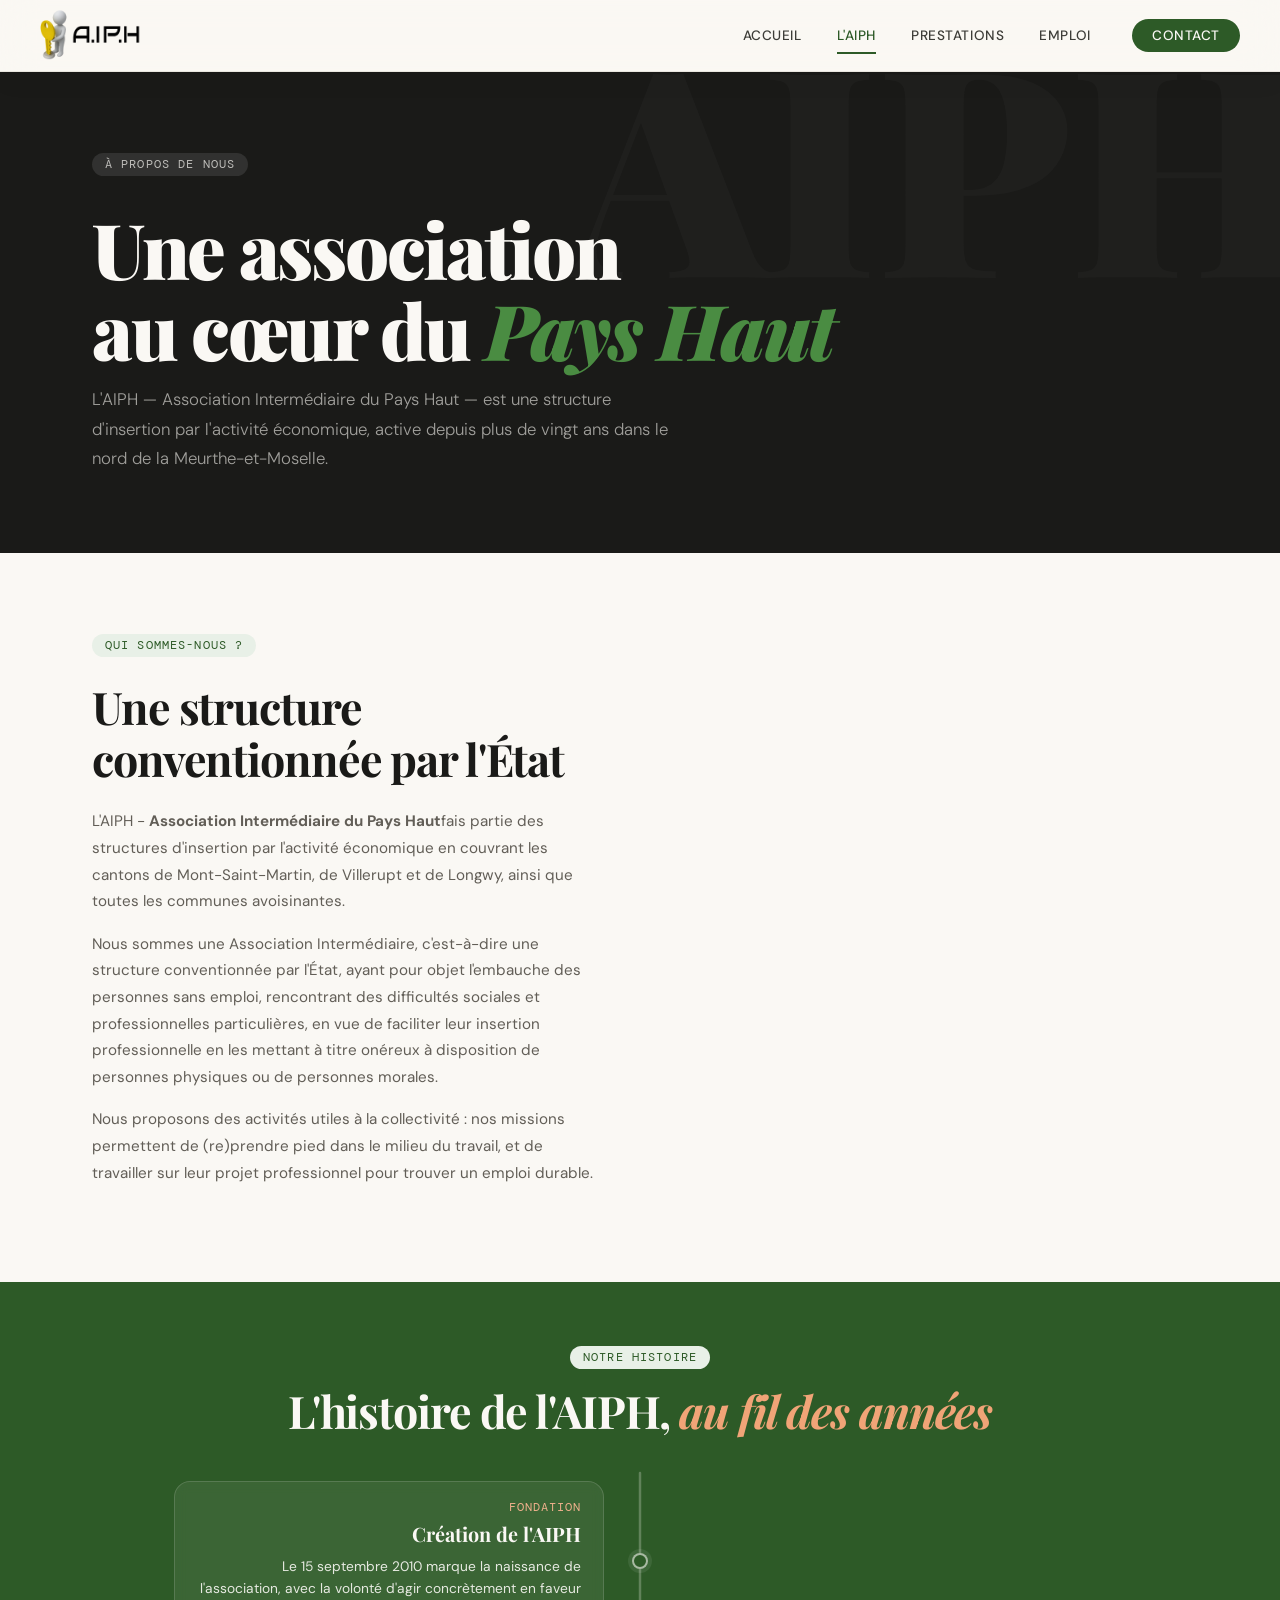
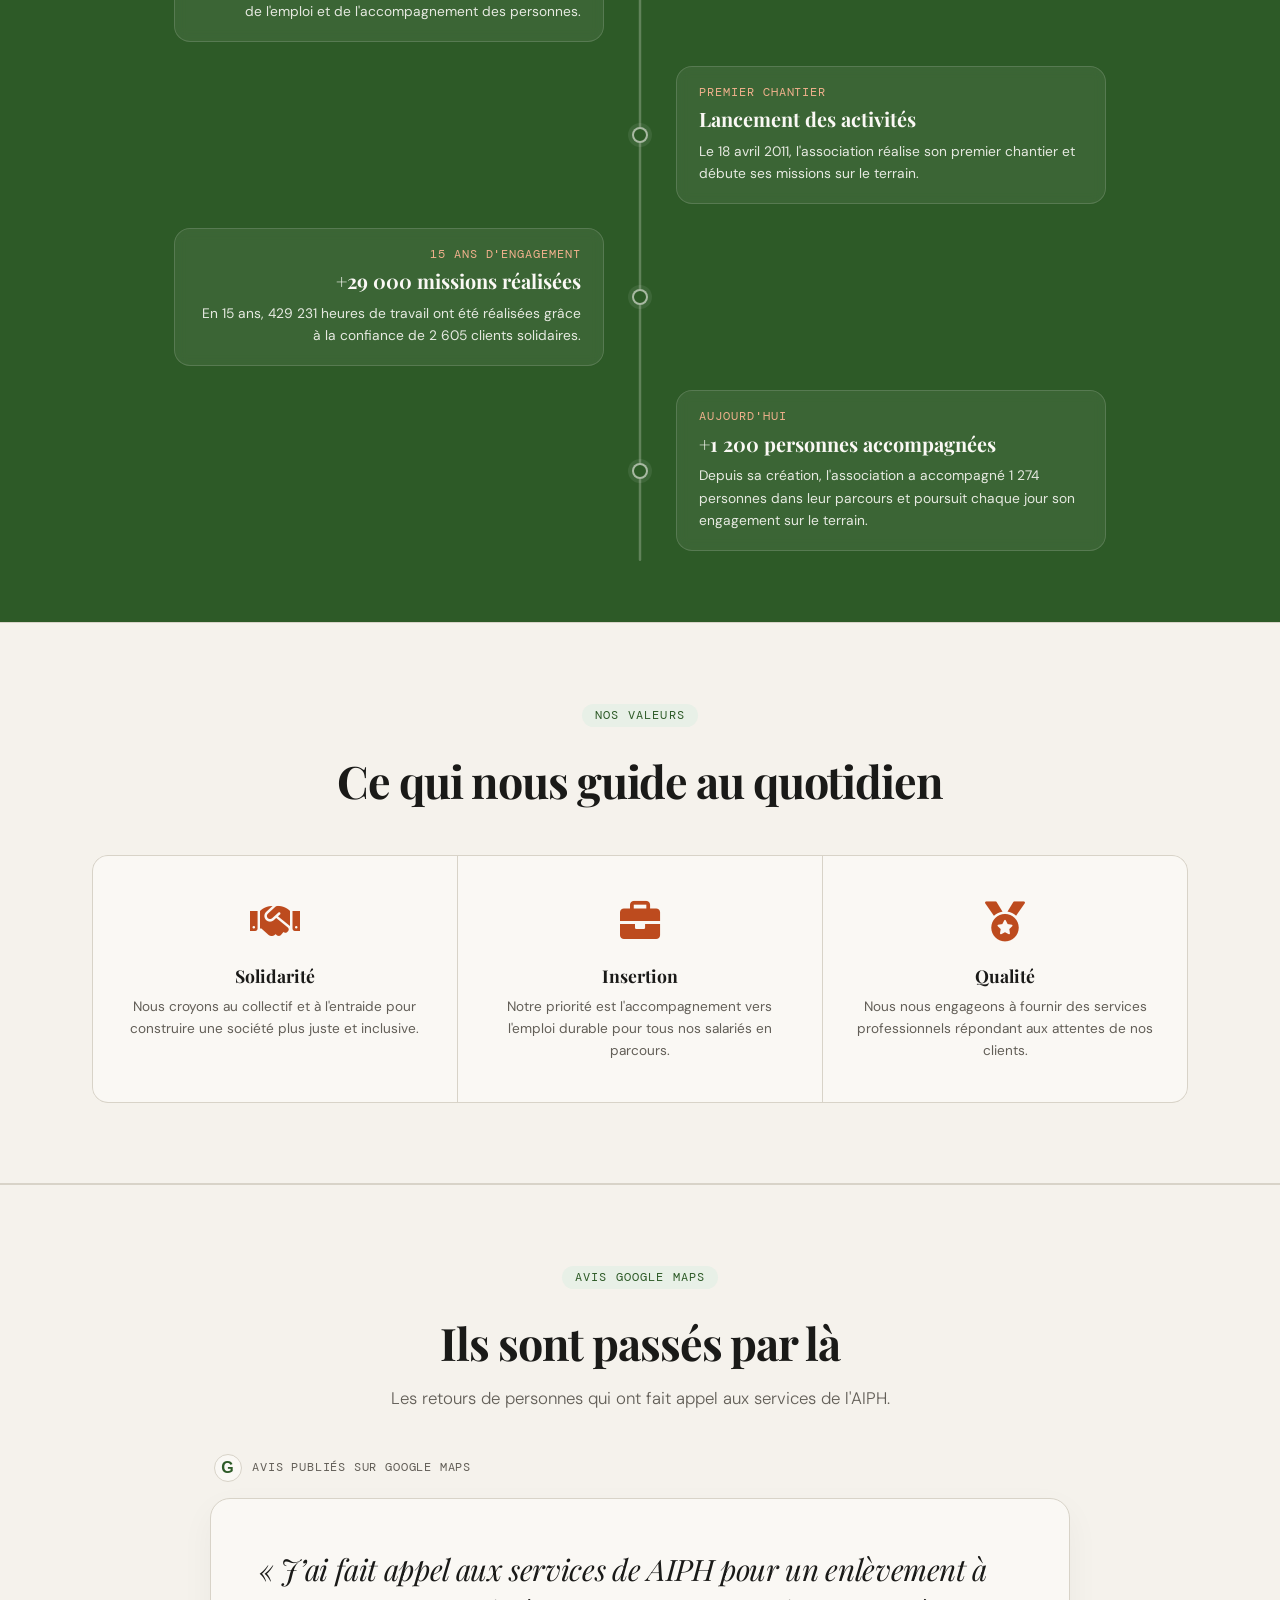
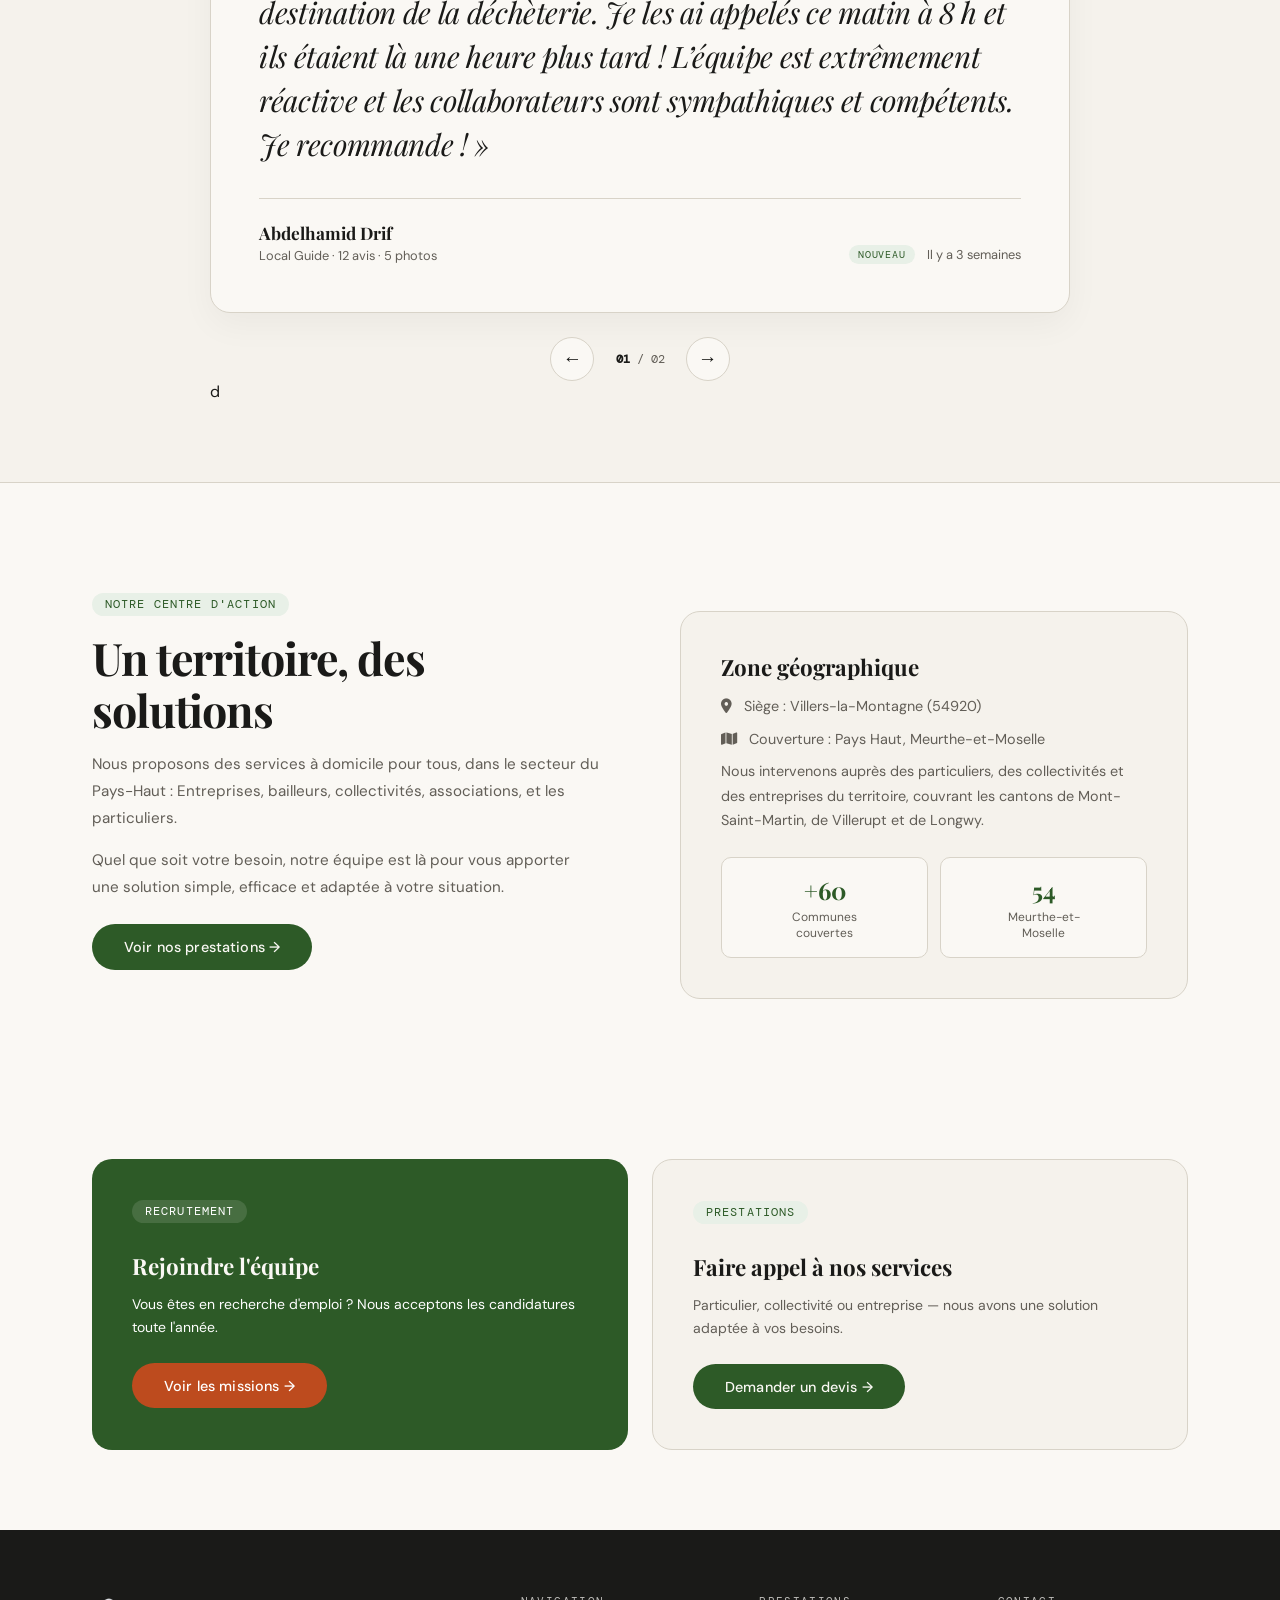
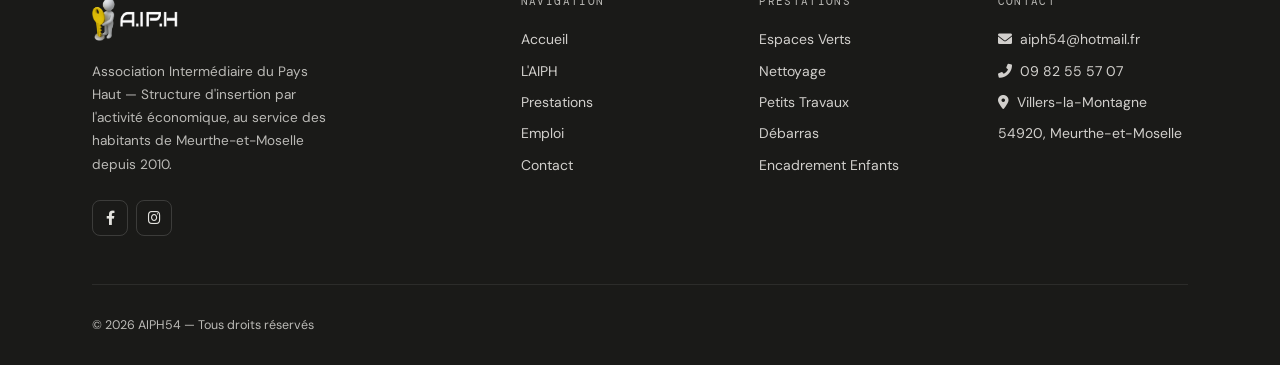
==== aiph.html @ efaa5d1e "Update text content and fix minor HTML issues" ====
<!DOCTYPE html>
<html lang="fr">
<head>
<meta charset="UTF-8">
<meta name="viewport" content="width=device-width, initial-scale=1.0">
<title>AIPH54 — L'Association</title>
<meta name="description" content="Découvrez l'AIPH54, Association Intermédiaire du Pays Haut : son rôle, ses valeurs et son accompagnement vers l'emploi durable dans le nord de la Meurthe-et-Moselle.">
<link rel="icon" type="image/jpeg" href="images/images.jpeg">
<link rel="preconnect" href="https://fonts.googleapis.com">
<link rel="preconnect" href="https://fonts.gstatic.com" crossorigin>
<link rel="preconnect" href="https://cdnjs.cloudflare.com" crossorigin>
<link rel="preload" href="https://cdnjs.cloudflare.com/ajax/libs/font-awesome/6.0.0-beta3/webfonts/fa-solid-900.woff2" as="font" type="font/woff2" crossorigin>
<link rel="preload" as="style" href="https://fonts.googleapis.com/css2?family=Playfair+Display:wght@400;700;900&amp;family=DM+Sans:wght@300;400;500;600&amp;family=DM+Mono:wght@400&amp;display=swap" onload="this.onload=null;this.rel='stylesheet'">
<noscript><link rel="stylesheet" href="https://fonts.googleapis.com/css2?family=Playfair+Display:wght@400;700;900&amp;family=DM+Sans:wght@300;400;500;600&amp;family=DM+Mono:wght@400&amp;display=swap"></noscript>
<link rel="stylesheet" href="style.css">
</head>
<body class="aiph-page">
<a class="skip-link" href="#contenu">Aller au contenu principal</a>

<!-- Progress bar -->
<div class="progress-bar" id="progress"></div>

<!-- NAV -->
<nav id="nav" aria-label="Navigation principale">
  <a class="nav-logo" href="index.html">
    <img src="images/logo_aiph.webp" alt="Logo AIPH54" width="1080" height="1080" class="logo-img" decoding="async">
  </a>
  <ul class="nav-links">
    <li><a href="index.html">Accueil</a></li>
    <li><a href="aiph.html" class="active">L'AIPH</a></li>
    <li><a href="prestations.html">Prestations</a></li>
    <li><a href="emploi.html">Emploi</a></li>
    <li><a href="contact.html" class="nav-cta">Contact</a></li>
  </ul>
  <button class="burger" id="burger" type="button" aria-label="Ouvrir le menu" aria-controls="mobileMenu" aria-expanded="false">
    <span></span><span></span><span></span>
  </button>
</nav>

<!-- Mobile menu -->
<div class="mobile-menu" id="mobileMenu" role="navigation" aria-label="Navigation mobile">
  <a href="index.html" onclick="closeMobile()">Accueil</a>
  <a href="aiph.html" onclick="closeMobile()">L'AIPH</a>
  <a href="prestations.html" onclick="closeMobile()">Prestations</a>
  <a href="emploi.html" onclick="closeMobile()">Emploi</a>
  <a href="contact.html" onclick="closeMobile()" style="color:var(--forest);font-weight:600">Contact</a>
</div>

<!-- ═══════════ PAGE WRAP ═══════════ -->
<main class="page-wrap" id="contenu">

  <!-- Hero -->
  <div class="aiph-hero">
    <div class="container" style="position:relative;z-index:1">
      <div class="tag" style="background:rgba(255,255,255,0.1);color:rgba(250,248,244,0.7)">À propos de nous</div>
      <h1 class="display-title" style="color:var(--cream);margin:1rem 0">
        Une association<br>
        au cœur du <em>Pays Haut</em>
      </h1>
      <p class="lead" style="color:rgba(250,248,244,0.6)">
        L'AIPH — Association Intermédiaire du Pays Haut — est une structure d'insertion par l'activité économique, active depuis plus de vingt ans dans le nord de la Meurthe-et-Moselle.
      </p>
    </div>
  </div>

  <!-- Who -->
  <section class="section">
    <div class="container">
      <div class="about-split">
        <div class="about-content fade-up">
          <div class="tag">Qui sommes-nous ?</div>
          <h2 class="section-title">Une structure conventionnée par l'État</h2>
          <p>L'AIPH - <strong>Association Intermédiaire du Pays Haut</strong>fais partie des structures d'insertion par l'activité économique en couvrant les cantons de Mont-Saint-Martin, de Villerupt et de Longwy, ainsi que toutes les communes avoisinantes.</p>
          <p>Nous sommes une Association Intermédiaire, c'est-à-dire une structure conventionnée par l'État, ayant pour objet l'embauche des personnes sans emploi, rencontrant des difficultés sociales et professionnelles particulières, en vue de faciliter leur insertion professionnelle en les mettant à titre onéreux à disposition de personnes physiques ou de personnes morales.</p>
          <p>Nous proposons des activités utiles à la collectivité : nos missions permettent de (re)prendre pied dans le milieu du travail, et de travailler sur leur projet professionnel pour trouver un emploi durable.</p>
        </div>
      </div>
    </div>
  </section>

  <!-- Histoire : section indépendante avec frise centrale -->
  <section class="history-section" id="histoire">
    <div class="container">
      <div class="history-heading fade-up">
        <div class="tag">Notre histoire</div>
        <h2 class="section-title">L'histoire de l'AIPH, <em>au fil des années</em></h2>
      </div>

      <div class="history-timeline" id="historyTimeline">
        <svg class="history-rail" id="historyRail" aria-hidden="true" focusable="false">
          <path class="history-rail-base" id="historyRailBase" d=""></path>
          <path class="history-rail-progress" id="historyRailProgress" d=""></path>
        </svg>

        <div class="history-item history-left">
          <article class="history-card">
            <div class="timeline-date">Fondation</div>
            <h3>Création de l'AIPH</h3>
            <p>Le 15 septembre 2010 marque la naissance de l'association, avec la volonté d'agir concrètement en faveur de l'emploi et de l'accompagnement des personnes.</p>
          </article>
          <span class="history-marker" aria-hidden="true"></span>
        </div>

        <div class="history-item history-right">
          <article class="history-card">
            <div class="timeline-date">Premier chantier</div>
            <h3>Lancement des activités</h3>
            <p>Le 18 avril 2011, l'association réalise son premier chantier et débute ses missions sur le terrain.</p>
          </article>
          <span class="history-marker" aria-hidden="true"></span>
        </div>

        <div class="history-item history-left">
          <article class="history-card">
            <div class="timeline-date">15 ans d'engagement</div>
            <h3>+29 000 missions réalisées</h3>
            <p>En 15 ans, 429 231 heures de travail ont été réalisées grâce à la confiance de 2 605 clients solidaires.</p>
          </article>
          <span class="history-marker" aria-hidden="true"></span>
        </div>

        <div class="history-item history-right">
          <article class="history-card">
            <div class="timeline-date">Aujourd'hui</div>
            <h3>+1 200 personnes accompagnées</h3>
            <p>Depuis sa création, l'association a accompagné 1 274 personnes dans leur parcours et poursuit chaque jour son engagement sur le terrain.</p>
          </article>
          <span class="history-marker" aria-hidden="true"></span>
        </div>
      </div>
    </div>
  </section>

  <!-- Values -->
  <section class="section" style="background:var(--stone);border-top:1px solid var(--border);border-bottom:1px solid var(--border)">
    <div class="container">
      <div class="text-center">
        <div class="tag">Nos valeurs</div>
        <h2 class="section-title" style="margin-top:0.75rem">Ce qui nous guide au quotidien</h2>
      </div>
      <div class="team-values-grid">
        <div class="team-value fade-up">
          <span class="team-value-icon"><i class="fas fa-handshake icon-aiph"></i></span>
          <h3>Solidarité</h3>
          <p>Nous croyons au collectif et à l'entraide pour construire une société plus juste et inclusive.</p>
        </div>
        <div class="team-value fade-up" style="transition-delay:0.1s">
          <span class="team-value-icon"><i class="fas fa-briefcase icon-aiph"></i></span>
          <h3>Insertion</h3>
          <p>Notre priorité est l'accompagnement vers l'emploi durable pour tous nos salariés en parcours.</p>
        </div>
        <div class="team-value fade-up" style="transition-delay:0.2s">
          <span class="team-value-icon"><i class="fas fa-medal icon-aiph"></i></span>
          <h3>Qualité</h3>
          <p>Nous nous engageons à fournir des services professionnels répondant aux attentes de nos clients.</p>
        </div>
      </div>
    </div>
  </section>

  <!-- Avis Google Maps -->
  <section class="section google-reviews-section" id="avis">
    <div class="container">
      <div class="text-center">
        <div class="tag">Avis Google Maps</div>
        <h2 class="section-title" style="margin-top:0.75rem">Ils sont passés par là</h2>
        <p class="lead google-reviews-intro">Les retours de personnes qui ont fait appel aux services de l'AIPH.</p>
      </div>
      <div class="google-review-stage fade-up">
        <div class="google-review-source">
          <span class="google-review-mark" aria-hidden="true">G</span>
          <span>Avis publiés sur Google Maps</span>
        </div>
        <article class="google-review-card" id="googleReviewCard" aria-live="polite" aria-atomic="true">
          <blockquote class="google-review-quote">« J’ai fait appel aux services de AIPH pour un enlèvement à destination de la déchèterie. Je les ai appelés ce matin à 8 h et ils étaient là une heure plus tard ! L’équipe est extrêmement réactive et les collaborateurs sont sympathiques et compétents. Je recommande ! »</blockquote>
          <div class="google-review-footer">
            <div class="google-review-person"><strong>Abdelhamid Drif</strong><span>Local Guide · 12 avis · 5 photos</span></div>
            <div class="google-review-meta"><span class="google-review-new">Nouveau</span><time>Il y a 3 semaines</time></div>
          </div>
        </article>
        <div class="google-review-nav">
          <button class="google-review-btn" id="googleReviewPrev" type="button" aria-label="Avis précédent">←</button>
          <span class="google-review-count"><strong id="googleReviewIndex">01</strong> / <span id="googleReviewTotal">02</span></span>
          <button class="google-review-btn" id="googleReviewNext" type="button" aria-label="Avis suivant">→</button>
        </div>d
      </div>
    </div>
  </section>

  <!-- Zone d'action -->
  <section class="section">
    <div class="container">
      <div class="about-split">
        <div class="fade-up">
          <div class="tag">Notre centre d'action</div>
          <h2 class="section-title">Un territoire, des solutions</h2>
          <p style="color:var(--warm-gray);line-height:1.75;font-size:0.95rem;margin:1rem 0">
            Nous proposons des services à domicile pour tous, dans le secteur du Pays-Haut : Entreprises, bailleurs, collectivités, associations, et les particuliers.
          </p>
          <p style="color:var(--warm-gray);line-height:1.75;font-size:0.95rem;margin-bottom:1.5rem">
            Quel que soit votre besoin, notre équipe est là pour vous apporter une solution simple, efficace et adaptée à votre situation.
          </p>
          <a class="btn btn-primary" href="prestations.html">Voir nos prestations →</a>
        </div>
        <div class="action-zone fade-up">
          <h3>Zone géographique</h3>
          <p><i class="fas fa-map-marker-alt" style="margin-right: 8px;"></i> Siège : Villers-la-Montagne (54920)</p>
          <p><i class="fas fa-map" style="margin-right: 8px;"></i> Couverture : Pays Haut, Meurthe-et-Moselle</p>
          <p style="margin-bottom:1.5rem">Nous intervenons auprès des particuliers, des collectivités et des entreprises du territoire, couvrant les cantons de Mont-Saint-Martin, de Villerupt et de Longwy.</p>
          <div style="display:grid;grid-template-columns:1fr 1fr;gap:0.75rem">
            <div style="background:var(--cream);border-radius:10px;padding:1rem;text-align:center;border:1px solid var(--border)">
              <div style="font-family:'Playfair Display',serif;font-size:1.5rem;font-weight:700;color:var(--forest)">+60</div>
              <div style="font-size:0.75rem;color:var(--warm-gray);margin-top:0.2rem">Communes<br>couvertes</div>
            </div>
            <div style="background:var(--cream);border-radius:10px;padding:1rem;text-align:center;border:1px solid var(--border)">
              <div style="font-family:'Playfair Display',serif;font-size:1.5rem;font-weight:700;color:var(--forest)">54</div>
              <div style="font-size:0.75rem;color:var(--warm-gray);margin-top:0.2rem">Meurthe-et-<br>Moselle</div>
            </div>
          </div>
        </div>
      </div>
    </div>
  </section>

  <!-- CTA -->
  <section class="section">
    <div class="container">
      <div style="display:grid;grid-template-columns:1fr 1fr;gap:1.5rem">
        <div style="background:var(--forest);border-radius:20px;padding:2.5rem;color:var(--cream)">
          <div class="tag" style="background:rgba(255,255,255,0.12);color:#ffffff">Recrutement</div>
          <h3 style="font-family:'Playfair Display',serif;font-size:1.4rem;margin:0.75rem 0">Rejoindre l'équipe</h3>
          <p style="font-size:0.875rem;color:#ffffff;line-height:1.65;margin-bottom:1.5rem">Vous êtes en recherche d'emploi ? Nous acceptons les candidatures toute l'année.</p>
          <a class="btn btn-accent" href="emploi.html">Voir les missions →</a>
        </div>
        <div style="background:var(--stone);border:1px solid var(--border);border-radius:20px;padding:2.5rem">
          <div class="tag">Prestations</div>
          <h3 style="font-family:'Playfair Display',serif;font-size:1.4rem;margin:0.75rem 0">Faire appel à nos services</h3>
          <p style="font-size:0.875rem;color:var(--warm-gray);line-height:1.65;margin-bottom:1.5rem">Particulier, collectivité ou entreprise — nous avons une solution adaptée à vos besoins.</p>
          <a class="btn btn-primary" href="contact.html">Demander un devis →</a>
        </div>
      </div>
    </div>
  </section>

</main>
<!-- END PAGE WRAP -->

<!-- FOOTER -->
<footer>
  <div class="container">
    <div class="footer-top">
      <div class="footer-brand">
          <a class="nav-logo" href="index.html">
            <img src="images/logo_aiph_blanc.webp" alt="Logo AIPH54" width="1043" height="570" class="logo-img-footer" loading="lazy" decoding="async">
          </a>
        <p>Association Intermédiaire du Pays Haut — Structure d'insertion par l'activité économique, au service des habitants de Meurthe-et-Moselle depuis 2010.</p>
        <div class="footer-socials">
          <a class="social-btn" href="https://www.facebook.com/Associationaiph/" target="_blank" rel="noopener" title="Facebook"><i class="fab fa-facebook-f"></i></a>
          <a class="social-btn" href="https://www.instagram.com/aiph.54/" target="_blank" rel="noopener" title="Instagram"><i class="fab fa-instagram"></i></a>
        </div>
      </div>
      <div class="footer-col">
        <p class="footer-heading">Navigation</p>
        <ul>
          <li><a href="index.html">Accueil</a></li>
          <li><a href="aiph.html">L'AIPH</a></li>
          <li><a href="prestations.html">Prestations</a></li>
          <li><a href="emploi.html">Emploi</a></li>
          <li><a href="contact.html">Contact</a></li>
        </ul>
      </div>
      <div class="footer-col">
        <p class="footer-heading">Prestations</p>
        <ul>
          <li><a href="prestations.html">Espaces Verts</a></li>
          <li><a href="prestations.html">Nettoyage</a></li>
          <li><a href="prestations.html">Petits Travaux</a></li>
          <li><a href="prestations.html">Débarras</a></li>
          <li><a href="prestations.html">Encadrement Enfants</a></li>
        </ul>
      </div>
      <div class="footer-col">
        <p class="footer-heading">Contact</p>
        <ul>
          <li><a><i class="fas fa-envelope" style="margin-right: 8px;"></i>aiph54@hotmail.fr</a></li>
          <li><a><i class="fas fa-phone-alt" style="margin-right: 8px;"></i>09 82 55 57 07</a></li>
          <li><a><i class="fas fa-map-marker-alt" style="margin-right: 8px;"></i>Villers-la-Montagne</a></li>
          <li><a>54920, Meurthe-et-Moselle</a></li>
        </ul>
      </div>
    </div>
    <div class="footer-bottom">
      <p>© 2026 AIPH54 — Tous droits réservés</p>
    </div>
  </div>
</footer>

<script src="main.js" defer></script>
</body>
</html>
---- style.css ----
*, *::before, *::after { box-sizing: border-box; margin: 0; padding: 0; }

:root {
  --ink: #1a1a18;
  --ink-light: #3d3d38;
  --forest: #2d5a27;
  --forest-mid: #4a8c42;
  --forest-pale: #e8f0e7;
  --stone: #f5f2ec;
  --cream: #faf8f4;
  --warm-gray: #625e57;
  --border: #d8d3c8;
  --accent: #bd4b1e;
  --white: #ffffff;
  --nav-h: 72px;
}

html { scroll-behavior: smooth; }

body {
  font-family: 'DM Sans', sans-serif;
  background: var(--cream);
  color: var(--ink);
  min-height: 100vh;
  max-width: 100%;
  overflow-x: hidden;
}

/* ── ACCESSIBILITÉ ── */
.skip-link {
  position: absolute;
  top: 0.5rem;
  left: 0.5rem;
  z-index: 200;
  padding: 0.75rem 1rem;
  background: var(--cream);
  color: var(--ink);
  border: 2px solid var(--forest);
  border-radius: 8px;
  text-decoration: none;
  transform: translateY(-160%);
}
.skip-link:focus { transform: translateY(0); }

/* ── NAV ── */
nav {
  position: fixed; top: 0; left: 0; right: 0; z-index: 100;
  height: var(--nav-h);
  background: rgba(250,248,244,0.95);
  backdrop-filter: blur(12px);
  border-bottom: 1px solid var(--border);
  display: flex; align-items: center;
  padding: 0 2.5rem;
  transition: background 0.3s;
}
.logo-img {
  height: 110px;
  width: auto;
  display: block;
}
.logo-img-footer {
  height: 50px;
  width: auto;
  display: block;
}
.nav-links {
  margin-left: auto;
  display: flex; gap: 0;
  list-style: none;
}
.nav-links li a {
  display: block;
  padding: 0.5rem 1.1rem;
  font-size: 0.85rem;
  font-weight: 500;
  letter-spacing: 0.04em;
  text-transform: uppercase;
  color: var(--ink-light);
  text-decoration: none;
  position: relative;
  transition: color 0.2s;
}
.nav-links li a::after {
  content: '';
  position: absolute; bottom: -2px; left: 1.1rem; right: 1.1rem;
  height: 2px; background: var(--forest);
  transform: scaleX(0); transform-origin: left;
  transition: transform 0.25s ease;
}
.nav-links li a:hover { color: var(--forest); }
.nav-links li a:hover::after,
.nav-links li a.active::after { transform: scaleX(1); }
.nav-links li a.active { color: var(--forest); }
.nav-cta {
  margin-left: 1.5rem;
  background: var(--forest) !important;
  color: var(--cream) !important;
  padding: 0.5rem 1.25rem !important;
  border-radius: 2rem;
  transition: background 0.2s !important;
}
.nav-cta:hover { background: var(--forest-mid) !important; color: var(--cream) !important; }
.nav-cta::after { display: none !important; }

.burger {
  display: none;
  flex-direction: column; gap: 5px;
  cursor: pointer; margin-left: auto;
  background: none; border: none; padding: 4px;
}
.burger span { display: block; width: 24px; height: 2px; background: var(--ink); transition: 0.3s; }

@media (max-width: 768px) {
  .logo-img { height: 90px; }
}

.mobile-menu {
  display: none;
  position: fixed; top: var(--nav-h); left: 0; right: 0;
  background: var(--cream);
  border-bottom: 1px solid var(--border);
  z-index: 99;
  padding: 1rem;
  flex-direction: column; gap: 0.25rem;
  box-shadow: 0 8px 24px rgba(0,0,0,0.08);
}
.mobile-menu.open { display: flex; }
.mobile-menu a {
  padding: 0.75rem 1rem;
  font-size: 0.9rem;
  font-weight: 500;
  color: var(--ink);
  text-decoration: none;
  border-radius: 10px;
  cursor: pointer;
  display: block;
  letter-spacing: 0.02em;
}
.mobile-menu a:hover { background: var(--stone); }

.progress-bar {
  position: fixed; top: var(--nav-h); left: 0; height: 2px;
  background: var(--forest);
  z-index: 101;
  transition: width 0.1s linear;
  width: 0;
}

/* ── LAYOUT ── */
.page-wrap { padding-top: var(--nav-h); min-height: 100vh; }
.container { max-width: 1160px; margin: 0 auto; padding: 0 2rem; }
.section { padding: 5rem 0; }
.section-sm { padding: 3rem 0; }

/* ── TAGS ── */
.tag {
  display: inline-block;
  font-family: 'DM Mono', monospace;
  font-size: 0.72rem;
  letter-spacing: 0.1em;
  text-transform: uppercase;
  color: var(--forest);
  background: var(--forest-pale);
  padding: 0.25rem 0.8rem;
  border-radius: 2rem;
  margin-bottom: 1rem;
  align-self: flex-start;
}

/* ── TYPOGRAPHY ── */
h1, h2, h3, h4 { font-family: 'Playfair Display', serif; }

.display-title {
  font-size: clamp(2.8rem, 6vw, 5.5rem);
  font-weight: 900;
  line-height: 1.05;
  letter-spacing: -0.03em;
  color: var(--ink);
}
.display-title em { font-style: italic; color: var(--forest); }

.section-title {
  font-size: clamp(1.8rem, 3.5vw, 2.8rem);
  font-weight: 700;
  letter-spacing: -0.025em;
  color: var(--ink);
  line-height: 1.15;
}

.lead {
  font-size: 1.05rem;
  font-weight: 300;
  color: var(--warm-gray);
  line-height: 1.75;
  max-width: 600px;
}

/* ── BUTTONS ── */
.btn {
  display: inline-flex; align-items: center; gap: 0.5rem;
  padding: 0.85rem 2rem;
  border-radius: 2rem;
  font-family: 'DM Sans', sans-serif;
  font-size: 0.9rem;
  font-weight: 500;
  text-decoration: none;
  cursor: pointer;
  border: none;
  transition: all 0.25s;
  letter-spacing: 0.01em;
}
.btn-primary { background: var(--forest); color: var(--cream); }
.btn-primary:hover {
  background: var(--forest-mid);
  transform: translateY(-2px);
  box-shadow: 0 8px 24px rgba(45,90,39,0.3);
}
.btn-outline {
  background: transparent; color: var(--ink);
  border: 1.5px solid var(--border);
}
.btn-outline:hover {
  border-color: var(--forest); color: var(--forest);
  transform: translateY(-2px);
}
.btn-accent { background: var(--accent); color: var(--white); }
.btn-accent:hover {
  background: #a33b16;
  transform: translateY(-2px);
  box-shadow: 0 8px 24px rgba(232,112,58,0.3);
}

/* ── HERO SIMPLIFIÉ ── */
.hero-simple {
  position: relative;
  min-height: calc(100vh - var(--nav-h));
  display: flex;
  align-items: center;
  overflow: hidden;
  background: var(--stone);
}

/* Décoration : grand "AIPH" fantôme + gradient subtil */
.hero-simple::before {
  content: 'AIPH';
  position: absolute;
  right: -0.05em;
  top: 50%;
  transform: translateY(-50%);
  font-family: 'Playfair Display', serif;
  font-size: 30vw;
  font-weight: 900;
  color: rgba(45,90,39,0.045);
  line-height: 1;
  user-select: none;
  pointer-events: none;
  letter-spacing: -0.04em;
}

.hero-simple::after {
  content: '';
  position: absolute;
  inset: 0;
  background:
    radial-gradient(ellipse 55% 70% at 5% 60%, rgba(45,90,39,0.06) 0%, transparent 60%),
    radial-gradient(ellipse 40% 50% at 100% 0%, rgba(232,112,58,0.05) 0%, transparent 55%);
  pointer-events: none;
}

.hero-simple .container {
  position: relative;
  z-index: 1;
  width: 100%;
}

.hero-simple-inner {
  max-width: 680px;
  padding: 6rem 0 5rem;
}

.hero-simple-badge {
  display: inline-flex;
  align-items: center;
  gap: 0.6rem;
  background: var(--forest-pale);
  border: 1px solid rgba(45,90,39,0.2);
  border-radius: 2rem;
  padding: 0.45rem 1rem;
  font-size: 0.82rem;
  font-family: 'DM Sans', sans-serif;
  color: var(--forest);
  margin-bottom: 2.5rem;
  letter-spacing: 0.01em;
}

.hero-simple-badge i { font-size: 0.85rem; }

.hero-simple .display-title { margin-bottom: 1.75rem; }

.hero-simple-desc {
  color: var(--warm-gray);
  max-width: 500px;
  margin-bottom: 3rem;
}

.hero-simple-actions {
  display: flex;
  gap: 1rem;
  flex-wrap: wrap;
}

/* ── SERVICES GRID ── */
.services-grid {
  display: grid;
  grid-template-columns: repeat(auto-fill, minmax(260px, 1fr));
  gap: 1.5px;
  background: var(--border);
  border: 1.5px solid var(--border);
  border-radius: 16px;
  overflow: hidden;
  margin-top: 3rem;
}
.service-card {
  background: var(--cream);
  padding: 2rem; cursor: pointer;
  transition: background 0.25s;
  position: relative; overflow: hidden;
}
.service-card:hover { background: var(--stone); }
.service-card::before {
  content: '';
  position: absolute; top: 0; left: 0; right: 0; height: 3px;
  background: var(--forest);
  transform: scaleX(0); transform-origin: left;
  transition: transform 0.3s;
}
.service-card:hover::before { transform: scaleX(1); }
.service-num {
  font-family: 'DM Mono', monospace;
  font-size: 0.75rem; color: var(--warm-gray);
  letter-spacing: 0.08em; margin-bottom: 1rem;
}
.service-icon { 
  font-size: 2rem;
  margin-bottom: 1rem;
  color: var(--accent);
  display: block; 
}
.service-title {
  font-family: 'Playfair Display', serif;
  font-size: 1.15rem; font-weight: 700;
  margin-bottom: 0.6rem; color: var(--ink);
}
.service-desc { font-size: 0.875rem; color: var(--warm-gray); line-height: 1.65; }
.service-arrow {
  display: inline-block; margin-top: 1rem;
  font-size: 1.25rem; color: var(--forest);
  transition: transform 0.2s;
}
.service-card:hover .service-arrow { transform: translateX(4px); }
.icon { color: var(--forest-mid) }
.icon-aiph { color: var(--accent) }

/* ── MANIFESTO BAND ── */
.manifesto {
  background: var(--forest);
  padding: 4rem 0;
  overflow: hidden;
}
.manifesto-inner {
  display: flex; align-items: center;
  gap: 4rem;
  animation: marquee 20s linear infinite;
  white-space: nowrap;
  width: max-content;
}
.manifesto-word {
  font-family: 'Playfair Display', serif;
  font-size: 2.5rem; font-weight: 900;
  color: rgba(250,248,244,0.72);
  letter-spacing: -0.02em; text-transform: uppercase; user-select: none;
}
.manifesto-word.hi { color: rgba(250,248,244,0.9); }
@keyframes marquee {
  from { transform: translateX(0); }
  to { transform: translateX(-50%); }
}

/* ── ABOUT SPLIT ── */
.about-split {
  display: grid;
  grid-template-columns: 1fr 1fr;
  gap: 5rem;
  align-items: center;
}
.about-visual { position: relative; }
.about-img-frame {
  background: linear-gradient(135deg, var(--forest-pale) 0%, var(--stone) 100%);
  border-radius: 16px;
  aspect-ratio: 5/4;
  overflow: hidden; position: relative;
}
.about-img-frame img {
  width: 100%; height: 100%;
  object-fit: cover; display: block;
}
.about-badge {
  position: absolute; bottom: -1rem; right: -1rem;
  background: var(--accent); color: var(--white);
  border-radius: 50%; width: 120px; height: 120px;
  display: flex; flex-direction: column;
  align-items: center; justify-content: center;
  font-family: 'Playfair Display', serif; text-align: center;
  box-shadow: 0 4px 20px rgba(232,112,58,0.4);
}
.about-badge-num { font-size: 1.8rem; font-weight: 700; line-height: 1; }
.about-badge-text {
  font-size: 0.65rem; font-weight: 500;
  letter-spacing: 0.05em; text-transform: uppercase;
  opacity: 1; margin-top: 0.15rem;
  font-family: 'DM Sans', sans-serif;
}
.about-content .tag { margin-bottom: 1.5rem; }
.about-content .section-title { margin-bottom: 1.5rem; }
.about-content p {
  color: var(--warm-gray); line-height: 1.75;
  font-size: 0.95rem; margin-bottom: 1rem;
}

/* ── RÉSEAUX SOCIAUX ── */
.social-section {
  background: var(--cream);
  border-top: 1px solid var(--border);
}

.social-duo {
  display: grid;
  grid-template-columns: 1fr 1fr;
  gap: 1.25rem;
  margin-top: 3rem;
}

.social-duo-card {
  display: flex;
  align-items: center;
  gap: 1.75rem;
  padding: 2.25rem 2.5rem;
  border-radius: 20px;
  text-decoration: none;
  transition: transform 0.3s ease, box-shadow 0.3s ease;
  cursor: pointer;
  position: relative;
  overflow: hidden;
}

/* Cercle décoratif en arrière-plan */
.social-duo-card::after {
  content: '';
  position: absolute;
  top: -40%;
  right: -8%;
  width: 220px;
  height: 220px;
  border-radius: 50%;
  background: rgba(255,255,255,0.07);
  transition: transform 0.5s ease;
  pointer-events: none;
}

.social-duo-card:hover {
  transform: translateY(-5px);
  box-shadow: 0 20px 50px rgba(0,0,0,0.16);
}

.social-duo-card:hover::after {
  transform: scale(1.4);
}

/* Facebook */
.sc-fb {
  background: #1877F2;
  background-image: radial-gradient(ellipse at 90% 15%, rgba(255,255,255,0.14) 0%, transparent 55%);
}

/* Instagram */
.sc-ig {
  background: linear-gradient(135deg, #f09433 0%, #e6683c 25%, #dc2743 50%, #cc2366 75%, #bc1888 100%);
}

.social-duo-icon {
  width: 68px;
  height: 68px;
  background: rgba(255,255,255,0.18);
  border-radius: 18px;
  display: flex;
  align-items: center;
  justify-content: center;
  font-size: 2rem;
  color: white;
  flex-shrink: 0;
  transition: background 0.25s, transform 0.25s;
}

.social-duo-card:hover .social-duo-icon {
  background: rgba(255,255,255,0.3);
  transform: scale(1.05);
}

.social-duo-body { flex: 1; }

.social-duo-body h3 {
  font-family: 'Playfair Display', serif;
  font-size: 1.45rem;
  font-weight: 700;
  color: white;
  margin-bottom: 0.35rem;
  line-height: 1.2;
}

.social-duo-body p {
  font-size: 0.875rem;
  color: rgba(255,255,255,0.72);
  line-height: 1.5;
}

.social-duo-cta {
  flex-shrink: 0;
  font-size: 0.82rem;
  font-weight: 600;
  color: white;
  background: rgba(255,255,255,0.15);
  border: 1px solid rgba(255,255,255,0.28);
  border-radius: 2rem;
  padding: 0.6rem 1.2rem;
  transition: background 0.2s;
  white-space: nowrap;
  position: relative;
  z-index: 1;
}

.social-duo-card:hover .social-duo-cta {
  background: rgba(255,255,255,0.28);
}

/* ── AIPH PAGE ── */
.aiph-hero {
  background: var(--ink); color: var(--cream);
  padding: 5rem 0; position: relative; overflow: hidden;
}
.aiph-hero::before {
  content: 'AIPH';
  position: absolute; top: -0.2em; right: -0.1em;
  font-family: 'Playfair Display', serif;
  font-size: 18rem; font-weight: 900;
  color: rgba(255,255,255,0.025);
  line-height: 1; user-select: none; pointer-events: none;
}
.aiph-hero .display-title { color: var(--cream); }
.aiph-hero .display-title em { color: var(--forest-mid); }
.aiph-hero .lead { color: rgba(250,248,244,0.9); }

/* ── TIMELINE ── */
.timeline { position: relative; padding-left: 2.5rem; margin-top: 2rem; }
.timeline::before {
  content: ''; position: absolute; left: 0; top: 0; bottom: 0;
  width: 2px;
  background: linear-gradient(to bottom, var(--forest), var(--border));
}
.timeline-item { position: relative; padding-bottom: 2.5rem; }
.timeline-item::before {
  content: '';
  position: absolute; left: -2.85rem; top: 0.25rem;
  width: 12px; height: 12px; border-radius: 50%;
  background: var(--forest); border: 2px solid var(--cream);
  box-shadow: 0 0 0 3px var(--forest-pale);
}
.timeline-date {
  font-family: 'DM Mono', monospace;
  font-size: 0.72rem; letter-spacing: 0.08em;
  color: var(--forest); margin-bottom: 0.4rem; text-transform: uppercase;
}
.timeline-item h3 {
  font-family: 'DM Sans', sans-serif;
  font-size: 0.95rem; font-weight: 600;
  margin-bottom: 0.35rem; color: var(--ink);
}
.timeline-item p { font-size: 0.85rem; color: var(--warm-gray); line-height: 1.6; }

/* ── VALUES GRID ── */
.team-values-grid {
  display: grid; grid-template-columns: repeat(3, 1fr);
  gap: 1.5px; background: var(--border);
  border-radius: 16px; overflow: hidden;
  border: 1.5px solid var(--border); margin-top: 3rem;
}
.team-value {
  background: var(--cream);
  padding: 2.5rem 2rem; text-align: center;
}
.team-value-icon { font-size: 2.5rem; margin-bottom: 1rem; display: block; }
.team-value h3 {
  font-family: 'Playfair Display', serif;
  font-size: 1.1rem; font-weight: 700; margin-bottom: 0.6rem;
}
.team-value p { font-size: 0.85rem; color: var(--warm-gray); line-height: 1.6; }

.action-zone {
  background: var(--stone); border: 1px solid var(--border);
  border-radius: 20px; padding: 2.5rem; margin-top: 3rem;
}
.action-zone h3 { font-family: 'Playfair Display', serif; font-size: 1.4rem; margin-bottom: 0.75rem; }
.action-zone p { color: var(--warm-gray); font-size: 0.9rem; line-height: 1.7; margin-bottom: 0.5rem; }

/* ── PRESTATIONS PAGE ── */
.presta-hero { padding: 4rem 0 2rem; border-bottom: 1px solid var(--border); }
.presta-hero .display-title { max-width: 700px; }
.presta-tabs {
  display: inline-flex; gap: 0.3rem;
  background: var(--stone); border: 1px solid var(--border);
  padding: 0.35rem; border-radius: 2.5rem;
  margin-bottom: 3rem; max-width: 100%; overflow-x: auto;
}
.presta-tab {
  padding: 0.7rem 1.6rem; font-size: 0.85rem; font-weight: 500;
  color: var(--warm-gray); cursor: pointer; border: none; background: none;
  border-radius: 2rem; white-space: nowrap;
  transition: all 0.25s ease; letter-spacing: 0.02em;
}
.presta-tab:hover { color: var(--ink); }
.presta-tab.active {
  color: var(--cream); background: var(--forest);
  box-shadow: 0 4px 14px rgba(45,90,39,0.25);
}
.presta-panel { display: none; }
.presta-panel.active { display: grid; grid-template-columns: 1fr 1fr; gap: 4rem; align-items: start; }
.presta-info .section-title { margin-bottom: 1rem; }
.presta-info p { color: var(--warm-gray); line-height: 1.75; font-size: 0.95rem; margin-bottom: 0.75rem; }
.presta-info .btn { margin-top: 1.5rem; }
.presta-items { list-style: none; }
.presta-item {
  display: flex; align-items: flex-start; gap: 1rem;
  padding: 1.25rem 0; border-bottom: 1px solid var(--border);
}
.presta-item:last-child { border-bottom: none; }
.presta-item-icon {
  width: 40px; height: 40px;
  background: var(--forest-pale); border-radius: 10px;
  display: flex; align-items: center; justify-content: center;
  font-size: 1.1rem; flex-shrink: 0; margin-top: 2px;
}
.presta-item-icon .service-icon { font-size: 1.25rem; line-height: 1; display: block; margin: 0 !important; }
.presta-item h3 {
  font-family: 'DM Sans', sans-serif;
  font-size: 0.9rem; font-weight: 600; margin-bottom: 0.25rem; color: var(--ink);
}
.presta-item p { font-size: 0.82rem; color: var(--warm-gray); line-height: 1.5; margin: 0; }
.presta-highlight {
  background: var(--forest); color: var(--cream);
  padding: 2rem; border-radius: 16px; margin-top: 2rem;
}
.presta-highlight h3 { font-family: 'Playfair Display', serif; font-size: 1.2rem; margin-bottom: 0.75rem; color: var(--cream); }
.presta-highlight p { font-size: 0.875rem; color: #ffffff; opacity: 1; line-height: 1.65; margin-bottom: 1rem; }
.presta-highlight .btn {
  background: rgba(250,248,244,0.15); color: var(--cream);
  border: 1px solid rgba(250,248,244,0.3);
  font-size: 0.82rem; padding: 0.65rem 1.4rem;
}
.presta-highlight .btn:hover { background: rgba(250,248,244,0.25); transform: none; box-shadow: none; }

/* ── EMPLOI PAGE ── */
.emploi-hero { padding: 4rem 0 3rem; background: var(--stone); border-bottom: 1px solid var(--border); }
.emploi-conditions { background: var(--cream); border: 1px solid var(--border); border-radius: 16px; padding: 2rem; margin-top: 3rem; }
.emploi-conditions h3 { font-family: 'Playfair Display', serif; font-size: 1.1rem; margin-bottom: 1.25rem; }
.cond-list { list-style: none; display: flex; flex-direction: column; gap: 0.65rem; }
.cond-list li { display: flex; align-items: flex-start; gap: 0.75rem; font-size: 0.875rem; color: var(--ink-light); line-height: 1.55; }
.cond-check {
  width: 20px; height: 20px; background: var(--forest); border-radius: 50%;
  display: flex; align-items: center; justify-content: center;
  color: var(--cream); font-size: 0.65rem; flex-shrink: 0; margin-top: 1px;
}
.jobs-grid { display: grid; grid-template-columns: repeat(auto-fill, minmax(300px, 1fr)); gap: 1rem; margin-top: 2.5rem; }
.job-card {
  background: var(--cream); border: 1px solid var(--border);
  border-radius: 16px; padding: 1.5rem;
  position: relative; overflow: hidden;
  transition: border-color 0.25s, box-shadow 0.25s; cursor: pointer;
}
.job-card:hover { border-color: var(--forest); box-shadow: 0 4px 20px rgba(45,90,39,0.08); }
.job-type {
  font-family: 'DM Mono', monospace; font-size: 0.7rem; letter-spacing: 0.08em; text-transform: uppercase;
  color: var(--forest); background: var(--forest-pale); padding: 0.2rem 0.65rem; border-radius: 2rem;
  display: inline-block; margin-bottom: 0.75rem;
}
.job-card h3 { font-family: 'Playfair Display', serif; font-size: 1.05rem; font-weight: 700; margin-bottom: 0.5rem; color: var(--ink); }
.job-card p { font-size: 0.82rem; color: var(--warm-gray); line-height: 1.55; }
.job-footer { display: flex; align-items: center; justify-content: space-between; margin-top: 1.25rem; padding-top: 1rem; border-top: 1px solid var(--border); }
.job-footer span { font-size: 0.78rem; color: var(--warm-gray); }
.job-apply {
  font-size: 0.8rem; font-weight: 600; color: var(--forest);
  cursor: pointer; display: flex; align-items: center; gap: 0.3rem;
  background: none; border: none; transition: gap 0.2s; text-decoration: none;
}
.job-card:hover .job-apply { gap: 0.6rem; }

/* ── CONTACT PAGE ── */
.contact-hero { padding: 4rem 0 3rem; }
.contact-layout { display: grid; grid-template-columns: 1fr 1.4fr; gap: 4rem; margin-top: 3rem; }
.contact-info h3, .contact-info-title { font-family: 'Playfair Display', serif; font-size: 1.2rem; margin-bottom: 1.5rem; }
.contact-items { display: flex; flex-direction: column; gap: 1.25rem; }
.contact-item { display: flex; align-items: flex-start; gap: 1rem; color: var(--accent); }
.contact-item-icon { width: 44px; height: 44px; background: var(--forest-pale); border-radius: 12px; display: flex; align-items: center; justify-content: center; font-size: 1.2rem; flex-shrink: 0; }
.contact-item-label { font-family: 'DM Mono', monospace; font-size: 0.68rem; letter-spacing: 0.1em; text-transform: uppercase; color: var(--warm-gray); margin-bottom: 0.2rem; }
.contact-item-val { font-size: 0.95rem; font-weight: 500; color: var(--ink); }
.contact-item-sub { font-size: 0.8rem; color: var(--warm-gray); margin-top: 0.15rem; }
.contact-map-placeholder {
  background: var(--stone); border: 1px solid var(--border); border-radius: 16px;
  margin-top: 2rem; padding: 1.5rem; aspect-ratio: 4/3;
  display: flex; flex-direction: column; align-items: center; justify-content: center; gap: 0.75rem;
}
.contact-map-launch {
  width: 100%;
  min-height: 180px;
  display: flex;
  flex-direction: column;
  align-items: center;
  justify-content: center;
  gap: 0.75rem;
  padding: 0.5rem;
  border: 0;
  background: transparent;
  color: inherit;
  font: inherit;
  cursor: pointer;
}
.contact-map-launch:focus-visible,
.map-open-link:focus-visible { outline: 3px solid var(--forest); outline-offset: 4px; border-radius: 8px; }
.map-open-link { color: var(--forest); font-size: 0.82rem; font-weight: 600; text-decoration: underline; text-underline-offset: 3px; }
.contact-map-placeholder iframe { display: block; width: 100%; height: 100%; min-height: 260px; border: 0; border-radius: 12px; }
.map-pin { font-size: 2.5rem; }
.map-text { font-size: 0.85rem; color: var(--warm-gray); text-align: center; }
.map-addr { font-size: 0.9rem; font-weight: 500; text-align: center; color: var(--ink); }
.contact-form { background: var(--cream); border: 1px solid var(--border); border-radius: 20px; padding: 2.5rem; }
.contact-form h3 { font-family: 'Playfair Display', serif; font-size: 1.3rem; margin-bottom: 0.5rem; }
.contact-form .form-sub { font-size: 0.85rem; color: var(--warm-gray); margin-bottom: 2rem; }
.form-row { display: grid; grid-template-columns: 1fr 1fr; gap: 1rem; }
.form-group { display: flex; flex-direction: column; gap: 0.4rem; margin-bottom: 1rem; }
.form-group label { font-size: 0.78rem; font-weight: 500; letter-spacing: 0.04em; text-transform: uppercase; color: var(--ink-light); }
.form-group input,
.form-group select,
.form-group textarea {
  padding: 0.75rem 1rem; border: 1.5px solid var(--border); border-radius: 10px;
  font-family: 'DM Sans', sans-serif; font-size: 0.9rem; background: var(--white); color: var(--ink);
  outline: none; transition: border-color 0.2s; resize: none;
}
.form-group input:focus,
.form-group select:focus,
.form-group textarea:focus { border-color: var(--forest); }
.form-group textarea { min-height: 120px; }
.form-success { display: none; text-align: center; padding: 2rem; }
.form-success-icon { font-size: 3rem; margin-bottom: 1rem; }
.form-success h4 { font-family: 'Playfair Display', serif; font-size: 1.3rem; margin-bottom: 0.5rem; }
.form-success p { font-size: 0.9rem; color: var(--warm-gray); }

/* ── FOOTER ── */
footer { background: var(--ink); color: var(--cream); padding: 4rem 0 2rem; }
.footer-top { display: grid; grid-template-columns: 2fr 1fr 1fr 1fr; gap: 3rem; padding-bottom: 3rem; border-bottom: 1px solid rgba(255,255,255,0.08); margin-bottom: 2rem; }
.footer-brand .nav-logo { font-size: 1.75rem; }
.footer-brand p { margin-top: 1rem; font-size: 0.85rem; color: rgba(250,248,244,0.72); line-height: 1.7; max-width: 240px; }
.footer-socials { display: flex; gap: 0.5rem; margin-top: 1.5rem; }
.social-btn {
  width: 36px; height: 36px;
  border: 1px solid rgba(255,255,255,0.15); border-radius: 8px;
  display: flex; align-items: center; justify-content: center;
  font-size: 0.9rem; color: rgba(250,248,244,0.9);
  cursor: pointer; transition: all 0.2s; background: none;
  text-decoration: none;
}
.social-btn:hover { background: rgba(255,255,255,0.1); color: var(--cream); border-color: rgba(255,255,255,0.3); }
.footer-col h4, .footer-col .footer-heading { font-family: 'DM Mono', monospace; font-size: 0.7rem; letter-spacing: 0.12em; text-transform: uppercase; color: rgba(250,248,244,0.72); margin-bottom: 1.25rem; }
.footer-col ul { list-style: none; display: flex; flex-direction: column; gap: 0.65rem; }
.footer-col ul li a { font-size: 0.875rem; color: rgba(250,248,244,0.82); text-decoration: none; transition: color 0.2s; cursor: pointer; }
.footer-col ul li a:hover { color: var(--cream); }
.footer-bottom { display: flex; align-items: center; justify-content: space-between; flex-wrap: wrap; gap: 0.5rem; }
.footer-bottom p { font-size: 0.78rem; color: rgba(250,248,244,0.72); }

/* ── ANIMATIONS ── */
.fade-up { opacity: 0; transform: translateY(24px); transition: opacity 0.6s ease, transform 0.6s ease; }
.fade-up.visible { opacity: 1; transform: translateY(0); }

/* ── UTILITIES ── */
.mt-1 { margin-top: 0.5rem; } .mt-2 { margin-top: 1rem; } .mt-3 { margin-top: 1.5rem; } .mt-4 { margin-top: 2rem; }
.text-center { text-align: center; } .mb-sm { margin-bottom: 1rem; }


/* Bloc vidéo de la page emploi */
.emploi-video-card {
  background: var(--ink);
  border-radius: 20px;
  padding: 2.5rem;
  color: var(--cream);
  position: relative;
  overflow: hidden;
  height: 100%;
  display: flex;
  flex-direction: column;
  justify-content: space-between;
  gap: 2rem;
}

.emploi-video-frame {
  position: relative;
  width: 100%;
  aspect-ratio: 16 / 9;
  overflow: hidden;
  border-radius: 8px;
  box-shadow: 0 2px 8px rgba(63,69,81,0.16);
}

.emploi-video-frame iframe {
  position: absolute;
  inset: 0;
  width: 100%;
  height: 100%;
  border: none;
  display: block;
}
.emploi-video-launch {
  width: 100%;
  height: 100%;
  min-height: 180px;
  display: flex;
  flex-direction: column;
  align-items: center;
  justify-content: center;
  gap: 0.75rem;
  padding: 1.5rem;
  border: 0;
  border-radius: 8px;
  background: linear-gradient(135deg, #252522, #3d3d38);
  color: var(--cream);
  font-family: 'DM Sans', sans-serif;
  text-align: center;
  cursor: pointer;
}
.emploi-video-play {
  width: 58px;
  height: 58px;
  display: grid;
  place-items: center;
  border-radius: 50%;
  background: var(--accent);
  transition: transform 0.2s ease;
}
.emploi-video-play::before {
  content: '';
  width: 0;
  height: 0;
  margin-left: 4px;
  border-top: 9px solid transparent;
  border-bottom: 9px solid transparent;
  border-left: 14px solid var(--white);
}
.emploi-video-launch:hover .emploi-video-play { transform: scale(1.06); }
.emploi-video-launch:focus-visible { outline: 3px solid var(--cream); outline-offset: -6px; }
.emploi-video-launch-label { font-size: 0.95rem; font-weight: 600; }
.emploi-video-launch-note { font-size: 0.75rem; color: rgba(250,248,244,0.78); }

.emploi-video-topics {
  margin-top: 1.75rem;
  padding-top: 1.5rem;
  border-top: 1px solid rgba(255,255,255,0.1);
}

.emploi-video-topics h4 {
  font-family: 'DM Sans', sans-serif;
  font-size: 0.75rem;
  font-weight: 600;
  letter-spacing: 0.06em;
  text-transform: uppercase;
  color: rgba(250,248,244,0.45);
  margin-bottom: 1rem;
}

@media (max-width: 680px) {
  .emploi-video-card {
    padding: 1.5rem;
  }
}

/* ════════════════════════ TABLETTE ════════════════════════ */
@media (max-width: 900px) {
  nav { padding: 0 1.25rem; }
  .nav-links { display: none; }
  .burger { display: flex; }
  .hero-simple-inner { padding: 4rem 0 3.5rem; }
  .about-split { grid-template-columns: 1fr; }
  .about-visual { order: -1; }
  .about-img-frame { aspect-ratio: 16/9; }
  .team-values-grid { grid-template-columns: 1fr; }
  .presta-panel.active { grid-template-columns: 1fr; }
  .contact-layout { grid-template-columns: 1fr; }
  .form-row { grid-template-columns: 1fr; }
  .footer-top { grid-template-columns: 1fr 1fr; }
  .section .container > div[style*="grid-template-columns:1fr auto"],
  .section .container > div[style*="grid-template-columns: 1fr auto"] { grid-template-columns: 1fr !important; padding: 2.5rem 1.5rem !important; }
  .section .container > div[style*="grid-template-columns:1fr 1fr"],
  .section .container > div[style*="grid-template-columns: 1fr 1fr"] { grid-template-columns: 1fr !important; }
  .services-grid { grid-template-columns: 1fr 1fr; }
  .action-zone { margin-top: 1.5rem; }
  .contact-map-iframe { width: 100% !important; max-width: 100%; }
  .contact-map-placeholder { width: 100%; }
  .timeline { margin-top: 2rem; }
}

/* ════════════════════════ MOBILE ════════════════════════ */
@media (max-width: 680px) {
  .container { padding-left: 1rem; padding-right: 1rem; }
  .footer-top { grid-template-columns: 1fr; }
  .jobs-grid { grid-template-columns: 1fr; }
  .services-grid { grid-template-columns: 1fr; }
  .display-title { font-size: clamp(1.8rem, 7vw, 2.8rem); }
  .section { padding-top: 3rem; padding-bottom: 3rem; }
  .section-sm { padding-top: 2rem; padding-bottom: 2rem; }
  .manifesto { overflow: hidden; }
  .contact-hero .display-title { font-size: clamp(1.8rem, 7vw, 2.8rem); }
  .contact-form { padding: 1.5rem 1rem; }
  #formContent input, #formContent select, #formContent textarea { font-size: 16px; width: 100%; max-width: 100%; }
  .about-badge { bottom: -0.75rem; right: -0.75rem; }
  .contact-map-iframe { height: 220px !important; }
  .footer-bottom { text-align: center; font-size: 0.8rem; }
  .btn { width: 100%; justify-content: center; text-align: center; }
  .aiph-hero { padding: 5rem 0 3rem; }
  .aiph-hero .display-title { font-size: clamp(1.8rem, 7vw, 2.8rem); }
  .section .container > div[style*="grid-template-columns:1fr auto"],
  .section .container > div[style*="grid-template-columns: 1fr auto"],
  .section .container > div[style*="grid-template-columns:1fr 1fr"],
  .section .container > div[style*="grid-template-columns: 1fr 1fr"] { grid-template-columns: 1fr !important; padding: 2rem 1.25rem !important; }

  /* Hero mobile */
  .hero-simple-inner { padding: 2.5rem 0 2rem; }
  .hero-simple-badge { font-size: 0.72rem; }
  .hero-simple-actions { flex-direction: column; }
  .hero-simple::before { font-size: 50vw; }

  /* Social duo mobile */
  .social-duo { grid-template-columns: 1fr; }
  .social-duo-card { padding: 1.75rem; gap: 1.25rem; }
  .social-duo-cta { display: none; }
  .social-duo-body h3 { font-size: 1.2rem; }
}

/* ════════════════════════ TRÈS PETIT MOBILE ════════════════════════ */
@media (max-width: 380px) {
  .display-title { font-size: 1.6rem; }
  .section-title { font-size: 1.3rem; }
  .container { padding-left: 0.875rem; padding-right: 0.875rem; }
  .service-card { padding: 1.25rem; }
  .contact-item { gap: 0.75rem; }
}

/* Affiche les icônes avec une police de remplacement sans bloquer le texte. */
@font-face {
  font-family: "Font Awesome 6 Free";
  font-style: normal;
  font-weight: 900;
  font-display: swap;
  src: url("https://cdnjs.cloudflare.com/ajax/libs/font-awesome/6.0.0-beta3/webfonts/fa-solid-900.woff2") format("woff2");
}
@font-face {
  font-family: "Font Awesome 6 Brands";
  font-style: normal;
  font-weight: 400;
  font-display: swap;
  src: url("https://cdnjs.cloudflare.com/ajax/libs/font-awesome/6.0.0-beta3/webfonts/fa-brands-400.woff2") format("woff2");
}


/* ── ICÔNES UTILISÉES PAR LE SITE (sous-ensemble Font Awesome) ── */
.fas, .fa-solid {
  font-family: "Font Awesome 6 Free";
  font-style: normal;
  font-weight: 900;
  font-variant: normal;
}
.fab, .fa-brands {
  font-family: "Font Awesome 6 Brands";
  font-style: normal;
  font-weight: 400;
  font-variant: normal;
}
.fas::before, .fab::before, .fa-solid::before, .fa-brands::before {
  display: inline-block;
  text-rendering: auto;
  -webkit-font-smoothing: antialiased;
}
.fa-hands-helping::before { content: "\f4c4"; }
.fa-paper-plane::before { content: "\f1d8"; }
.fa-briefcase::before { content: "\f0b1"; }
.fa-leaf::before { content: "\f06c"; }
.fa-broom::before { content: "\f51a"; }
.fa-hammer::before { content: "\f6e3"; }
.fa-boxes::before { content: "\f468"; }
.fa-child::before { content: "\f1ae"; }
.fa-city::before { content: "\f64f"; }
.fa-facebook-f::before { content: "\f39e"; }
.fa-instagram::before { content: "\f16d"; }
.fa-envelope::before { content: "\f0e0"; }
.fa-phone-alt::before { content: "\f879"; }
.fa-map-marker-alt::before { content: "\f3c5"; }
.fa-handshake::before { content: "\f2b5"; }
.fa-medal::before { content: "\f5a2"; }
.fa-map::before { content: "\f279"; }
.fa-clock::before { content: "\f017"; }
.fa-check::before { content: "\f00c"; }


/* ── AIPH : navigation effet verre dépoli (liquid glass) ── */
.aiph-page nav {
  background: rgba(250,248,244,0.76);
  -webkit-backdrop-filter: blur(18px) saturate(165%);
  backdrop-filter: blur(18px) saturate(165%);
  border-bottom: 1px solid rgba(216,211,200,0.48);
  box-shadow: 0 8px 28px rgba(26,26,24,0.045);
  transition: background 0.3s ease, border-color 0.3s ease, box-shadow 0.3s ease;
}
.aiph-page nav.is-scrolled {
  background: rgba(250,248,244,0.91);
  border-bottom-color: rgba(216,211,200,0.78);
  box-shadow: 0 8px 26px rgba(26,26,24,0.085);
}

/* ── Histoire de l'AIPH : rail animé au défilement ── */
.history-timeline {
  position: relative; isolation: isolate; overflow: hidden;
  margin-top: 2rem; padding: 1.75rem 1.5rem 1.25rem 3.65rem;
  border: 1px solid rgba(255,255,255,0.08); border-radius: 20px;
  background: var(--forest); color: var(--cream);
}
.history-timeline::before { display: none; }
.history-timeline .tag { position: relative; z-index: 1; color: var(--forest); background: var(--forest-pale); }
.history-rail { position: absolute; inset: 0; width: 100%; height: 100%; overflow: visible; pointer-events: none; z-index: 0; }
.history-rail path { fill: none; stroke-width: 2.5; stroke-linecap: round; stroke-linejoin: round; }
.history-rail-base { stroke: rgba(250,248,244,0.24); }
.history-rail-progress { stroke: #f0a477; }
.history-timeline .timeline-item { position: relative; z-index: 1; padding-bottom: 2rem; }
.history-timeline .timeline-item:last-child { padding-bottom: 0; }
.history-timeline .timeline-item::before { display: none; }
.history-marker {
  position: absolute; left: -3.1rem; top: 0.24rem; width: 14px; height: 14px;
  border-radius: 50%; background: var(--forest); border: 2px solid rgba(250,248,244,0.48);
  box-shadow: 0 0 0 3px rgba(250,248,244,0.08);
  transition: background 0.35s ease, border-color 0.35s ease, box-shadow 0.35s ease, transform 0.35s ease;
}
.history-marker.is-active {
  background: #f0a477; border-color: #f0a477;
  box-shadow: 0 0 0 5px rgba(240,164,119,0.2); transform: scale(1.08);
}
.history-timeline .timeline-date { color: #f0b18d; }
.history-timeline .timeline-item h3 { color: var(--cream); }
.history-timeline .timeline-item p { color: rgba(250,248,244,0.86); }

/* ── Avis Google Maps : témoignages navigables ── */
.google-reviews-section { background: var(--stone); border-top: 1px solid var(--border); border-bottom: 1px solid var(--border); }
.google-reviews-intro { margin: 1rem auto 0; text-align: center; }
.google-review-stage { max-width: 860px; margin: 2.5rem auto 0; }
.google-review-source {
  display: flex; align-items: center; gap: 0.65rem; margin: 0 0 1rem 0.25rem;
  color: var(--warm-gray); font-family: 'DM Mono', monospace; font-size: 0.72rem;
  letter-spacing: 0.07em; text-transform: uppercase;
}
.google-review-mark {
  display: inline-grid; place-items: center; width: 28px; height: 28px; border-radius: 50%;
  background: var(--cream); border: 1px solid var(--border); color: var(--forest);
  font-family: Arial, sans-serif; font-size: 1rem; font-weight: 700;
}
.google-review-card {
  min-height: 280px; display: flex; flex-direction: column; justify-content: space-between;
  padding: clamp(1.5rem,4vw,3rem); background: var(--cream);
  border: 1px solid var(--border); border-radius: 20px;
  box-shadow: 0 12px 34px rgba(26,26,24,0.045);
  transition: opacity 0.25s ease, transform 0.25s ease;
}
.google-review-card.is-changing { opacity: 0.35; transform: translateY(8px); }
.google-review-quote {
  color: var(--ink); font-family: 'Playfair Display', serif;
  font-size: clamp(1.25rem,2.5vw,1.85rem); font-style: italic;
  line-height: 1.48; letter-spacing: -0.012em;
}
.google-review-footer {
  display: flex; align-items: flex-end; justify-content: space-between; gap: 1rem;
  flex-wrap: wrap; margin-top: 2rem; padding-top: 1.4rem; border-top: 1px solid var(--border);
}
.google-review-person { display: flex; flex-direction: column; gap: 0.2rem; }
.google-review-person strong { color: var(--ink); font-family: 'Playfair Display', serif; font-size: 1.08rem; }
.google-review-person span, .google-review-meta time { color: var(--warm-gray); font-size: 0.8rem; }
.google-review-meta { display: flex; align-items: center; gap: 0.75rem; flex-wrap: wrap; }
.google-review-new {
  padding: 0.2rem 0.6rem; border-radius: 2rem; background: var(--forest-pale); color: var(--forest);
  font-family: 'DM Mono', monospace; font-size: 0.65rem; letter-spacing: 0.07em; text-transform: uppercase;
}
.google-review-nav { display: flex; align-items: center; justify-content: center; gap: 1.1rem; margin-top: 1.5rem; }
.google-review-btn {
  display: inline-grid; place-items: center; width: 44px; height: 44px;
  border: 1px solid var(--border); border-radius: 50%; background: var(--cream); color: var(--ink);
  font-size: 1.2rem; transition: background 0.2s ease, color 0.2s ease, border-color 0.2s ease, transform 0.2s ease;
}
.google-review-btn:hover { background: var(--forest); color: var(--cream); border-color: var(--forest); transform: translateY(-1px); }
.google-review-btn:focus-visible { outline: 3px solid var(--accent); outline-offset: 3px; }
.google-review-count { min-width: 3.5rem; color: var(--warm-gray); font-family: 'DM Mono', monospace; font-size: 0.78rem; text-align: center; }
.google-review-count strong { color: var(--ink); }

@media (max-width: 900px) { .history-timeline { padding: 1.5rem 1.25rem 1.25rem 3.5rem; } }
@media (max-width: 520px) {
  .history-timeline { padding: 1.35rem 1rem 1.1rem 3.25rem; }
  .history-marker { left: -2.78rem; }
  .google-review-card { min-height: 0; }
  .google-review-footer { align-items: flex-start; flex-direction: column; }
}
@media (prefers-reduced-motion: reduce) { .history-marker, .google-review-card { transition: none; } }


/* ── Histoire AIPH : section autonome pleine hauteur, axe central ── */
.about-split.about-intro {
  grid-template-columns: minmax(0, 1fr);
}
.about-intro .about-content {
  max-width: 900px;
}
.history-section {
  min-height: 100vh;
  min-height: 100svh;
  display: flex;
  align-items: center;
  position: relative;
  overflow: hidden;
  padding: clamp(3.5rem, 7vh, 6rem) 0;
  background: var(--forest);
  color: var(--cream);
}
.history-section .container { width: 100%; }
.history-heading {
  max-width: 760px;
  margin: 0 auto;
  text-align: center;
}
.history-heading .tag {
  display: inline-flex;
  margin: 0 auto 1rem;
  color: var(--forest);
  background: var(--forest-pale);
}
.history-heading .section-title {
  color: var(--cream);
  margin: 0 auto;
}
.history-heading .section-title em { color: #f0a477; }

.history-section .history-timeline {
  position: relative;
  display: flex;
  flex-direction: column;
  gap: clamp(1.25rem, 2.6vh, 2rem);
  max-width: 1120px;
  margin: clamp(2rem, 4vh, 3rem) auto 0;
  padding: 0.5rem 0;
}
.history-section .history-rail {
  position: absolute;
  inset: 0;
  width: 100%;
  height: 100%;
  overflow: visible;
  pointer-events: none;
  z-index: 0;
}
.history-section .history-rail path {
  fill: none;
  stroke-width: 2.5;
  stroke-linecap: round;
}
.history-section .history-rail-base { stroke: rgba(250,248,244,0.25); }
.history-section .history-rail-progress { stroke: #f0a477; }

.history-section .history-item {
  position: relative;
  z-index: 1;
  display: grid;
  grid-template-columns: minmax(0, 1fr) 72px minmax(0, 1fr);
  align-items: center;
  min-height: 112px;
}
.history-section .history-card {
  width: min(100%, 430px);
  padding: 1.15rem 1.4rem;
  border: 1px solid rgba(250,248,244,0.15);
  border-radius: 16px;
  background: rgba(250,248,244,0.065);
  -webkit-backdrop-filter: blur(6px);
  backdrop-filter: blur(6px);
}
.history-section .history-left .history-card {
  grid-column: 1;
  justify-self: end;
  text-align: right;
}
.history-section .history-right .history-card {
  grid-column: 3;
  justify-self: start;
  text-align: left;
}
.history-section .history-marker {
  grid-column: 2;
  grid-row: 1;
  justify-self: center;
  align-self: center;
  width: 16px;
  height: 16px;
  border-radius: 50%;
  background: var(--forest);
  border: 2px solid rgba(250,248,244,0.6);
  box-shadow: 0 0 0 4px rgba(250,248,244,0.08);
  transition: background 0.35s ease, border-color 0.35s ease, box-shadow 0.35s ease, transform 0.35s ease;
}
.history-section .history-marker.is-active {
  background: #f0a477;
  border-color: #f0a477;
  box-shadow: 0 0 0 6px rgba(240,164,119,0.2);
  transform: scale(1.08);
}
.history-section .history-card .timeline-date {
  color: #f0b18d;
  margin-bottom: 0.4rem;
  font-family: 'DM Mono', monospace;
  font-size: 0.72rem;
  letter-spacing: 0.08em;
  text-transform: uppercase;
}
.history-section .history-card h3 {
  color: var(--cream);
  font-family: 'Playfair Display', serif;
  font-size: clamp(1.05rem, 1.55vw, 1.3rem);
  font-weight: 700;
  margin-bottom: 0.45rem;
}
.history-section .history-card p {
  color: rgba(250,248,244,0.9);
  font-size: 0.86rem;
  line-height: 1.65;
}

@media (max-width: 700px) {
  .history-section {
    min-height: 100svh;
    padding: 4rem 0;
  }
  .history-section .history-timeline {
    gap: 1.2rem;
    margin-top: 2rem;
  }
  .history-section .history-item {
    grid-template-columns: minmax(0, 1fr) 42px minmax(0, 1fr);
    min-height: 0;
  }
  .history-section .history-card {
    width: 100%;
    padding: 0.9rem 0.65rem;
    border-radius: 12px;
  }
  .history-section .history-left .history-card { padding-right: 0.5rem; }
  .history-section .history-right .history-card { padding-left: 0.5rem; }
  .history-section .history-card h3 { font-size: 0.98rem; }
  .history-section .history-card p { font-size: 0.76rem; line-height: 1.5; }
  .history-section .history-card .timeline-date { font-size: 0.62rem; letter-spacing: 0.035em; }
  .history-section .history-marker { width: 13px; height: 13px; }
}
@media (max-width: 390px) {
  .history-section .history-item { grid-template-columns: minmax(0, 1fr) 32px minmax(0, 1fr); }
  .history-section .history-card { padding-left: 0.42rem; padding-right: 0.42rem; }
  .history-section .history-card h3 { font-size: 0.9rem; }
  .history-section .history-card p { font-size: 0.7rem; }
}
@media (prefers-reduced-motion: reduce) {
  .history-section .history-marker { transition: none; }
}


/* ── Correctif frise : supprimer le cadre global et centrer les jalons ── */
.history-section .history-timeline {
  border: 0;
  border-radius: 0;
  background: transparent;
  box-shadow: none;
  outline: 0;
  overflow: visible;
}
.history-section .history-marker {
  position: relative;
  left: auto;
  top: auto;
  margin: 0;
  display: block;
  grid-column: 2;
  grid-row: 1;
  justify-self: center;
  align-self: center;
  z-index: 2;
}
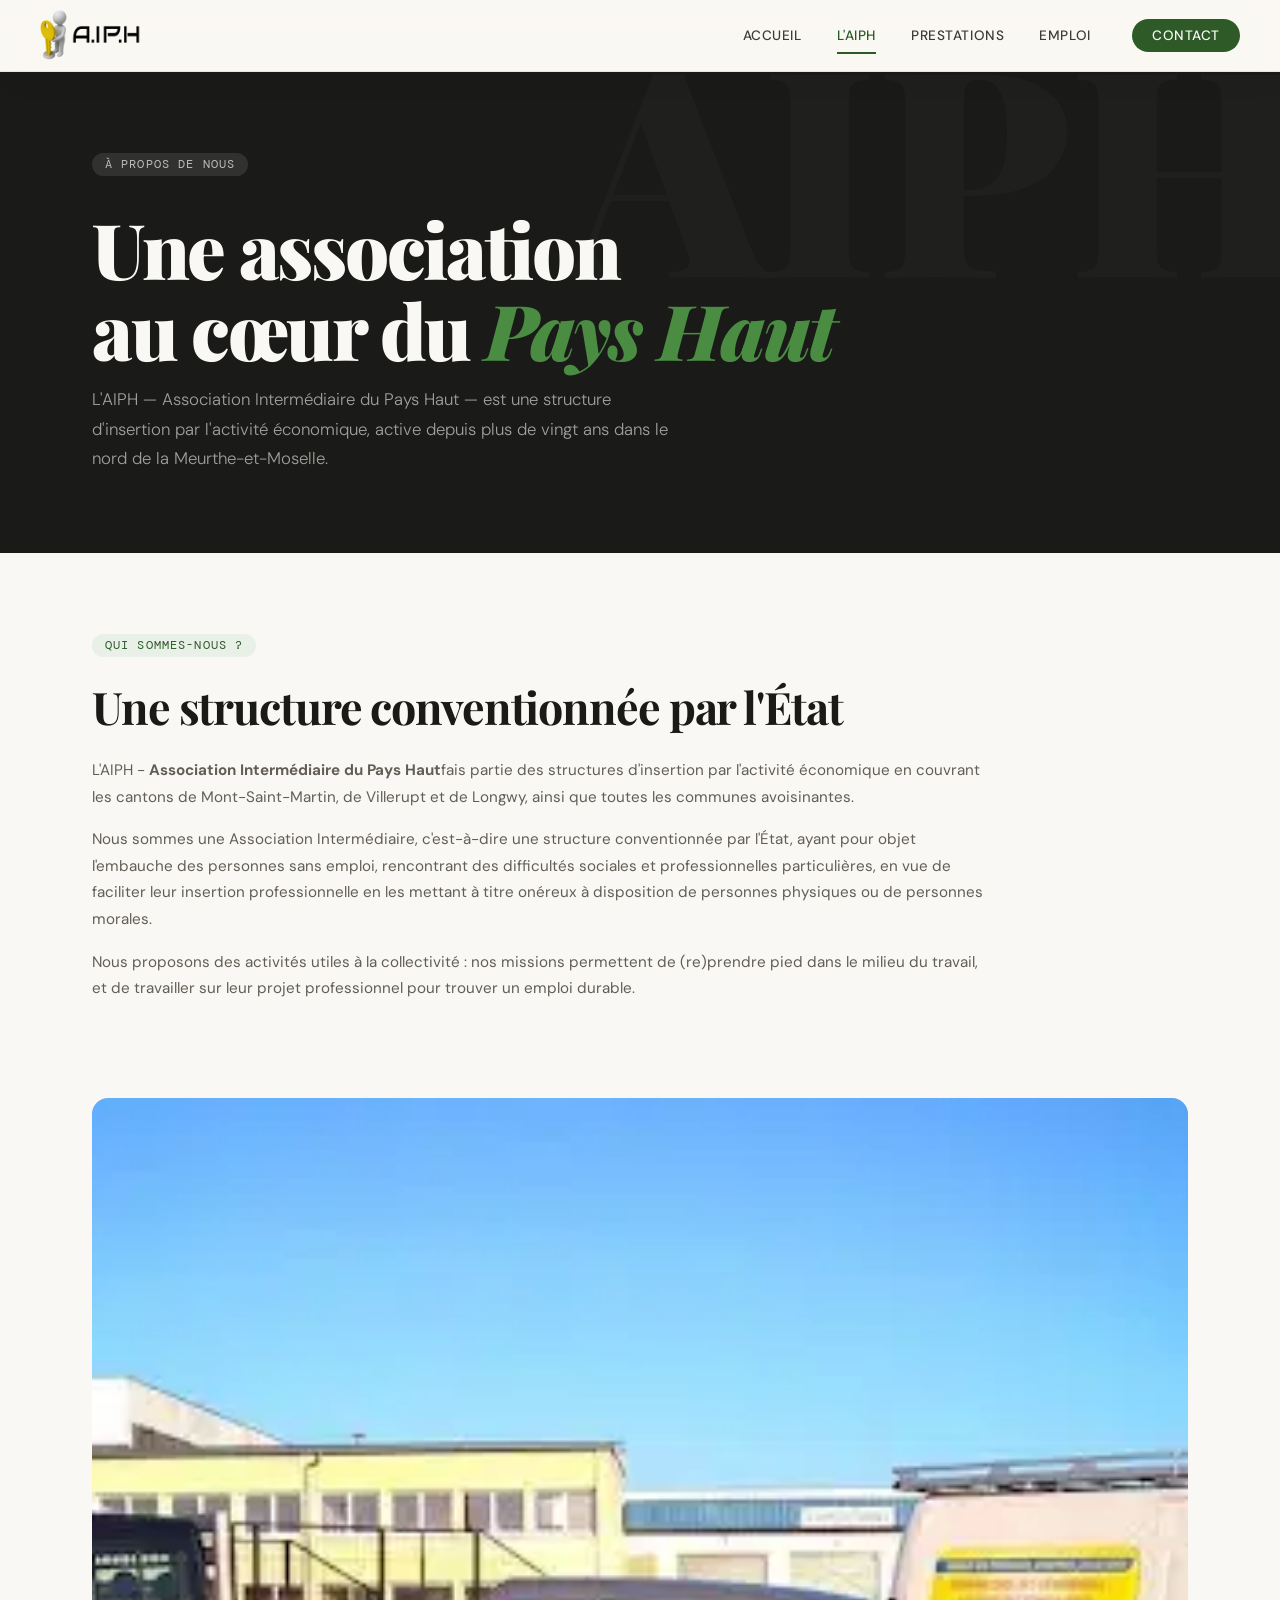
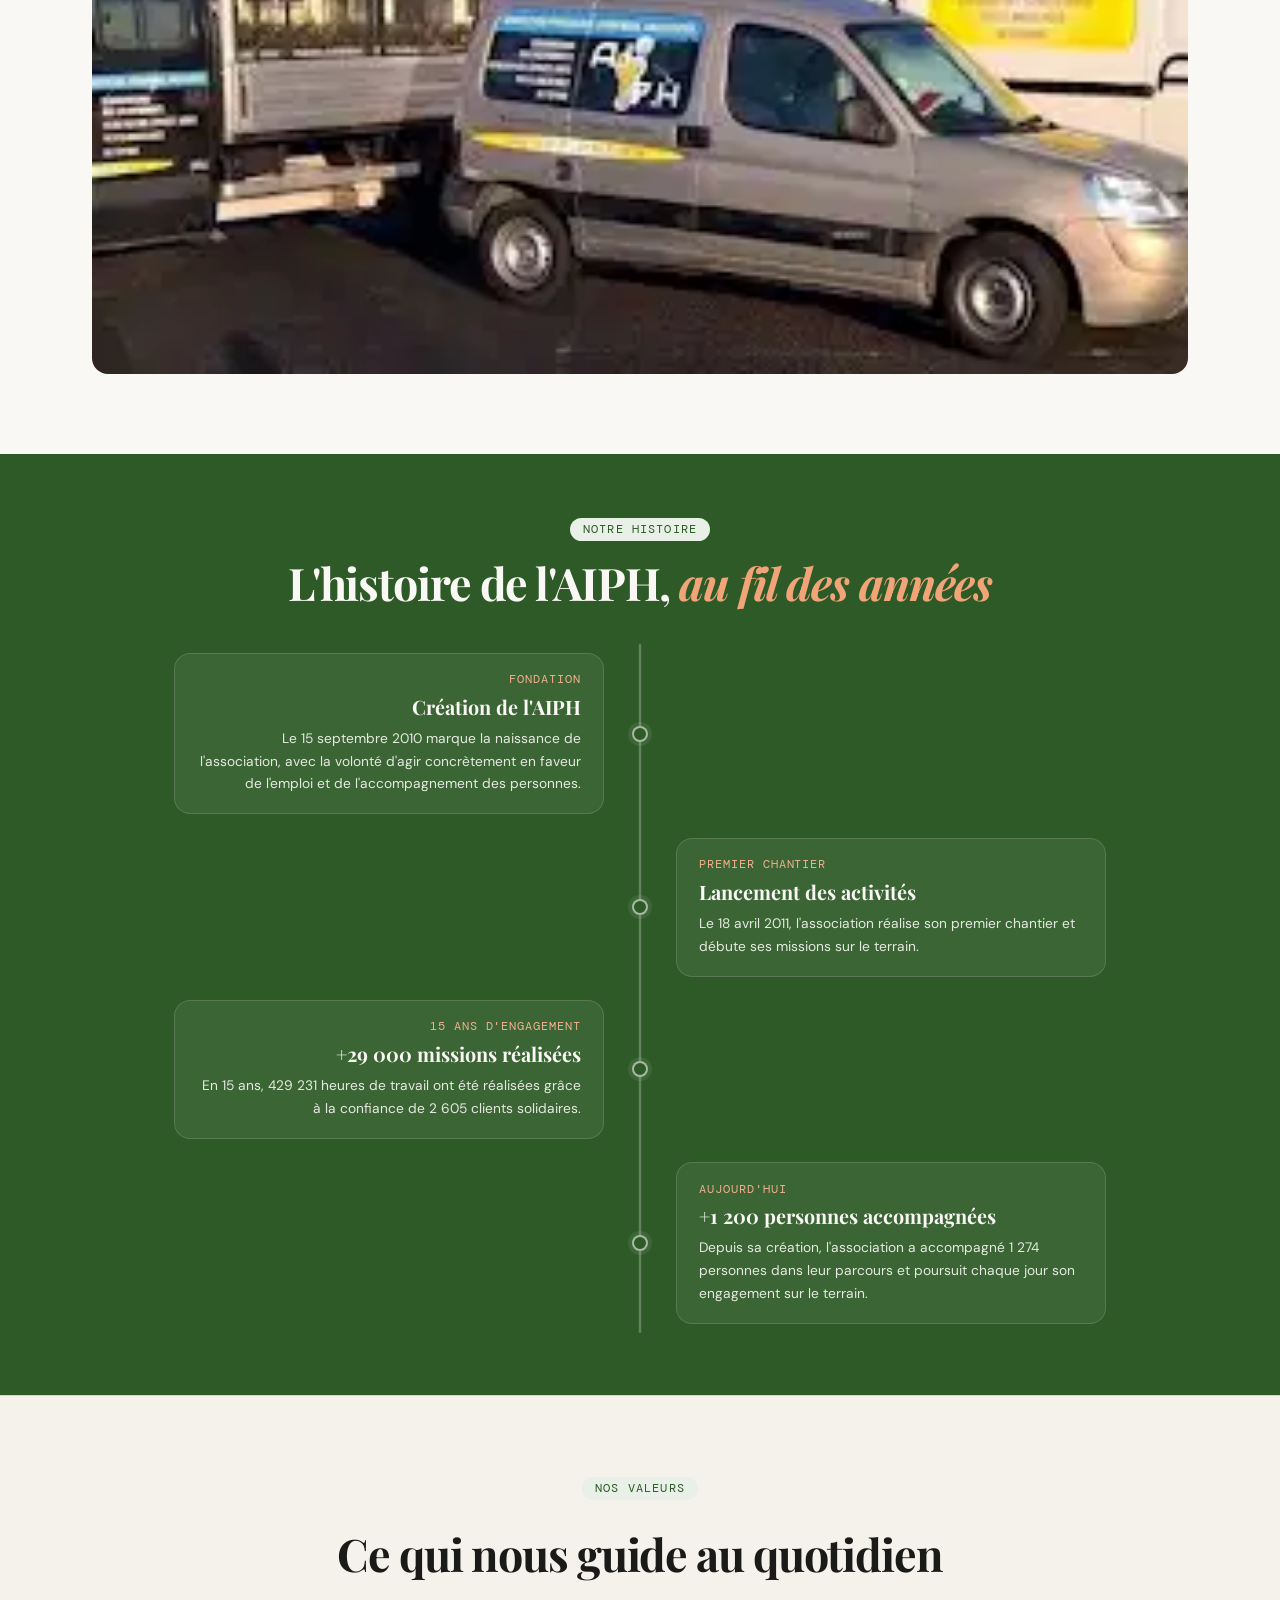
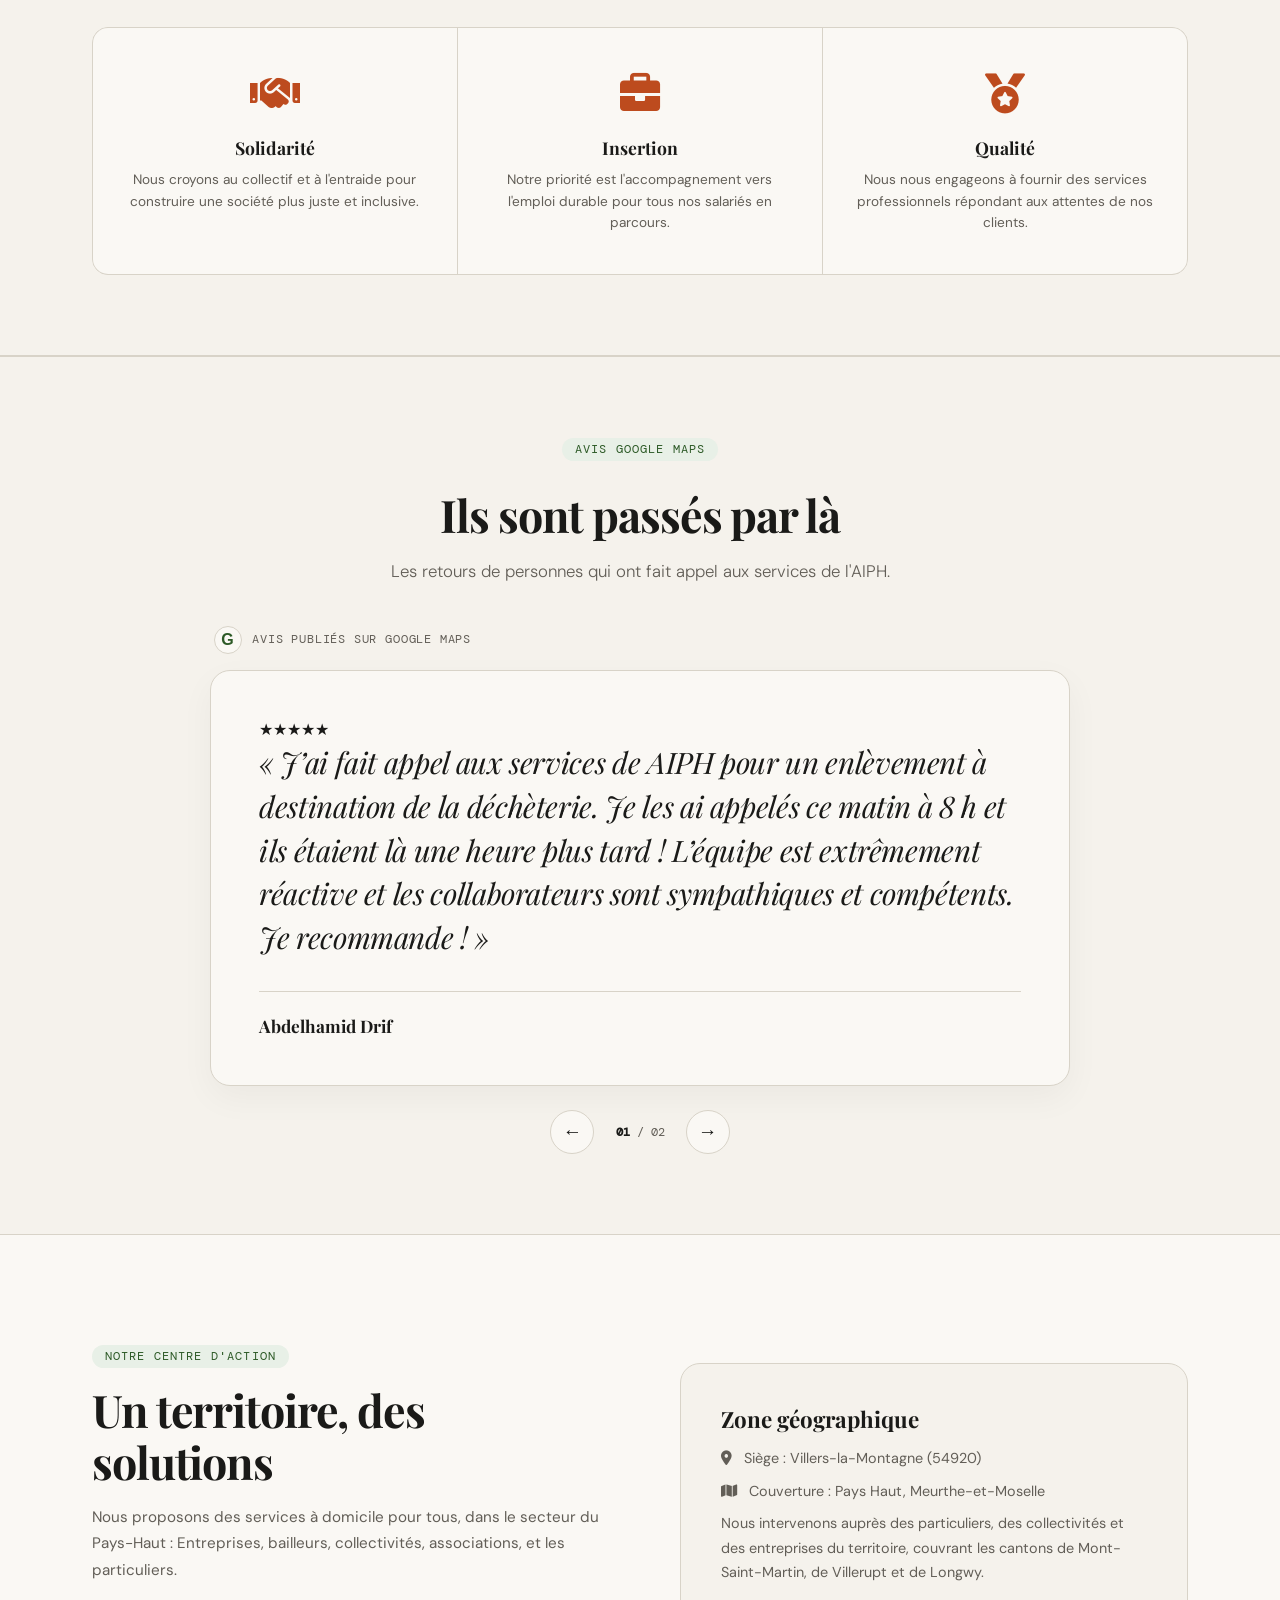
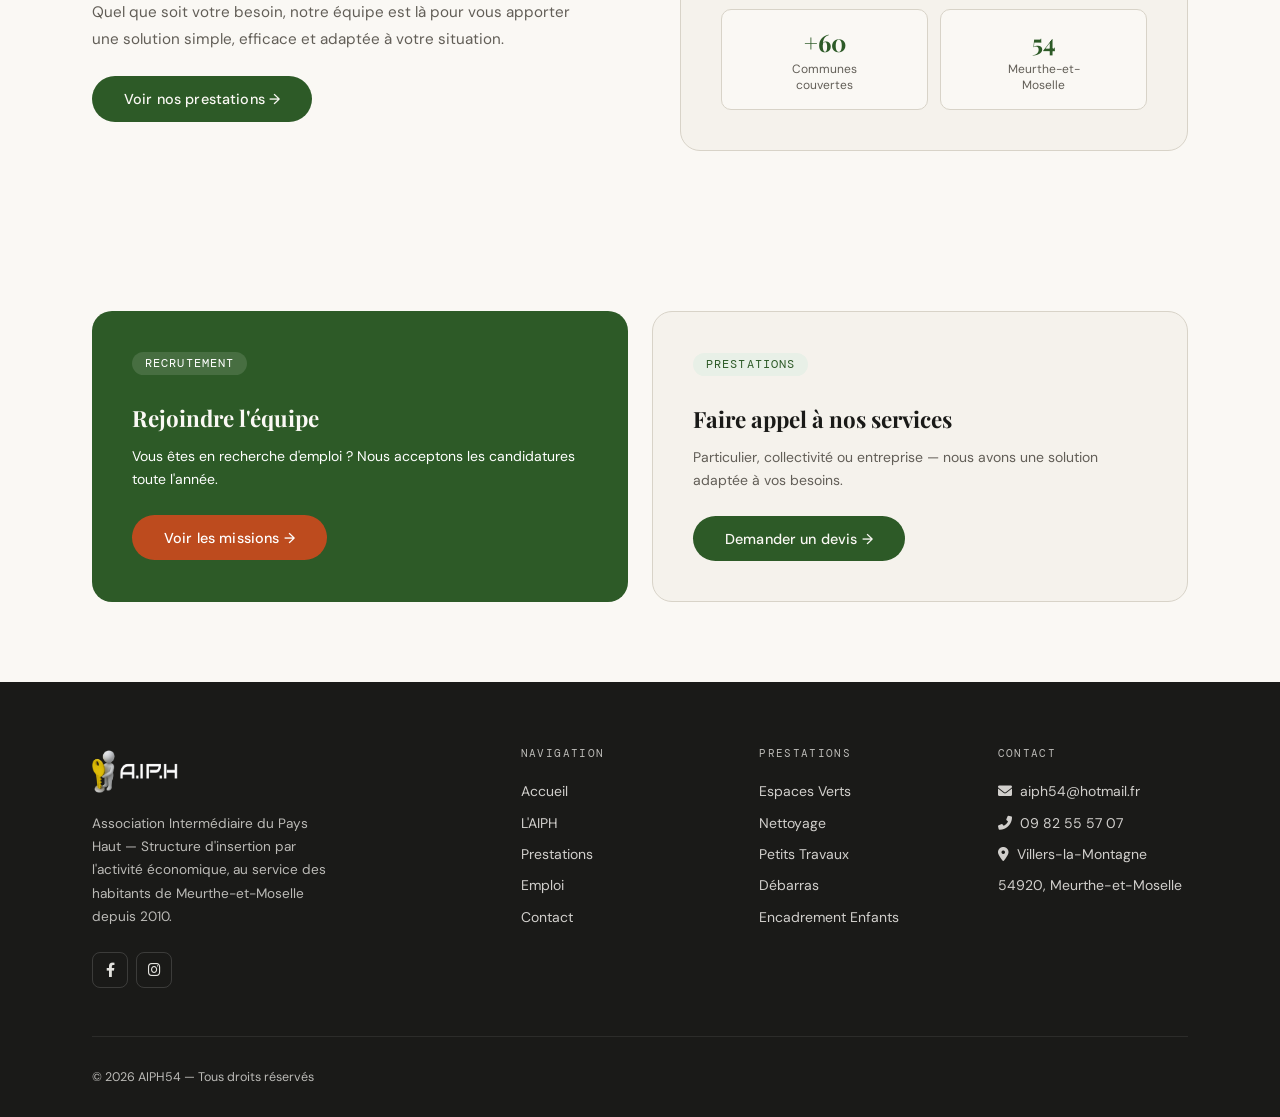
==== commit 913791b5: "Ajoute les étoiles aux avis et l'image de présentation AIPH" ====
--- a/aiph.html
+++ b/aiph.html
@@ -66,13 +66,18 @@
   <!-- Who -->
   <section class="section">
     <div class="container">
-      <div class="about-split">
+      <div class="about-split about-intro">
         <div class="about-content fade-up">
           <div class="tag">Qui sommes-nous ?</div>
           <h2 class="section-title">Une structure conventionnée par l'État</h2>
           <p>L'AIPH - <strong>Association Intermédiaire du Pays Haut</strong>fais partie des structures d'insertion par l'activité économique en couvrant les cantons de Mont-Saint-Martin, de Villerupt et de Longwy, ainsi que toutes les communes avoisinantes.</p>
           <p>Nous sommes une Association Intermédiaire, c'est-à-dire une structure conventionnée par l'État, ayant pour objet l'embauche des personnes sans emploi, rencontrant des difficultés sociales et professionnelles particulières, en vue de faciliter leur insertion professionnelle en les mettant à titre onéreux à disposition de personnes physiques ou de personnes morales.</p>
           <p>Nous proposons des activités utiles à la collectivité : nos missions permettent de (re)prendre pied dans le milieu du travail, et de travailler sur leur projet professionnel pour trouver un emploi durable.</p>
+        </div>
+        <div class="about-visual fade-up" style="transition-delay:0.12s">
+          <div class="about-img-frame">
+            <img src="images/unnamed.webp" alt="Une activité de l'AIPH auprès des personnes accompagnées" loading="lazy" decoding="async">
+          </div>
         </div>
       </div>
     </div>
@@ -172,17 +177,17 @@
           <span>Avis publiés sur Google Maps</span>
         </div>
         <article class="google-review-card" id="googleReviewCard" aria-live="polite" aria-atomic="true">
+          <div class="google-review-stars" role="img" aria-label="5 étoiles sur 5">★★★★★</div>
           <blockquote class="google-review-quote">« J’ai fait appel aux services de AIPH pour un enlèvement à destination de la déchèterie. Je les ai appelés ce matin à 8 h et ils étaient là une heure plus tard ! L’équipe est extrêmement réactive et les collaborateurs sont sympathiques et compétents. Je recommande ! »</blockquote>
           <div class="google-review-footer">
-            <div class="google-review-person"><strong>Abdelhamid Drif</strong><span>Local Guide · 12 avis · 5 photos</span></div>
-            <div class="google-review-meta"><span class="google-review-new">Nouveau</span><time>Il y a 3 semaines</time></div>
+            <div class="google-review-person"><strong>Abdelhamid Drif</strong></div>
           </div>
         </article>
         <div class="google-review-nav">
           <button class="google-review-btn" id="googleReviewPrev" type="button" aria-label="Avis précédent">←</button>
           <span class="google-review-count"><strong id="googleReviewIndex">01</strong> / <span id="googleReviewTotal">02</span></span>
           <button class="google-review-btn" id="googleReviewNext" type="button" aria-label="Avis suivant">→</button>
-        </div>d
+        </div>
       </div>
     </div>
   </section>
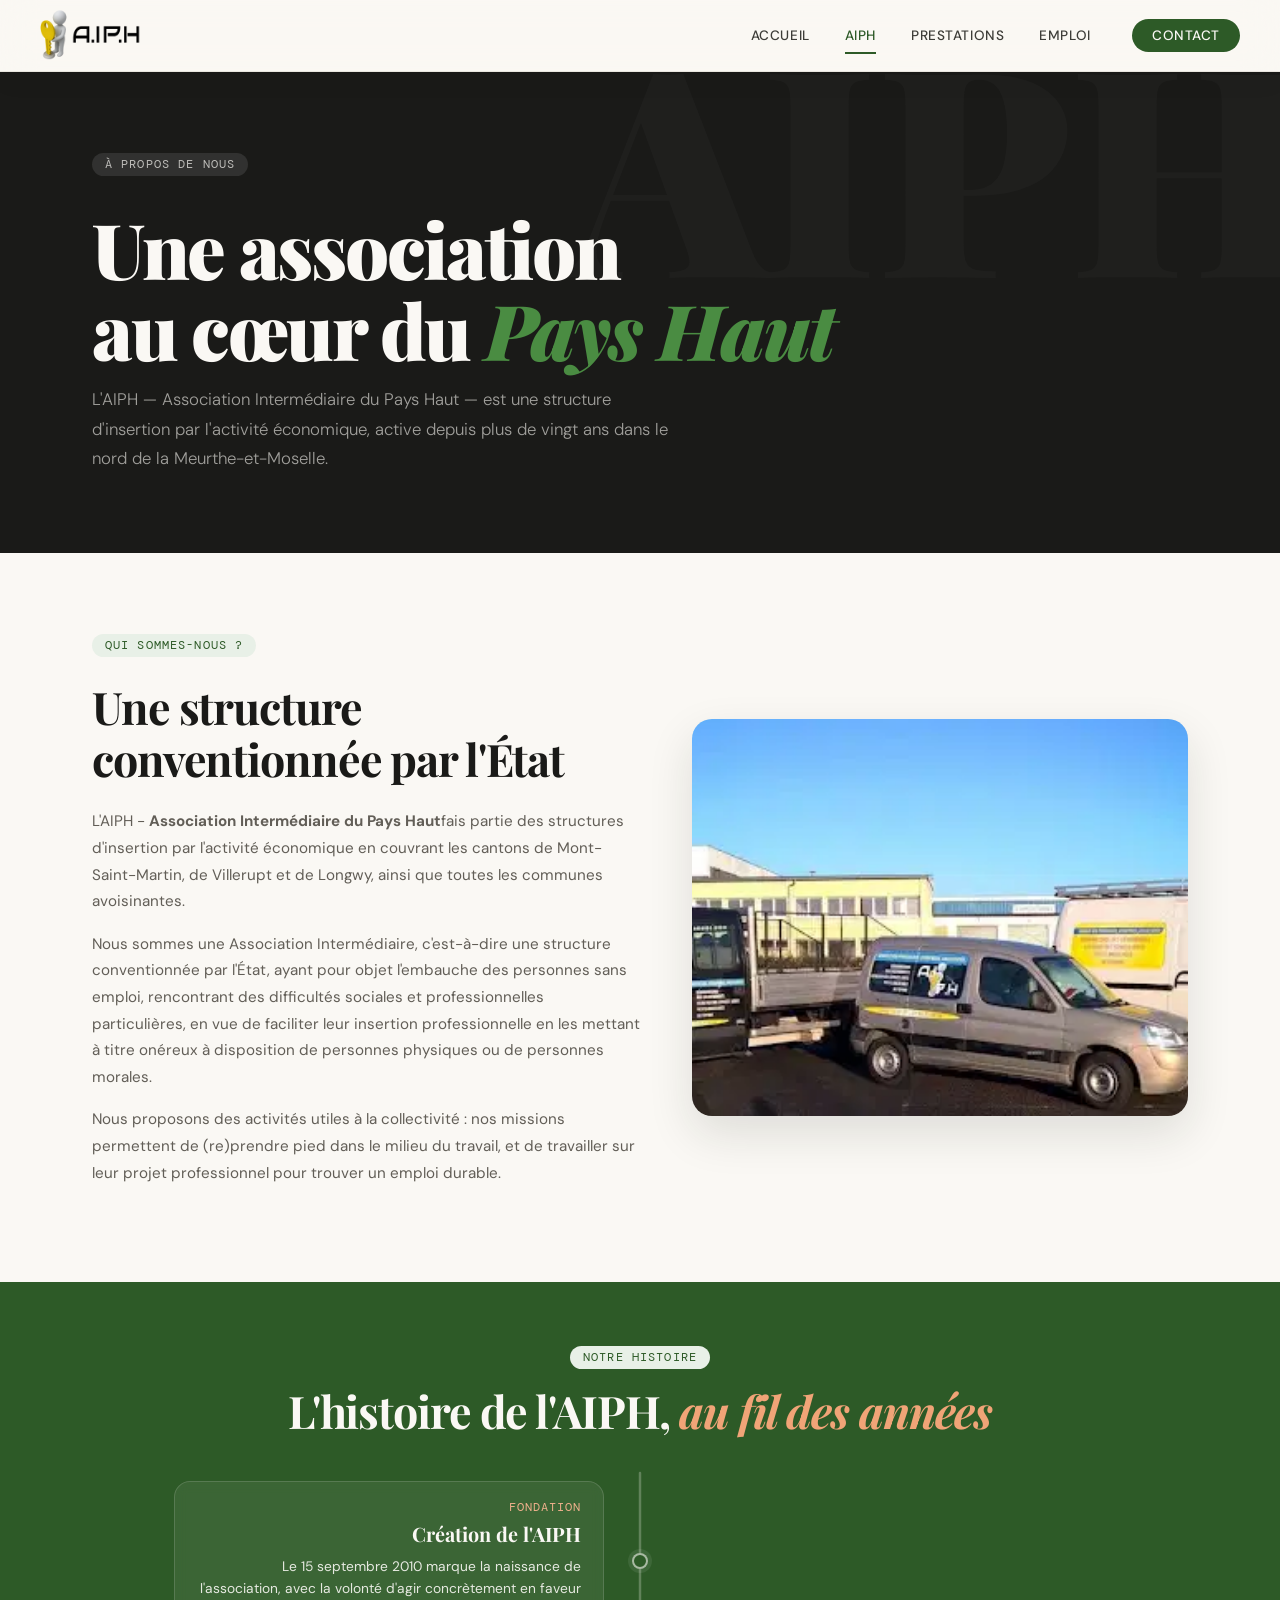
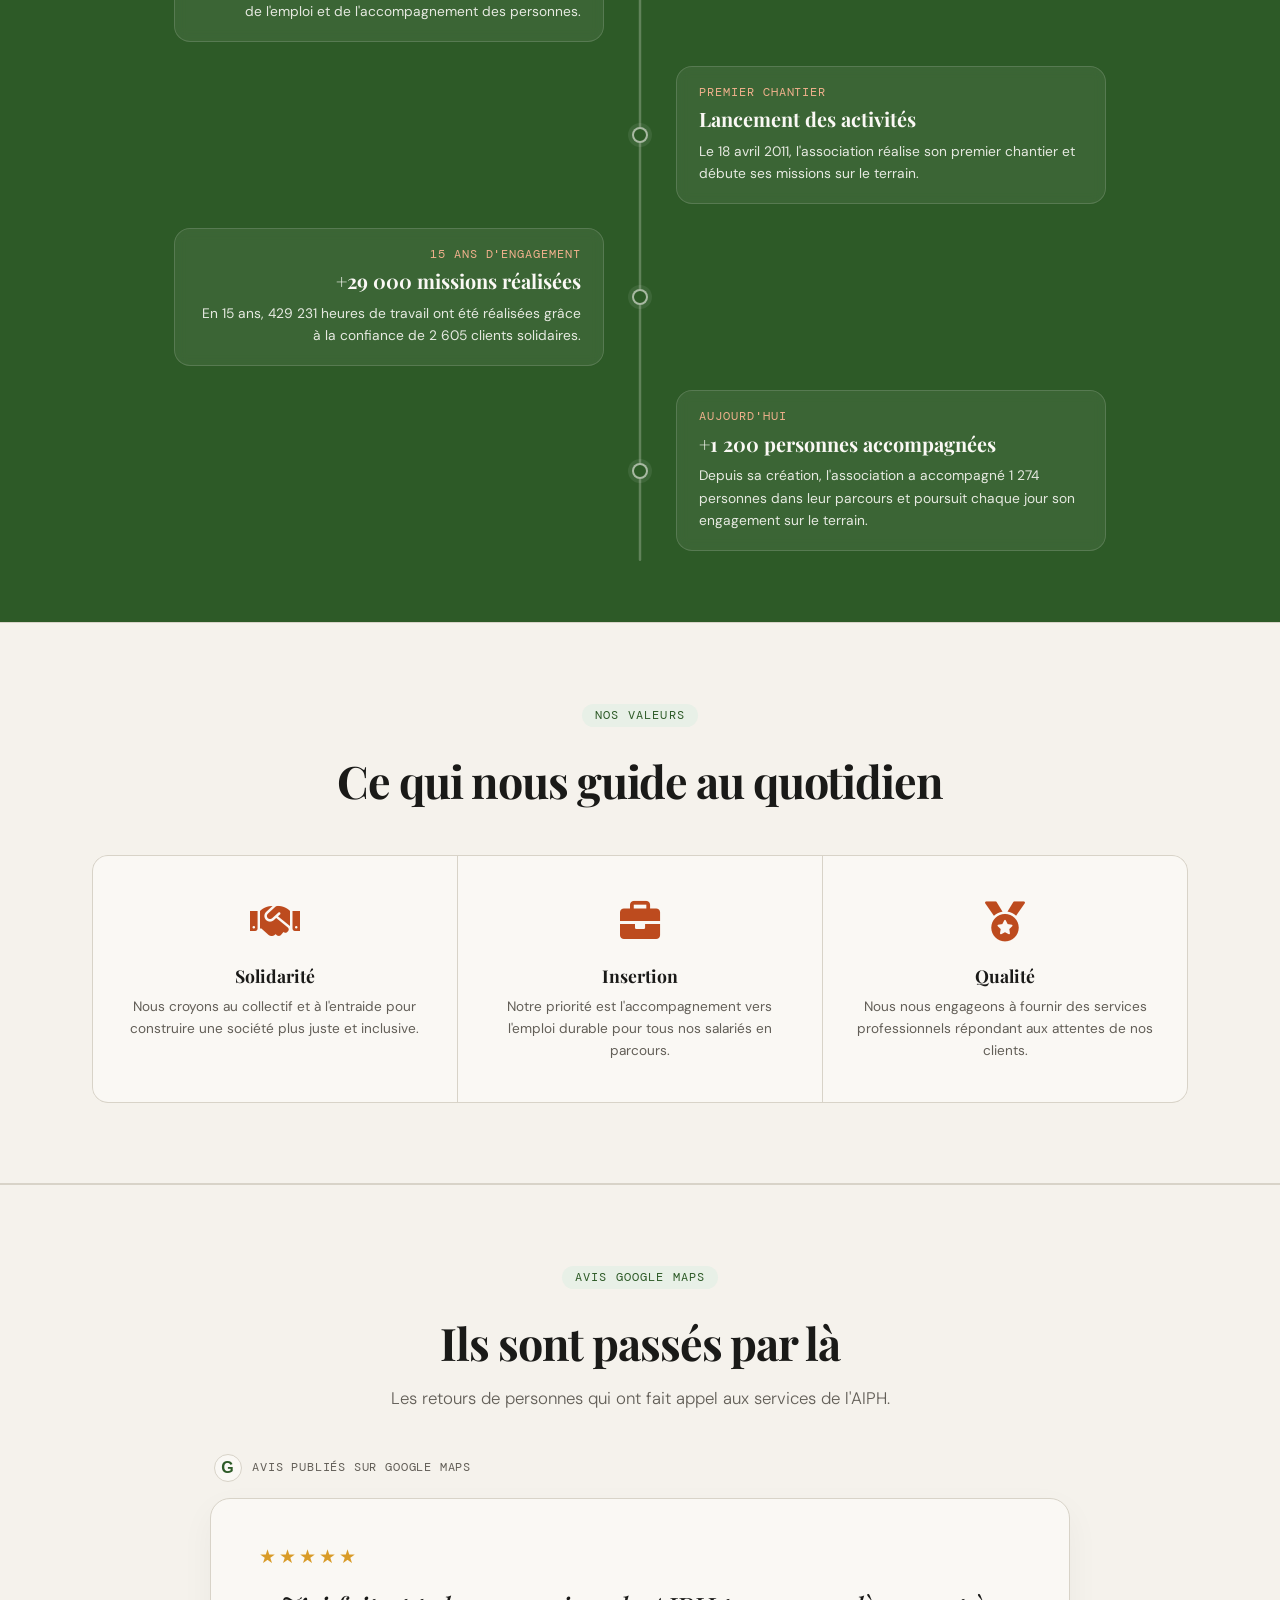
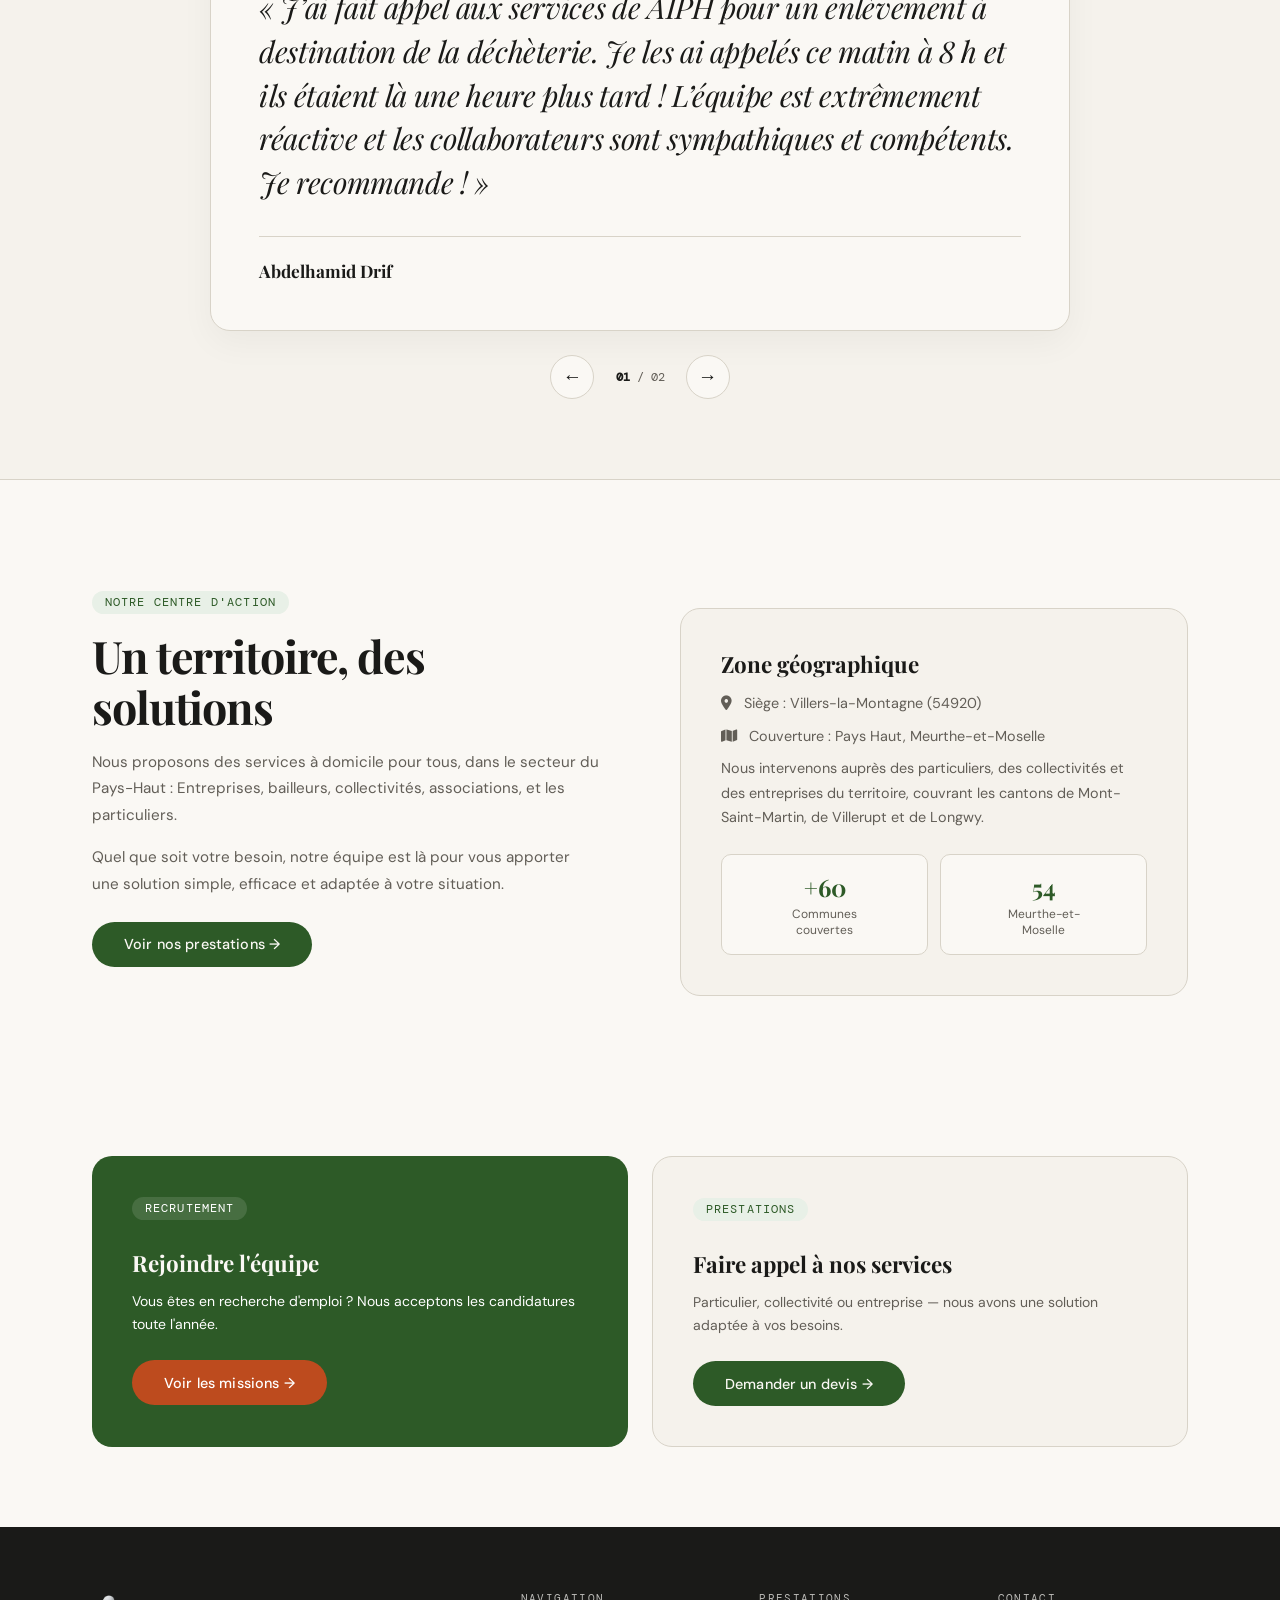
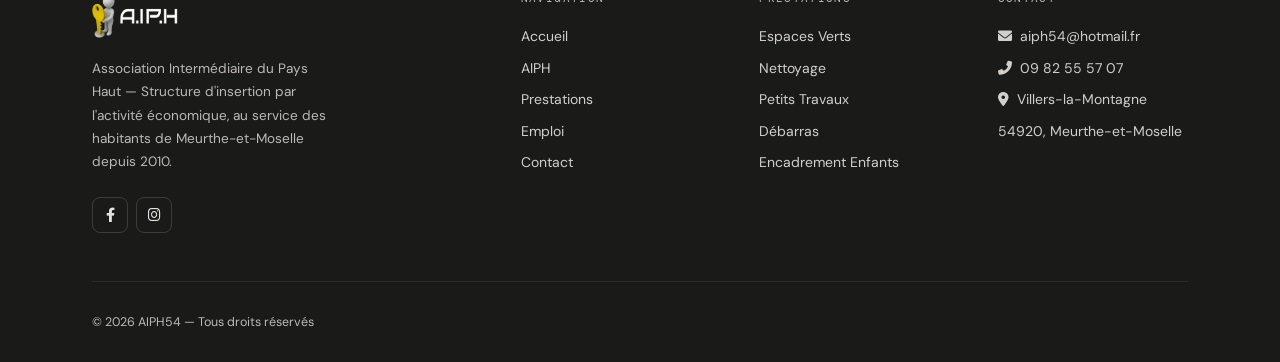
==== commit e1984912: "Change link text from 'L'AIPH' to 'AIPH'" ====
--- a/aiph.html
+++ b/aiph.html
@@ -27,7 +27,7 @@
   </a>
   <ul class="nav-links">
     <li><a href="index.html">Accueil</a></li>
-    <li><a href="aiph.html" class="active">L'AIPH</a></li>
+    <li><a href="aiph.html" class="active">AIPH</a></li>
     <li><a href="prestations.html">Prestations</a></li>
     <li><a href="emploi.html">Emploi</a></li>
     <li><a href="contact.html" class="nav-cta">Contact</a></li>
@@ -40,7 +40,7 @@
 <!-- Mobile menu -->
 <div class="mobile-menu" id="mobileMenu" role="navigation" aria-label="Navigation mobile">
   <a href="index.html" onclick="closeMobile()">Accueil</a>
-  <a href="aiph.html" onclick="closeMobile()">L'AIPH</a>
+  <a href="aiph.html" onclick="closeMobile()">AIPH</a>
   <a href="prestations.html" onclick="closeMobile()">Prestations</a>
   <a href="emploi.html" onclick="closeMobile()">Emploi</a>
   <a href="contact.html" onclick="closeMobile()" style="color:var(--forest);font-weight:600">Contact</a>
@@ -268,7 +268,7 @@
         <p class="footer-heading">Navigation</p>
         <ul>
           <li><a href="index.html">Accueil</a></li>
-          <li><a href="aiph.html">L'AIPH</a></li>
+          <li><a href="aiph.html">AIPH</a></li>
           <li><a href="prestations.html">Prestations</a></li>
           <li><a href="emploi.html">Emploi</a></li>
           <li><a href="contact.html">Contact</a></li>
--- a/style.css
+++ b/style.css
@@ -1121,10 +1121,26 @@
 
 /* ── Histoire AIPH : section autonome pleine hauteur, axe central ── */
 .about-split.about-intro {
-  grid-template-columns: minmax(0, 1fr);
+  grid-template-columns: minmax(0, 1.05fr) minmax(0, 0.95fr);
+  align-items: center;
+  gap: clamp(2rem, 4vw, 4.5rem);
 }
 .about-intro .about-content {
-  max-width: 900px;
+  max-width: 680px;
+}
+.about-intro .about-visual {
+  width: 100%;
+  min-width: 0;
+}
+.about-intro .about-img-frame {
+  aspect-ratio: 5 / 4;
+  border-radius: 20px;
+  box-shadow: 0 18px 46px rgba(24, 35, 27, 0.12);
+}
+.about-intro .about-img-frame img {
+  width: 100%;
+  height: 100%;
+  object-fit: cover;
 }
 .history-section {
   min-height: 100vh;
@@ -1305,3 +1321,24 @@
   align-self: center;
   z-index: 2;
 }
+
+
+/* ── Notes des avis Google ── */
+.google-review-stars {
+  color: #D99B28;
+  font-size: 1.2rem;
+  letter-spacing: 0.16em;
+  line-height: 1;
+  margin-bottom: 1.2rem;
+  white-space: nowrap;
+}
+.google-review-footer {
+  justify-content: flex-start;
+}
+.google-review-person {
+  gap: 0;
+}
+@media (max-width: 900px) {
+  .about-split.about-intro { grid-template-columns: 1fr; }
+  .about-intro .about-visual { order: -1; }
+}
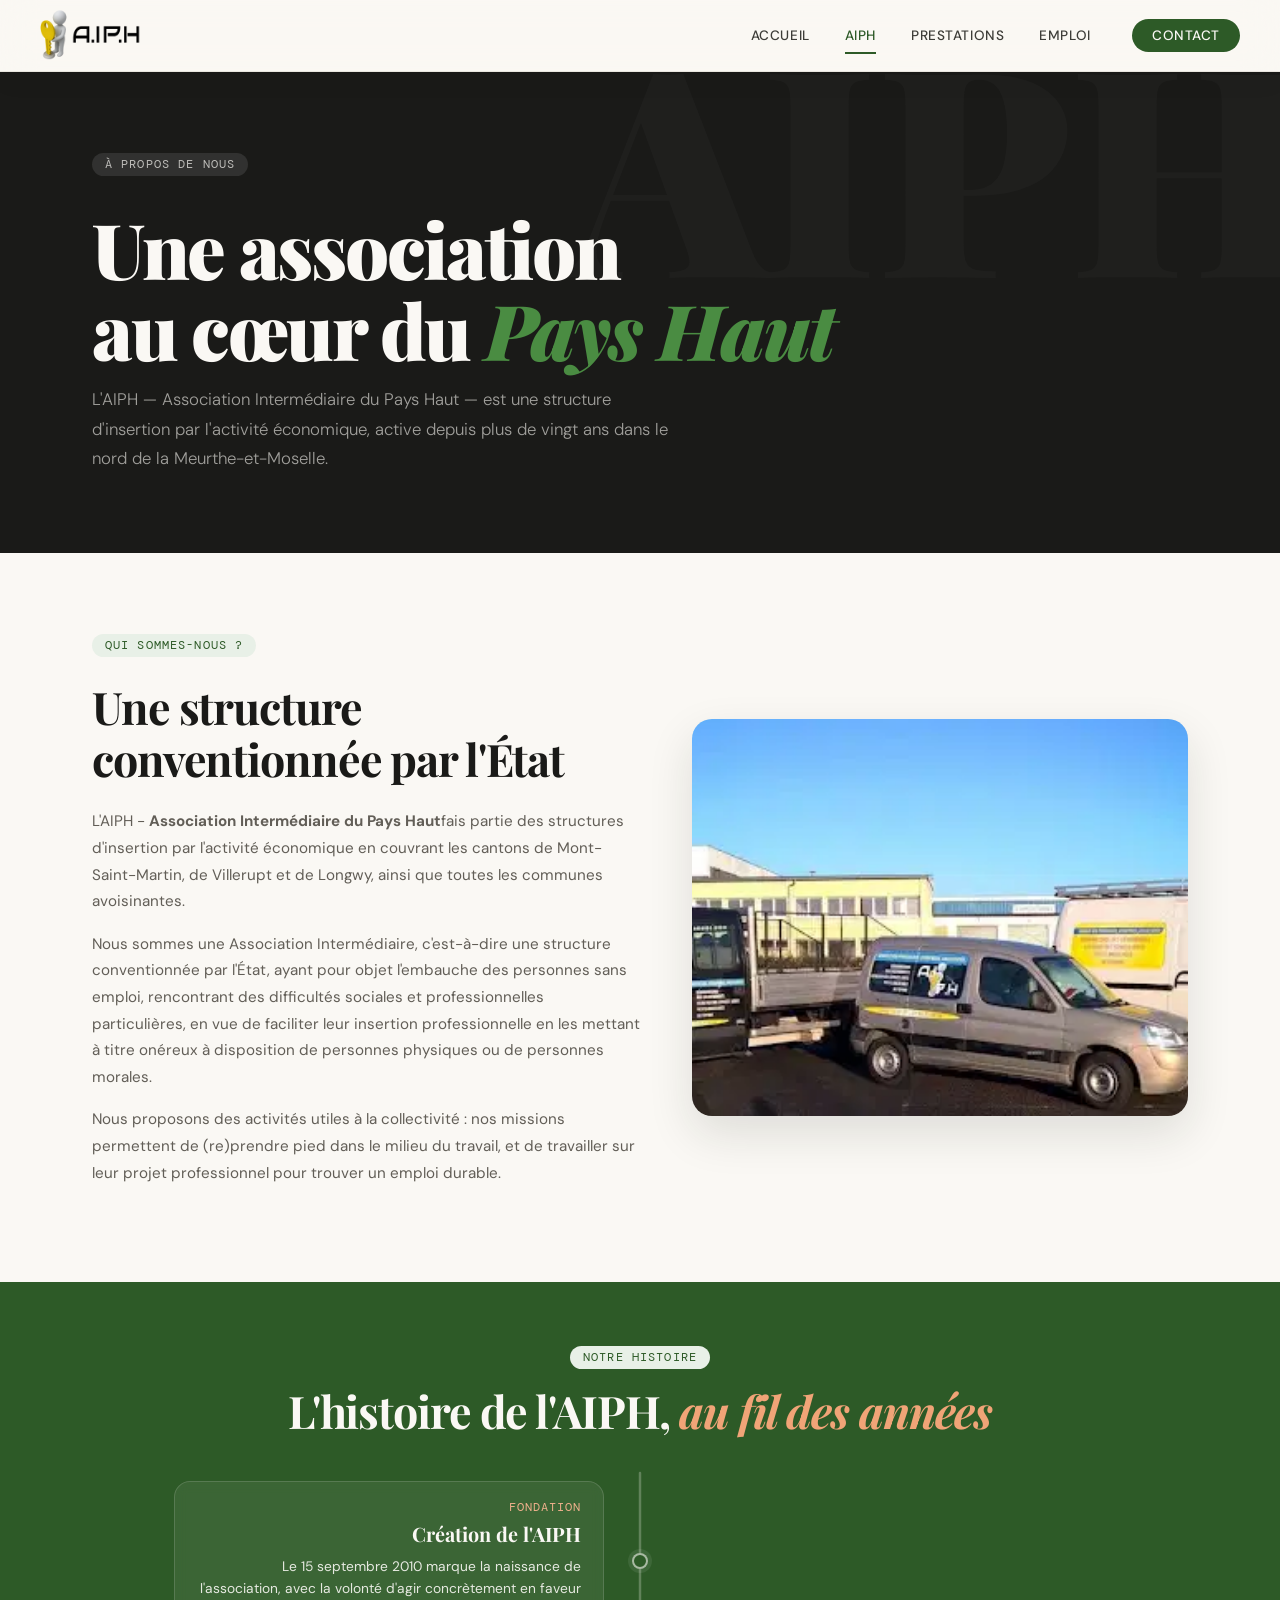
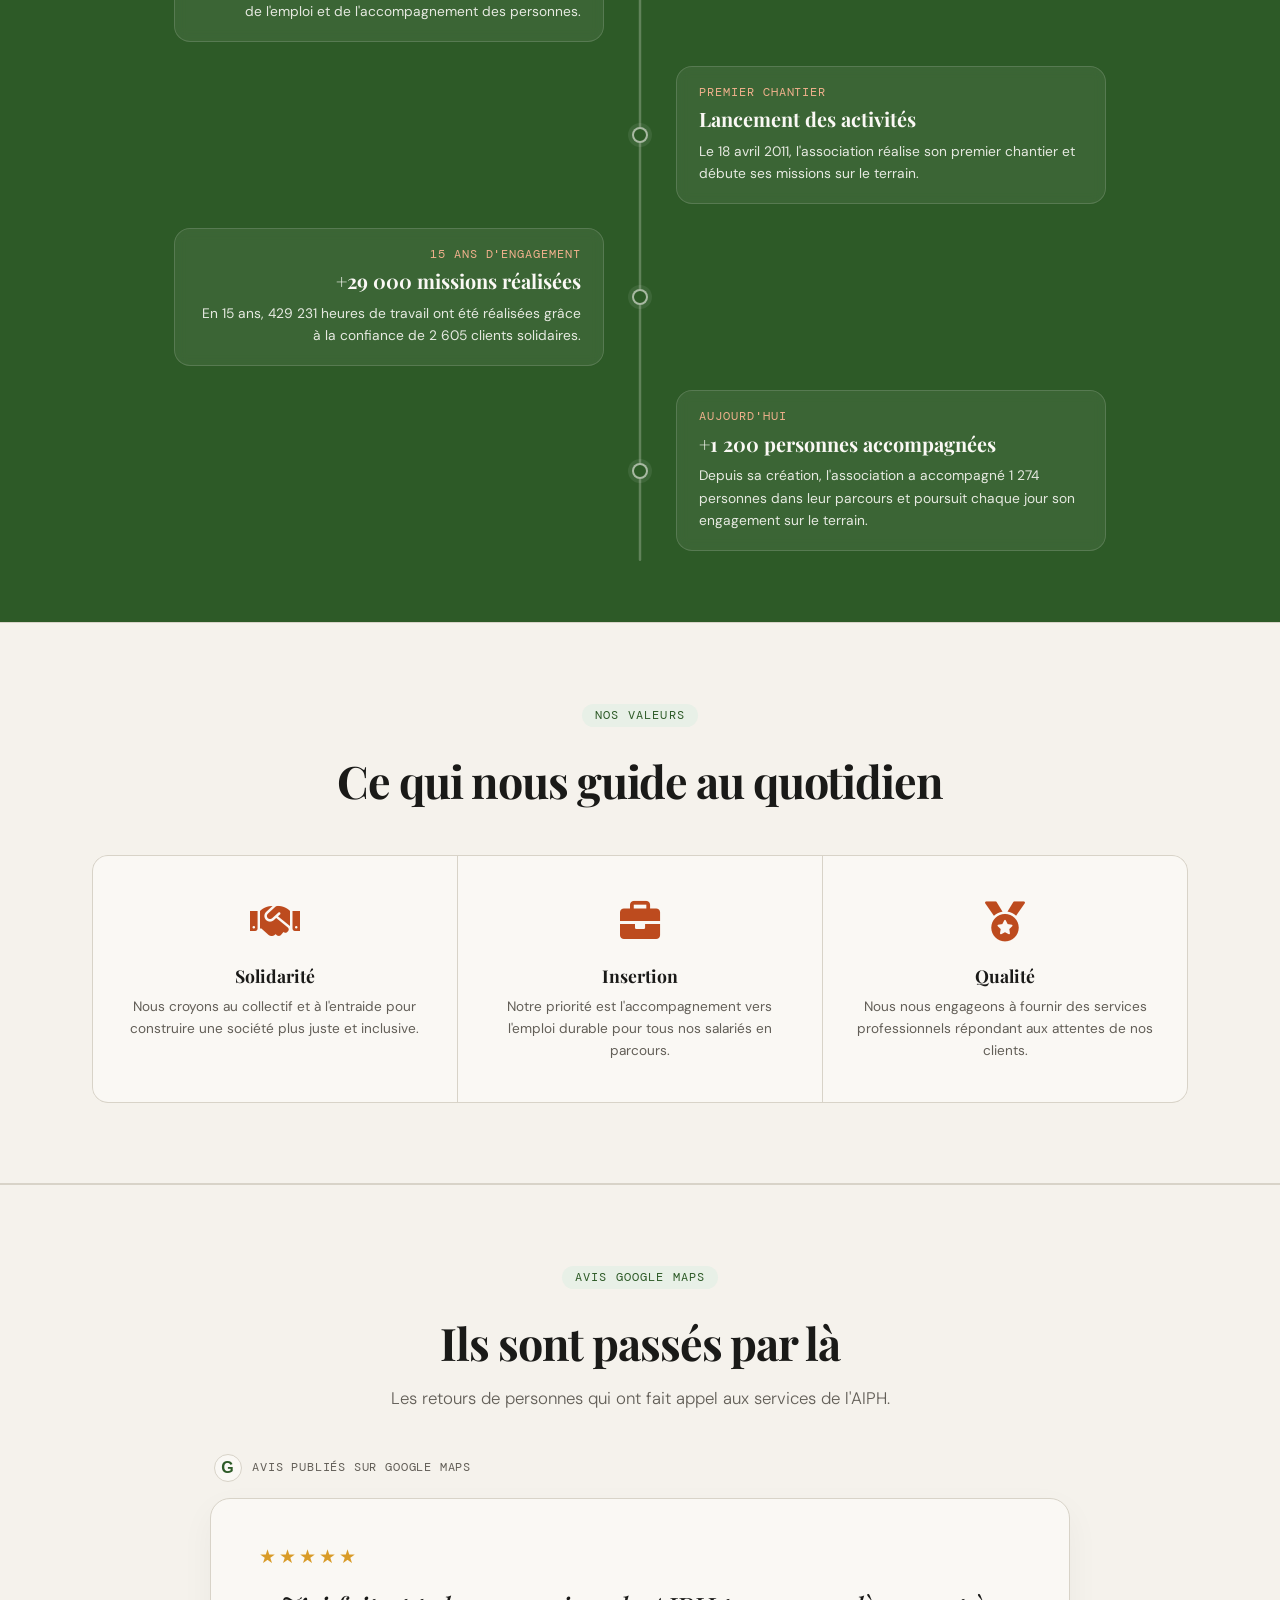
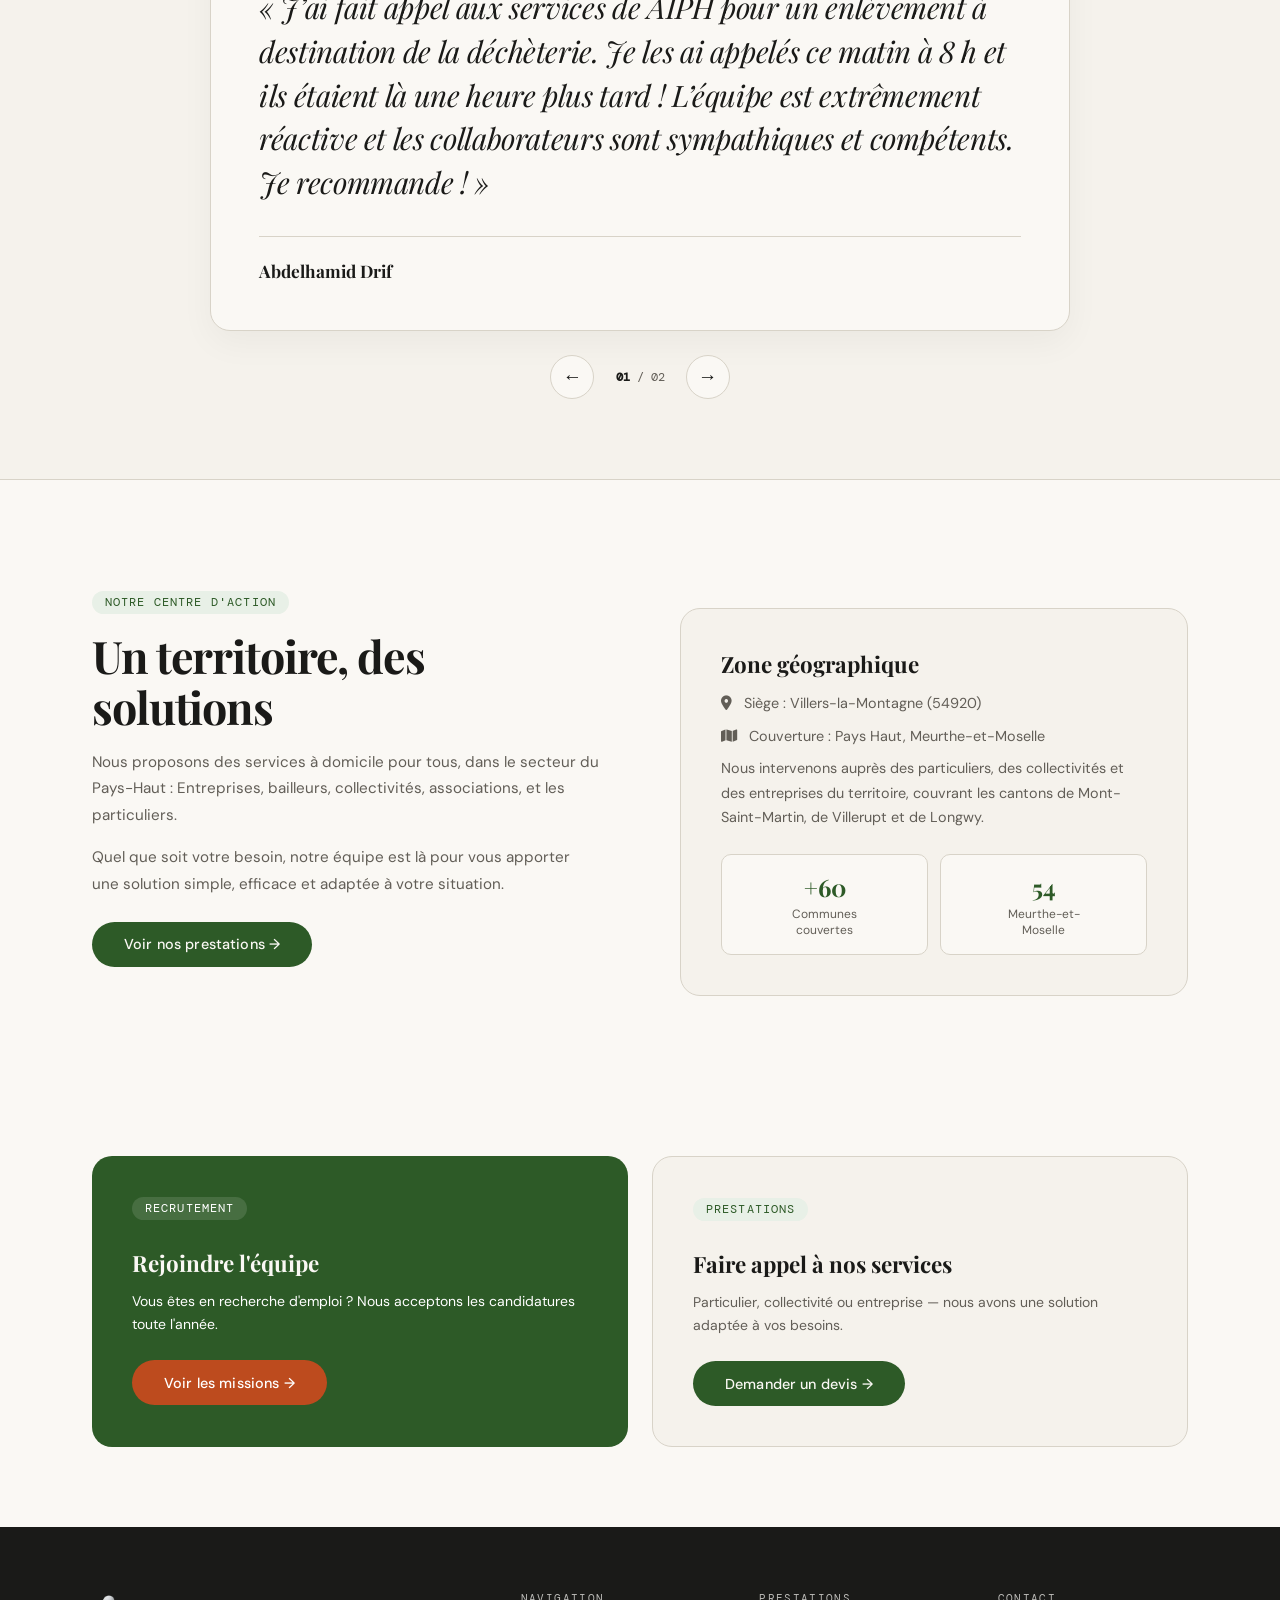
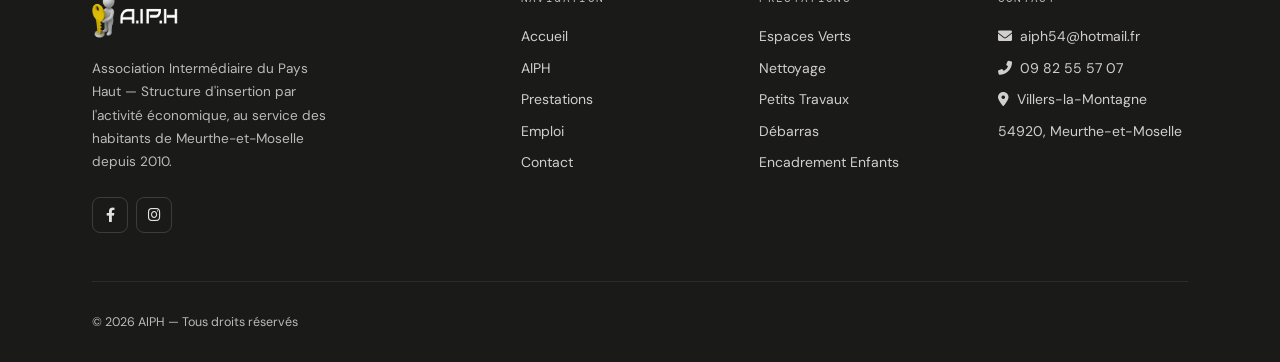
==== commit 76d91528: "Update title and footer text for AIPH" ====
--- a/aiph.html
+++ b/aiph.html
@@ -3,8 +3,8 @@
 <head>
 <meta charset="UTF-8">
 <meta name="viewport" content="width=device-width, initial-scale=1.0">
-<title>AIPH54 — L'Association</title>
-<meta name="description" content="Découvrez l'AIPH54, Association Intermédiaire du Pays Haut : son rôle, ses valeurs et son accompagnement vers l'emploi durable dans le nord de la Meurthe-et-Moselle.">
+<title>AIPH — L'Association</title>
+<meta name="description" content="Découvrez l'AIPH, Association Intermédiaire du Pays Haut : son rôle, ses valeurs et son accompagnement vers l'emploi durable dans le nord de la Meurthe-et-Moselle.">
 <link rel="icon" type="image/jpeg" href="images/images.jpeg">
 <link rel="preconnect" href="https://fonts.googleapis.com">
 <link rel="preconnect" href="https://fonts.gstatic.com" crossorigin>
@@ -295,7 +295,7 @@
       </div>
     </div>
     <div class="footer-bottom">
-      <p>© 2026 AIPH54 — Tous droits réservés</p>
+      <p>© 2026 AIPH — Tous droits réservés</p>
     </div>
   </div>
 </footer>
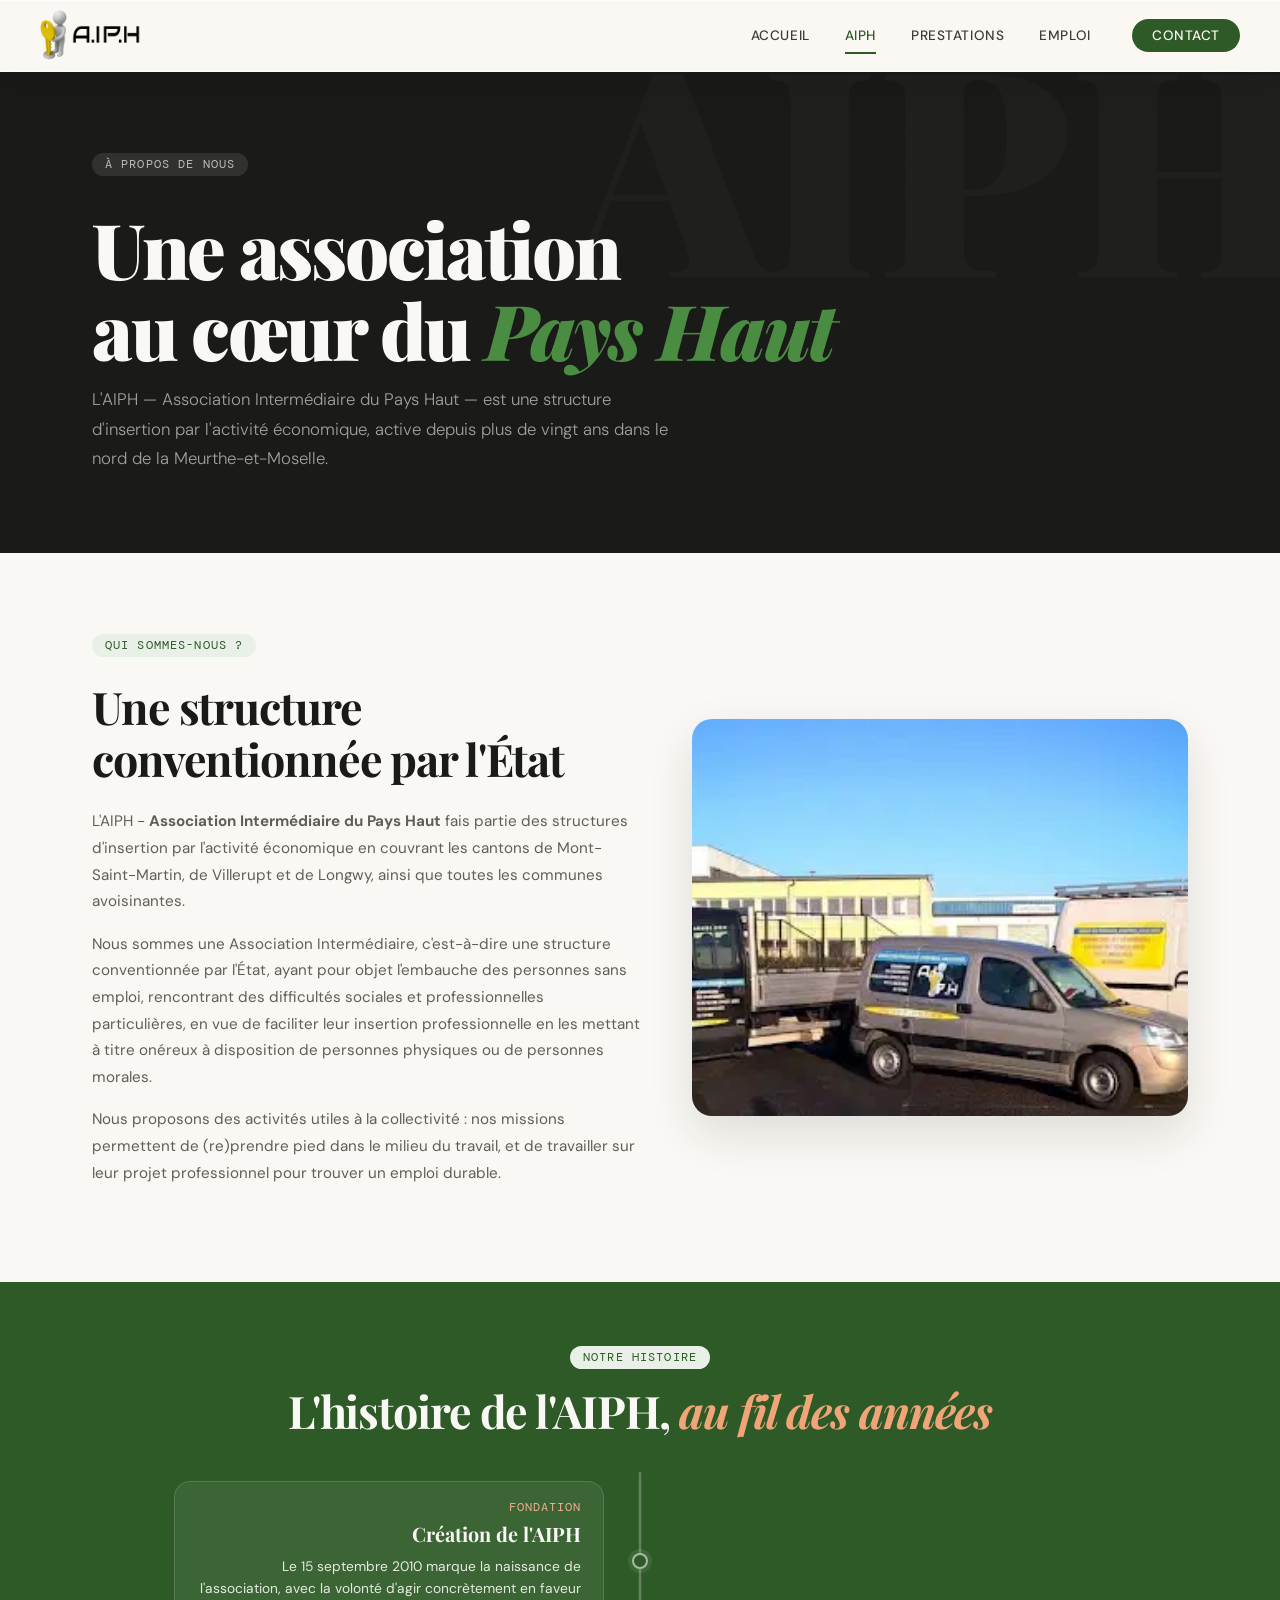
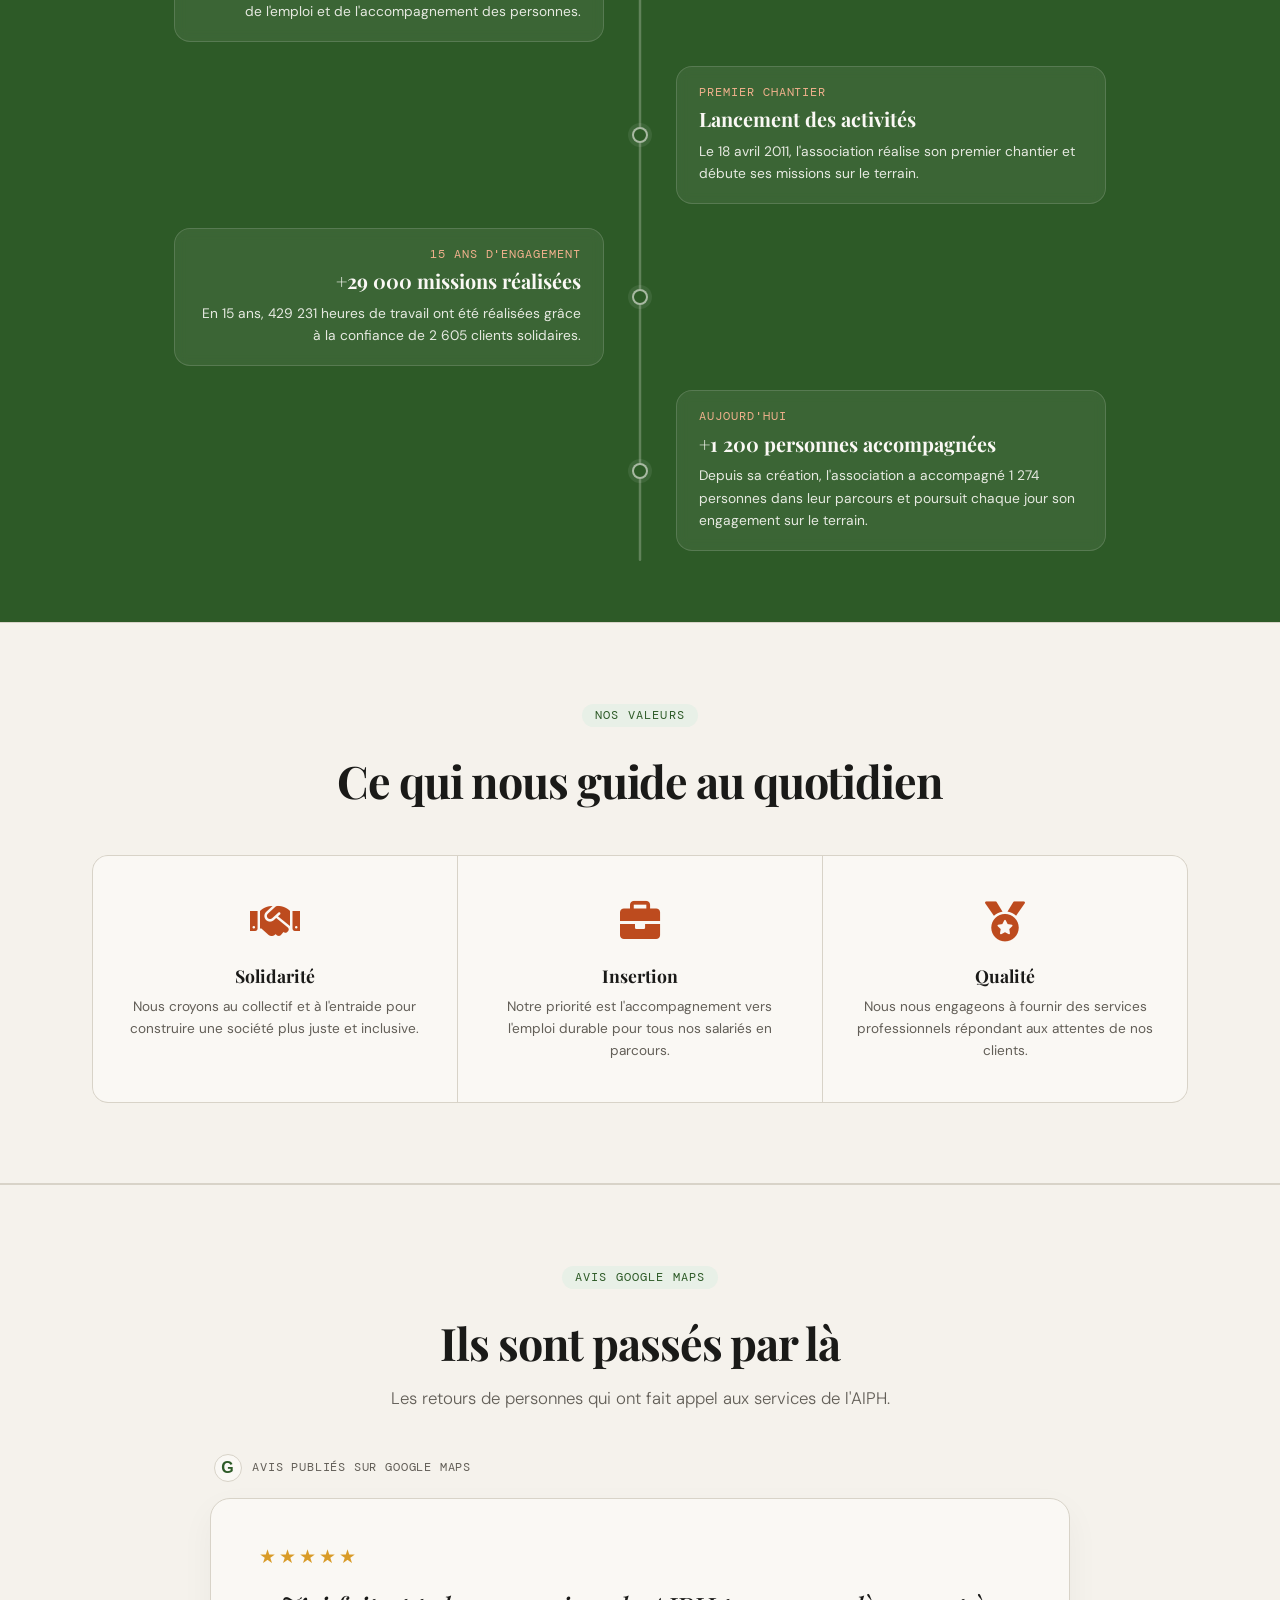
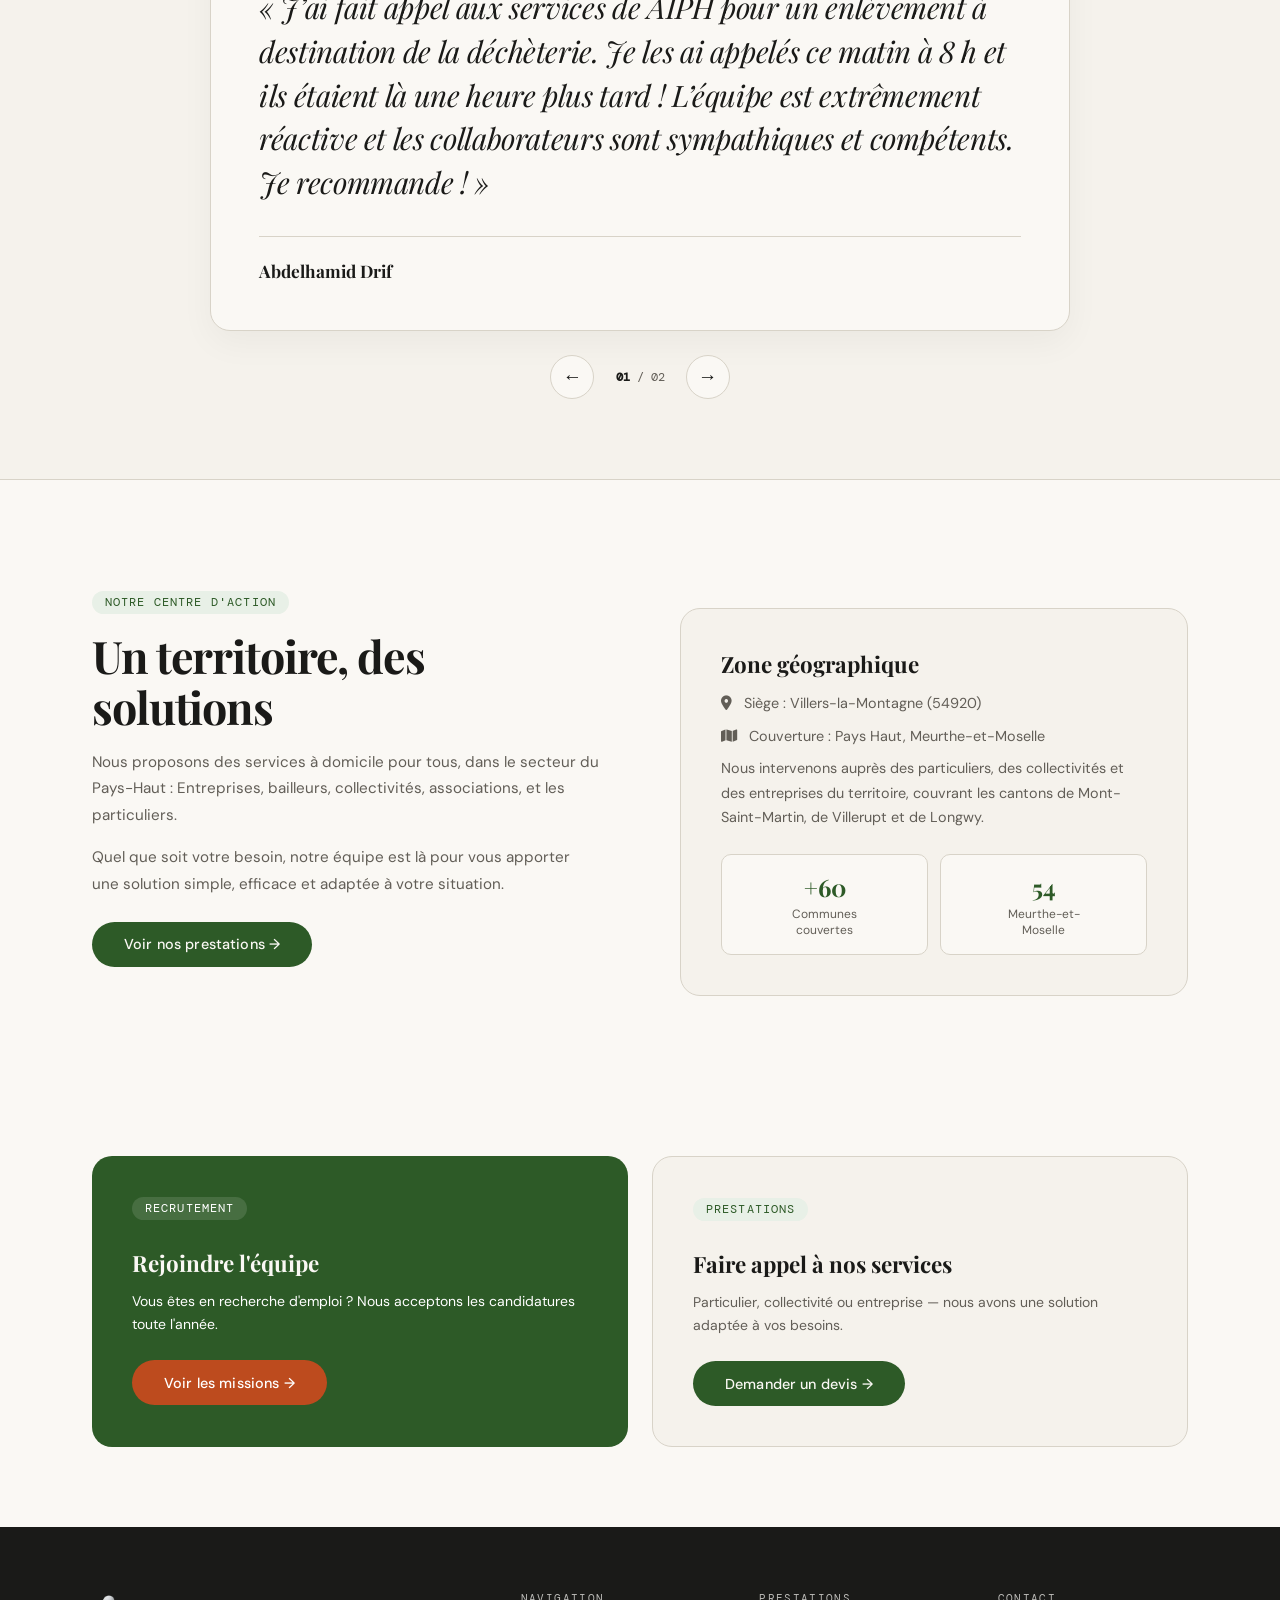
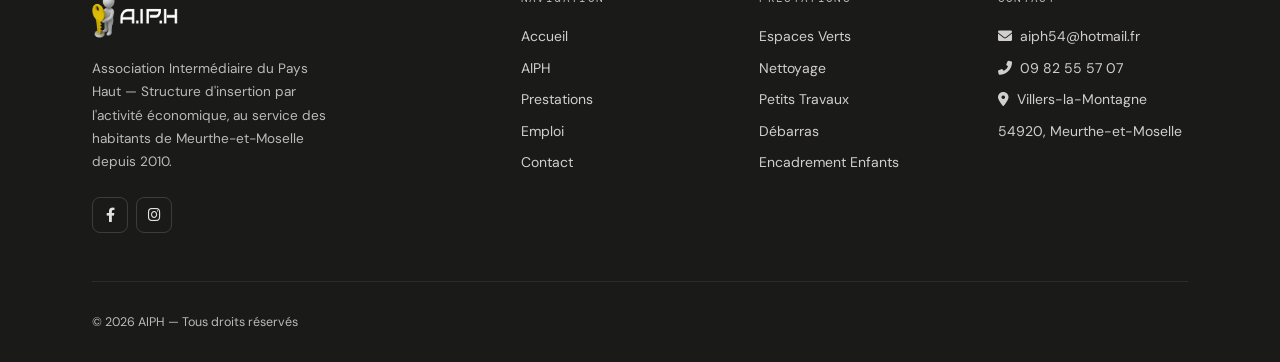
==== commit 96a84ffa: "Update aiph.html" ====
--- a/aiph.html
+++ b/aiph.html
@@ -38,7 +38,7 @@
 </nav>
 
 <!-- Mobile menu -->
-<div class="mobile-menu" id="mobileMenu" role="navigation" aria-label="Navigation mobile">
+<div class="mobile-menu" id="mobileMenu" role="navigation" aria-label="Navigation mobile" aria-hidden="true">
   <a href="index.html" onclick="closeMobile()">Accueil</a>
   <a href="aiph.html" onclick="closeMobile()">AIPH</a>
   <a href="prestations.html" onclick="closeMobile()">Prestations</a>
@@ -70,7 +70,7 @@
         <div class="about-content fade-up">
           <div class="tag">Qui sommes-nous ?</div>
           <h2 class="section-title">Une structure conventionnée par l'État</h2>
-          <p>L'AIPH - <strong>Association Intermédiaire du Pays Haut</strong>fais partie des structures d'insertion par l'activité économique en couvrant les cantons de Mont-Saint-Martin, de Villerupt et de Longwy, ainsi que toutes les communes avoisinantes.</p>
+          <p>L'AIPH - <strong>Association Intermédiaire du Pays Haut</strong> fais partie des structures d'insertion par l'activité économique en couvrant les cantons de Mont-Saint-Martin, de Villerupt et de Longwy, ainsi que toutes les communes avoisinantes.</p>
           <p>Nous sommes une Association Intermédiaire, c'est-à-dire une structure conventionnée par l'État, ayant pour objet l'embauche des personnes sans emploi, rencontrant des difficultés sociales et professionnelles particulières, en vue de faciliter leur insertion professionnelle en les mettant à titre onéreux à disposition de personnes physiques ou de personnes morales.</p>
           <p>Nous proposons des activités utiles à la collectivité : nos missions permettent de (re)prendre pied dans le milieu du travail, et de travailler sur leur projet professionnel pour trouver un emploi durable.</p>
         </div>
--- a/style.css
+++ b/style.css
@@ -46,12 +46,14 @@
 nav {
   position: fixed; top: 0; left: 0; right: 0; z-index: 100;
   height: var(--nav-h);
-  background: rgba(250,248,244,0.95);
-  backdrop-filter: blur(12px);
-  border-bottom: 1px solid var(--border);
+  background: rgba(250,248,244,0.70);
+  -webkit-backdrop-filter: blur(22px) saturate(180%);
+  backdrop-filter: blur(22px) saturate(180%);
+  border-bottom: 1px solid rgba(216,211,200,0.58);
+  box-shadow: 0 8px 28px rgba(26,26,24,0.07);
   display: flex; align-items: center;
   padding: 0 2.5rem;
-  transition: background 0.3s;
+  transition: background 0.35s ease, border-color 0.35s ease, box-shadow 0.35s ease;
 }
 .logo-img {
   height: 110px;
@@ -717,28 +719,6 @@
   margin-top: 2rem; padding: 1.5rem; aspect-ratio: 4/3;
   display: flex; flex-direction: column; align-items: center; justify-content: center; gap: 0.75rem;
 }
-.contact-map-launch {
-  width: 100%;
-  min-height: 180px;
-  display: flex;
-  flex-direction: column;
-  align-items: center;
-  justify-content: center;
-  gap: 0.75rem;
-  padding: 0.5rem;
-  border: 0;
-  background: transparent;
-  color: inherit;
-  font: inherit;
-  cursor: pointer;
-}
-.contact-map-launch:focus-visible,
-.map-open-link:focus-visible { outline: 3px solid var(--forest); outline-offset: 4px; border-radius: 8px; }
-.map-open-link { color: var(--forest); font-size: 0.82rem; font-weight: 600; text-decoration: underline; text-underline-offset: 3px; }
-.contact-map-placeholder iframe { display: block; width: 100%; height: 100%; min-height: 260px; border: 0; border-radius: 12px; }
-.map-pin { font-size: 2.5rem; }
-.map-text { font-size: 0.85rem; color: var(--warm-gray); text-align: center; }
-.map-addr { font-size: 0.9rem; font-weight: 500; text-align: center; color: var(--ink); }
 .contact-form { background: var(--cream); border: 1px solid var(--border); border-radius: 20px; padding: 2.5rem; }
 .contact-form h3 { font-family: 'Playfair Display', serif; font-size: 1.3rem; margin-bottom: 0.5rem; }
 .contact-form .form-sub { font-size: 0.85rem; color: var(--warm-gray); margin-bottom: 2rem; }
@@ -1016,17 +996,17 @@
 
 /* ── AIPH : navigation effet verre dépoli (liquid glass) ── */
 .aiph-page nav {
-  background: rgba(250,248,244,0.76);
-  -webkit-backdrop-filter: blur(18px) saturate(165%);
-  backdrop-filter: blur(18px) saturate(165%);
-  border-bottom: 1px solid rgba(216,211,200,0.48);
-  box-shadow: 0 8px 28px rgba(26,26,24,0.045);
-  transition: background 0.3s ease, border-color 0.3s ease, box-shadow 0.3s ease;
+  background: rgba(250,248,244,0.56);
+  -webkit-backdrop-filter: blur(30px) saturate(200%);
+  backdrop-filter: blur(30px) saturate(200%);
+  border-bottom: 1px solid rgba(255,255,255,0.48);
+  box-shadow: 0 10px 34px rgba(20,35,24,0.12), inset 0 1px 0 rgba(255,255,255,0.55);
+  transition: background 0.4s ease, border-color 0.4s ease, box-shadow 0.4s ease;
 }
 .aiph-page nav.is-scrolled {
-  background: rgba(250,248,244,0.91);
-  border-bottom-color: rgba(216,211,200,0.78);
-  box-shadow: 0 8px 26px rgba(26,26,24,0.085);
+  background: rgba(250,248,244,0.72);
+  border-bottom-color: rgba(255,255,255,0.62);
+  box-shadow: 0 12px 38px rgba(20,35,24,0.16), inset 0 1px 0 rgba(255,255,255,0.68);
 }
 
 /* ── Histoire de l'AIPH : rail animé au défilement ── */
@@ -1092,12 +1072,6 @@
 }
 .google-review-person { display: flex; flex-direction: column; gap: 0.2rem; }
 .google-review-person strong { color: var(--ink); font-family: 'Playfair Display', serif; font-size: 1.08rem; }
-.google-review-person span, .google-review-meta time { color: var(--warm-gray); font-size: 0.8rem; }
-.google-review-meta { display: flex; align-items: center; gap: 0.75rem; flex-wrap: wrap; }
-.google-review-new {
-  padding: 0.2rem 0.6rem; border-radius: 2rem; background: var(--forest-pale); color: var(--forest);
-  font-family: 'DM Mono', monospace; font-size: 0.65rem; letter-spacing: 0.07em; text-transform: uppercase;
-}
 .google-review-nav { display: flex; align-items: center; justify-content: center; gap: 1.1rem; margin-top: 1.5rem; }
 .google-review-btn {
   display: inline-grid; place-items: center; width: 44px; height: 44px;
@@ -1342,3 +1316,98 @@
   .about-split.about-intro { grid-template-columns: 1fr; }
   .about-intro .about-visual { order: -1; }
 }
+
+
+/* ── Menu mobile : croix animée, panneau verre dépoli ── */
+@media (max-width: 900px) {
+  .burger {
+    position: relative;
+    display: flex;
+    align-items: center;
+    justify-content: center;
+    flex: 0 0 46px;
+    width: 46px;
+    height: 46px;
+    margin-left: auto;
+    padding: 0;
+    border: 1px solid rgba(255,255,255,0.72);
+    border-radius: 15px;
+    background: rgba(255,255,255,0.42);
+    -webkit-backdrop-filter: blur(18px) saturate(180%);
+    backdrop-filter: blur(18px) saturate(180%);
+    box-shadow: 0 6px 18px rgba(26,36,28,0.09), inset 0 1px 0 rgba(255,255,255,0.78);
+    transition: background 0.25s ease, box-shadow 0.25s ease, transform 0.25s ease;
+    z-index: 102;
+  }
+  .burger:hover { background: rgba(255,255,255,0.62); }
+  .burger:active { transform: scale(0.94); }
+  .burger:focus-visible { outline: 3px solid var(--accent); outline-offset: 3px; }
+  .burger span {
+    position: absolute;
+    top: 50%;
+    left: 50%;
+    width: 21px;
+    height: 2px;
+    border-radius: 99px;
+    background: var(--ink);
+    transform: translate(-50%,-50%);
+    transform-origin: center;
+    transition: transform 0.28s cubic-bezier(.2,.8,.2,1), opacity 0.18s ease, width 0.25s ease;
+  }
+  .burger span:nth-child(1) { transform: translate(-50%,calc(-50% - 7px)); }
+  .burger span:nth-child(2) { transform: translate(-50%,-50%); }
+  .burger span:nth-child(3) { transform: translate(-50%,calc(-50% + 7px)); }
+  .burger.open span:nth-child(1) { transform: translate(-50%,-50%) rotate(45deg); }
+  .burger.open span:nth-child(2) { opacity: 0; transform: translate(-50%,-50%) scaleX(0.25); }
+  .burger.open span:nth-child(3) { transform: translate(-50%,-50%) rotate(-45deg); }
+
+  .mobile-menu {
+    display: flex;
+    position: fixed;
+    top: calc(var(--nav-h) - 2px);
+    left: 0.75rem;
+    right: 0.75rem;
+    padding: 0.85rem;
+    flex-direction: column;
+    gap: 0.28rem;
+    border: 1px solid rgba(255,255,255,0.68);
+    border-radius: 0 0 20px 20px;
+    background: rgba(250,248,244,0.78);
+    -webkit-backdrop-filter: blur(28px) saturate(190%);
+    backdrop-filter: blur(28px) saturate(190%);
+    box-shadow: 0 18px 46px rgba(22,32,24,0.16), inset 0 1px 0 rgba(255,255,255,0.72);
+    z-index: 101;
+    visibility: hidden;
+    opacity: 0;
+    pointer-events: none;
+    transform: translate3d(0,-14px,0) scale(0.985);
+    transform-origin: top center;
+    transition: opacity 0.24s ease, transform 0.28s cubic-bezier(.2,.8,.2,1), visibility 0.28s;
+  }
+  .mobile-menu.open {
+    display: flex;
+    visibility: visible;
+    opacity: 1;
+    pointer-events: auto;
+    transform: translate3d(0,0,0) scale(1);
+  }
+  .mobile-menu a {
+    opacity: 0;
+    transform: translateY(-7px);
+    transition: opacity 0.22s ease, transform 0.28s cubic-bezier(.2,.8,.2,1), background 0.2s ease;
+  }
+  .mobile-menu.open a { opacity: 1; transform: translateY(0); }
+  .mobile-menu.open a:nth-child(1) { transition-delay: 35ms; }
+  .mobile-menu.open a:nth-child(2) { transition-delay: 65ms; }
+  .mobile-menu.open a:nth-child(3) { transition-delay: 95ms; }
+  .mobile-menu.open a:nth-child(4) { transition-delay: 125ms; }
+  .mobile-menu.open a:nth-child(5) { transition-delay: 155ms; }
+  body.menu-open { overflow: hidden; }
+
+  /* Sur la page AIPH, la photo suit le texte sur les petits écrans. */
+  .about-intro .about-content { order: 0; }
+  .about-intro .about-visual { order: 1; }
+}
+@media (prefers-reduced-motion: reduce) {
+  .burger span, .mobile-menu, .mobile-menu a { transition: none !important; }
+}
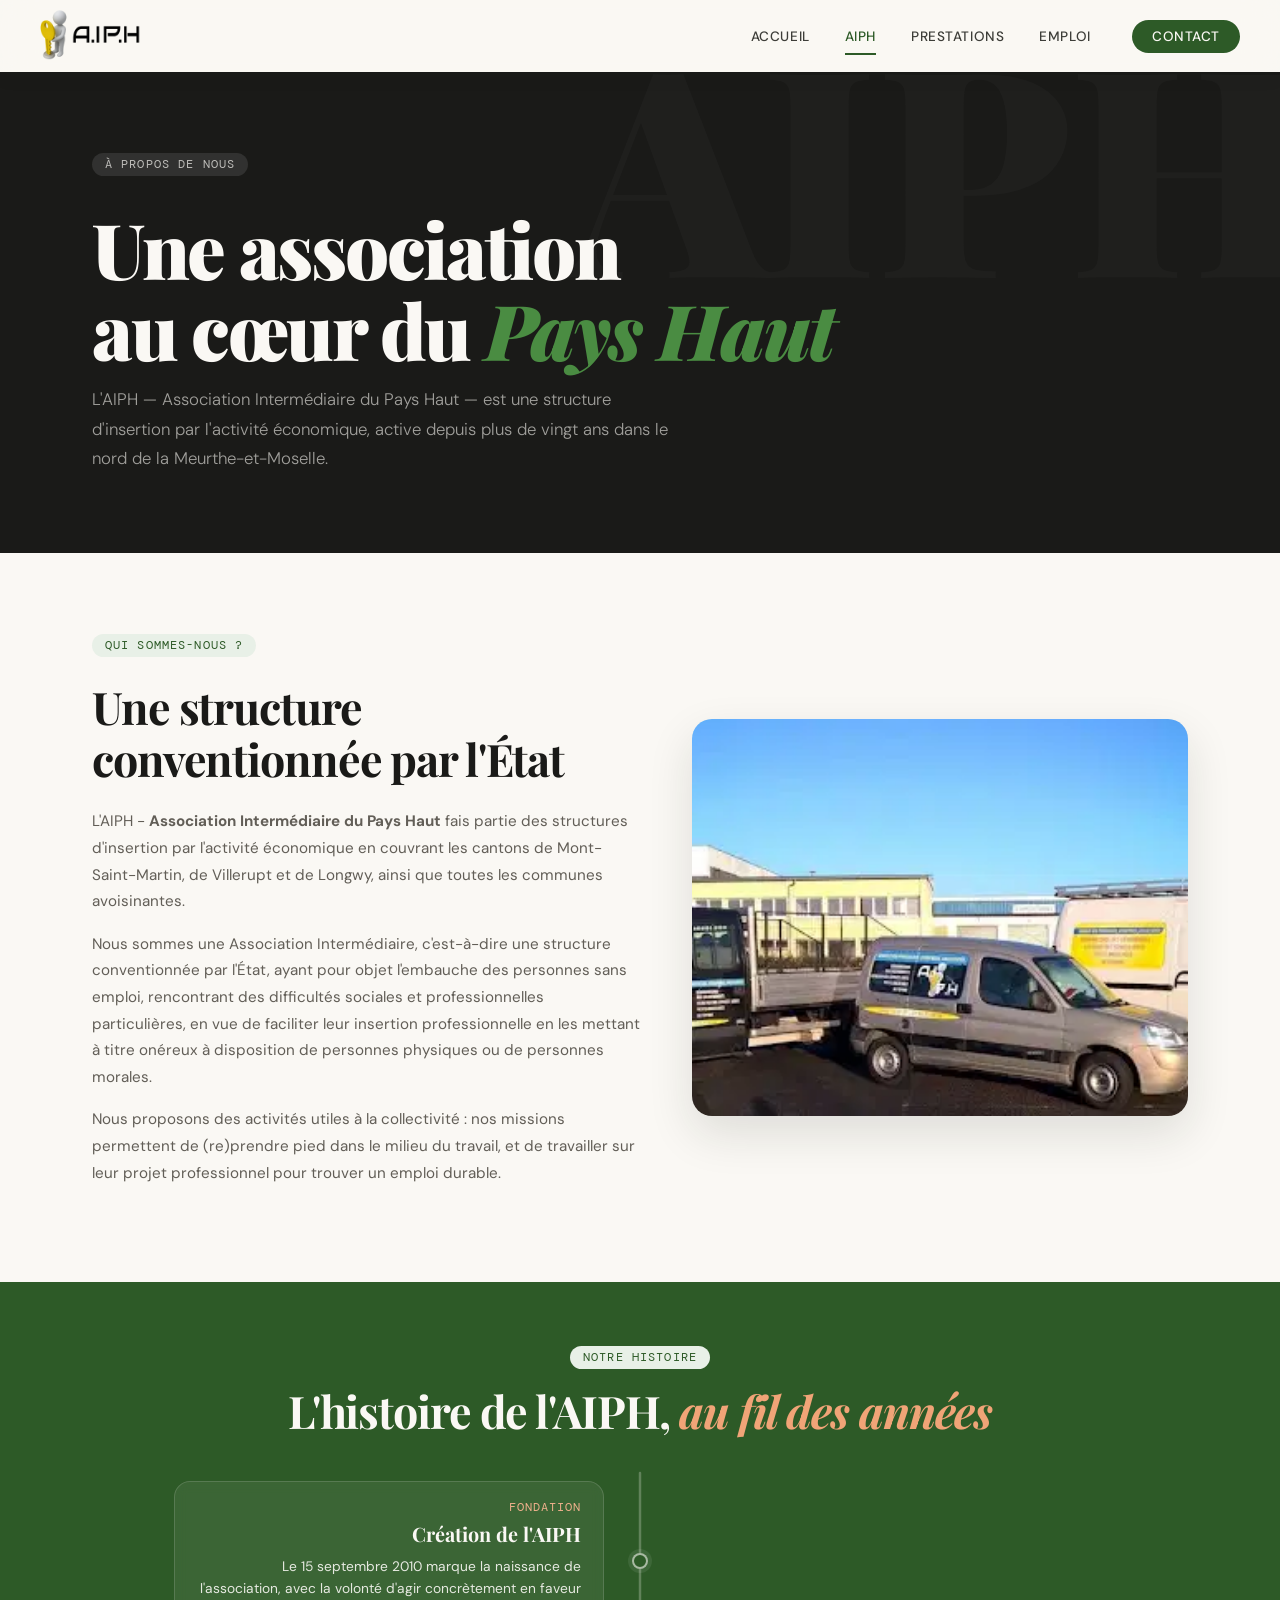
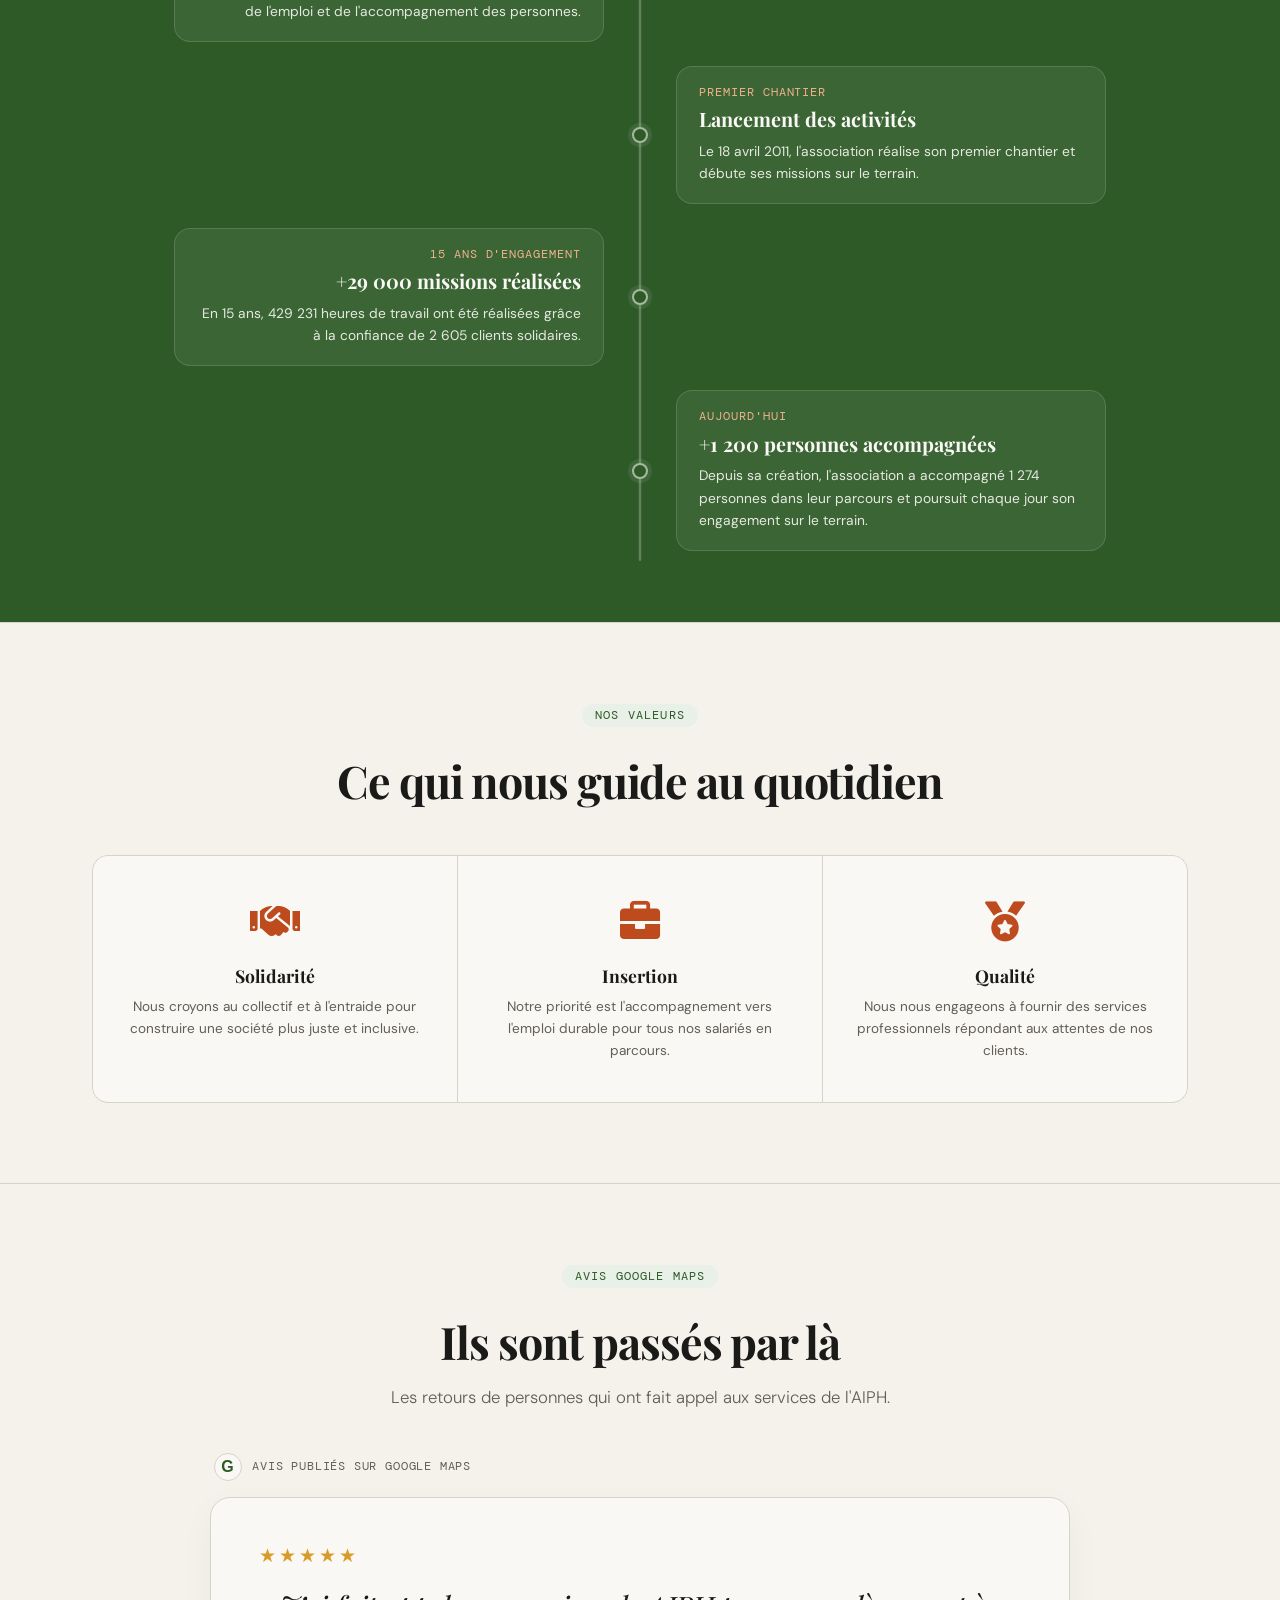
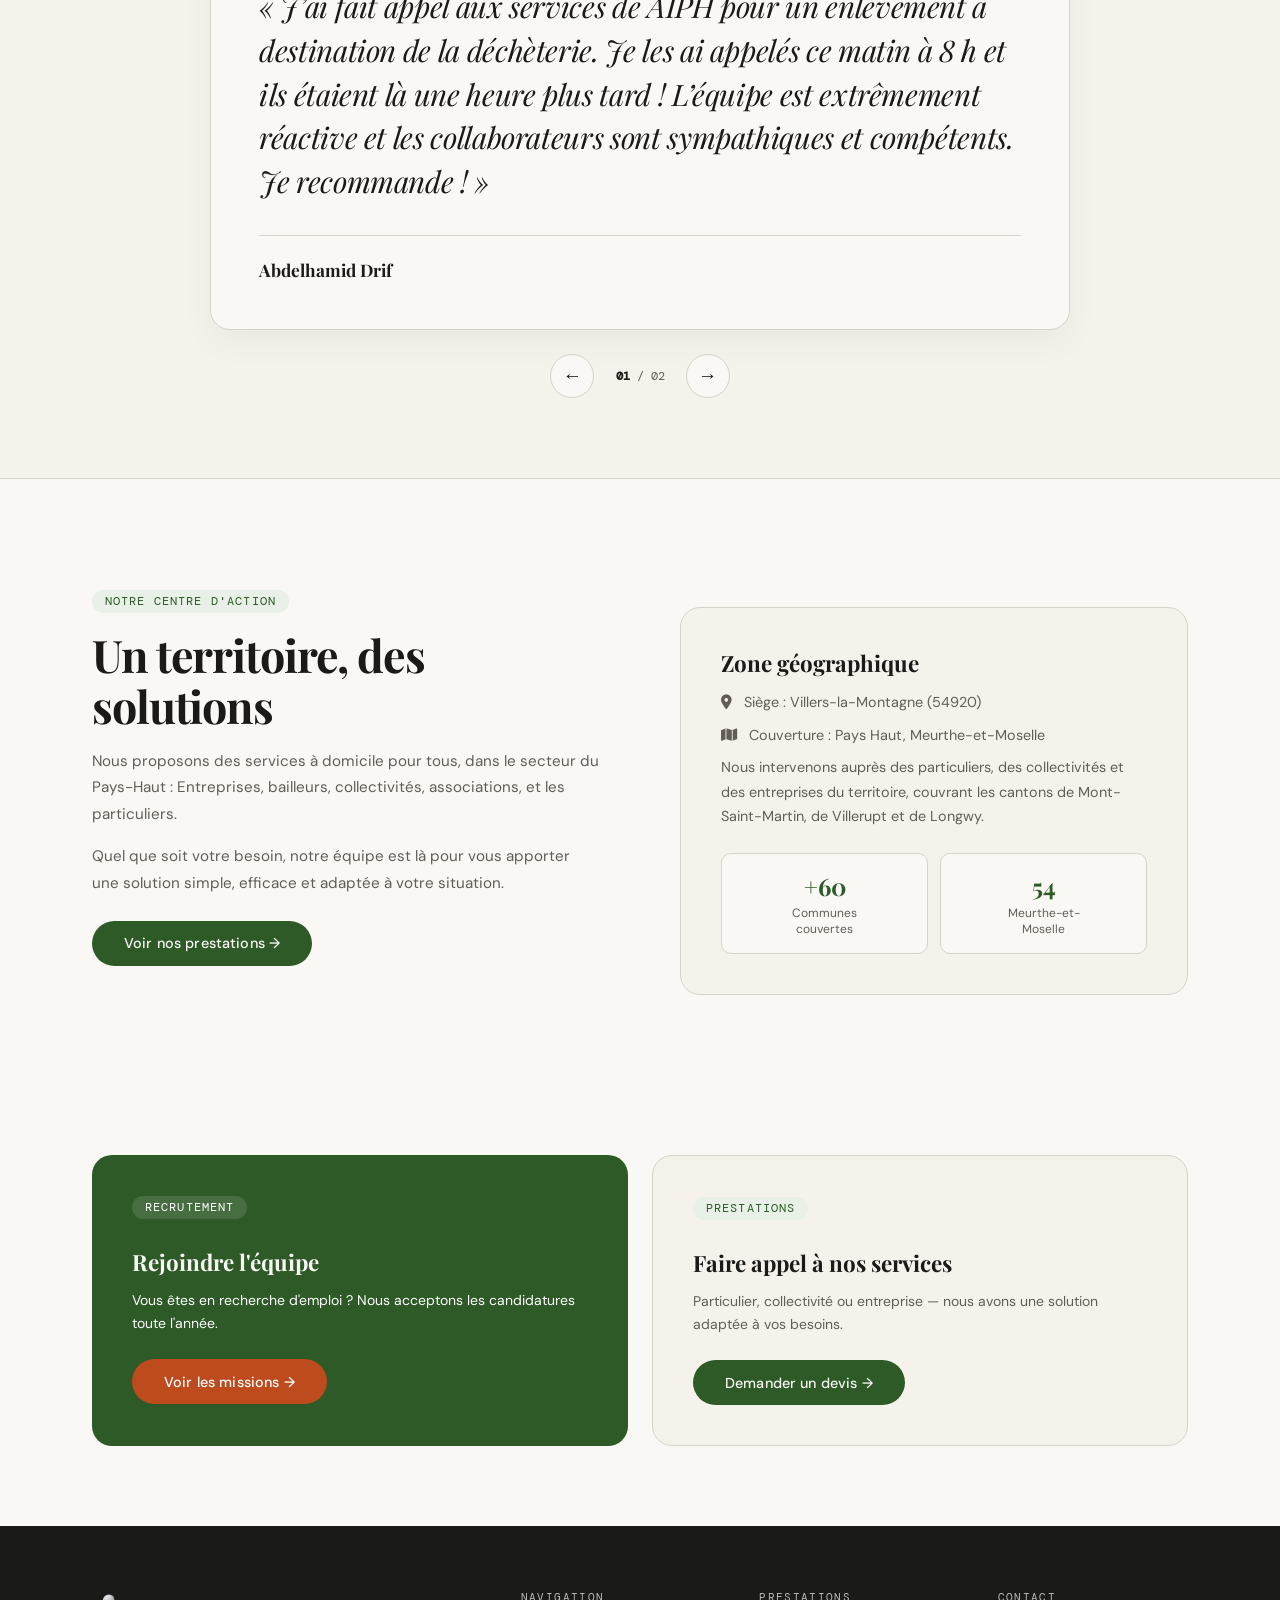
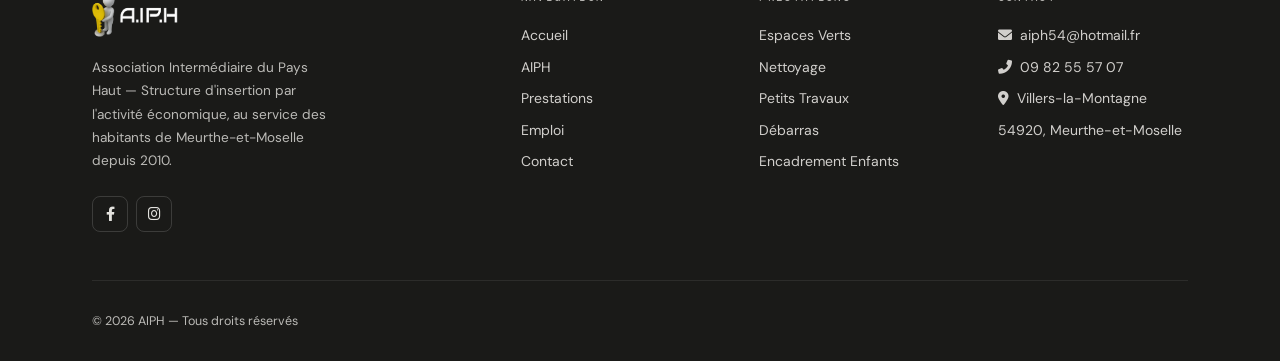
==== commit 5ebc7206: "Update values section styling Removed bottom border from values section." ====
--- a/aiph.html
+++ b/aiph.html
@@ -137,7 +137,7 @@
   </section>
 
   <!-- Values -->
-  <section class="section" style="background:var(--stone);border-top:1px solid var(--border);border-bottom:1px solid var(--border)">
+  <section class="section" style="background:var(--stone);border-top:1px solid var(--border)">
     <div class="container">
       <div class="text-center">
         <div class="tag">Nos valeurs</div>
--- a/style.css
+++ b/style.css
@@ -46,11 +46,11 @@
 nav {
   position: fixed; top: 0; left: 0; right: 0; z-index: 100;
   height: var(--nav-h);
-  background: rgba(250,248,244,0.70);
-  -webkit-backdrop-filter: blur(22px) saturate(180%);
-  backdrop-filter: blur(22px) saturate(180%);
-  border-bottom: 1px solid rgba(216,211,200,0.58);
-  box-shadow: 0 8px 28px rgba(26,26,24,0.07);
+  background: rgba(250,248,244,0.84);
+  -webkit-backdrop-filter: blur(14px) saturate(150%);
+  backdrop-filter: blur(14px) saturate(150%);
+  border-bottom: 0;
+  box-shadow: 0 4px 16px rgba(26,36,28,0.05);
   display: flex; align-items: center;
   padding: 0 2.5rem;
   transition: background 0.35s ease, border-color 0.35s ease, box-shadow 0.35s ease;
@@ -143,7 +143,9 @@
 .progress-bar {
   position: fixed; top: var(--nav-h); left: 0; height: 2px;
   background: var(--forest);
-  z-index: 101;
+  border: 0;
+  box-shadow: none;
+  z-index: 98;
   transition: width 0.1s linear;
   width: 0;
 }
@@ -706,7 +708,7 @@
 
 /* ── CONTACT PAGE ── */
 .contact-hero { padding: 4rem 0 3rem; }
-.contact-layout { display: grid; grid-template-columns: 1fr 1.4fr; gap: 4rem; margin-top: 3rem; }
+.contact-layout { display: grid; grid-template-columns: minmax(0, 1fr) minmax(0, 1fr); gap: 2rem; margin-top: 3rem; align-items: stretch; }
 .contact-info h3, .contact-info-title { font-family: 'Playfair Display', serif; font-size: 1.2rem; margin-bottom: 1.5rem; }
 .contact-items { display: flex; flex-direction: column; gap: 1.25rem; }
 .contact-item { display: flex; align-items: flex-start; gap: 1rem; color: var(--accent); }
@@ -715,9 +717,27 @@
 .contact-item-val { font-size: 0.95rem; font-weight: 500; color: var(--ink); }
 .contact-item-sub { font-size: 0.8rem; color: var(--warm-gray); margin-top: 0.15rem; }
 .contact-map-placeholder {
-  background: var(--stone); border: 1px solid var(--border); border-radius: 16px;
-  margin-top: 2rem; padding: 1.5rem; aspect-ratio: 4/3;
-  display: flex; flex-direction: column; align-items: center; justify-content: center; gap: 0.75rem;
+  box-sizing: border-box;
+  width: 100%;
+  min-width: 0;
+  background: var(--stone);
+  border: 1px solid var(--border);
+  border-radius: 16px;
+  margin-top: 2rem;
+  padding: 1rem;
+  aspect-ratio: 4/3;
+  display: flex;
+  align-items: stretch;
+  justify-content: stretch;
+}
+.contact-map-placeholder iframe {
+  display: block;
+  width: 100%;
+  height: 100%;
+  min-width: 0;
+  min-height: 240px;
+  border: 0;
+  border-radius: 10px;
 }
 .contact-form { background: var(--cream); border: 1px solid var(--border); border-radius: 20px; padding: 2.5rem; }
 .contact-form h3 { font-family: 'Playfair Display', serif; font-size: 1.3rem; margin-bottom: 0.5rem; }
@@ -996,17 +1016,17 @@
 
 /* ── AIPH : navigation effet verre dépoli (liquid glass) ── */
 .aiph-page nav {
-  background: rgba(250,248,244,0.56);
-  -webkit-backdrop-filter: blur(30px) saturate(200%);
-  backdrop-filter: blur(30px) saturate(200%);
-  border-bottom: 1px solid rgba(255,255,255,0.48);
-  box-shadow: 0 10px 34px rgba(20,35,24,0.12), inset 0 1px 0 rgba(255,255,255,0.55);
-  transition: background 0.4s ease, border-color 0.4s ease, box-shadow 0.4s ease;
+  background: rgba(250,248,244,0.84);
+  -webkit-backdrop-filter: blur(16px) saturate(155%);
+  backdrop-filter: blur(16px) saturate(155%);
+  border-bottom: 0;
+  box-shadow: 0 5px 18px rgba(20,35,24,0.06);
+  transition: background 0.35s ease, box-shadow 0.35s ease;
 }
 .aiph-page nav.is-scrolled {
-  background: rgba(250,248,244,0.72);
-  border-bottom-color: rgba(255,255,255,0.62);
-  box-shadow: 0 12px 38px rgba(20,35,24,0.16), inset 0 1px 0 rgba(255,255,255,0.68);
+  background: rgba(250,248,244,0.90);
+  border-bottom: 0;
+  box-shadow: 0 7px 22px rgba(20,35,24,0.085);
 }
 
 /* ── Histoire de l'AIPH : rail animé au défilement ── */
@@ -1330,12 +1350,12 @@
     height: 46px;
     margin-left: auto;
     padding: 0;
-    border: 1px solid rgba(255,255,255,0.72);
+    border: 1px solid rgba(44,62,48,0.12);
     border-radius: 15px;
-    background: rgba(255,255,255,0.42);
-    -webkit-backdrop-filter: blur(18px) saturate(180%);
-    backdrop-filter: blur(18px) saturate(180%);
-    box-shadow: 0 6px 18px rgba(26,36,28,0.09), inset 0 1px 0 rgba(255,255,255,0.78);
+    background: rgba(250,248,244,0.72);
+    -webkit-backdrop-filter: blur(12px) saturate(145%);
+    backdrop-filter: blur(12px) saturate(145%);
+    box-shadow: 0 4px 14px rgba(26,36,28,0.07);
     transition: background 0.25s ease, box-shadow 0.25s ease, transform 0.25s ease;
     z-index: 102;
   }
@@ -1370,12 +1390,13 @@
     padding: 0.85rem;
     flex-direction: column;
     gap: 0.28rem;
-    border: 1px solid rgba(255,255,255,0.68);
-    border-radius: 0 0 20px 20px;
-    background: rgba(250,248,244,0.78);
-    -webkit-backdrop-filter: blur(28px) saturate(190%);
-    backdrop-filter: blur(28px) saturate(190%);
-    box-shadow: 0 18px 46px rgba(22,32,24,0.16), inset 0 1px 0 rgba(255,255,255,0.72);
+    border: 1px solid rgba(44,62,48,0.10);
+    border-top: 0;
+    border-radius: 0 0 18px 18px;
+    background: rgba(250,248,244,0.89);
+    -webkit-backdrop-filter: blur(18px) saturate(155%);
+    backdrop-filter: blur(18px) saturate(155%);
+    box-shadow: 0 12px 32px rgba(22,32,24,0.11);
     z-index: 101;
     visibility: hidden;
     opacity: 0;
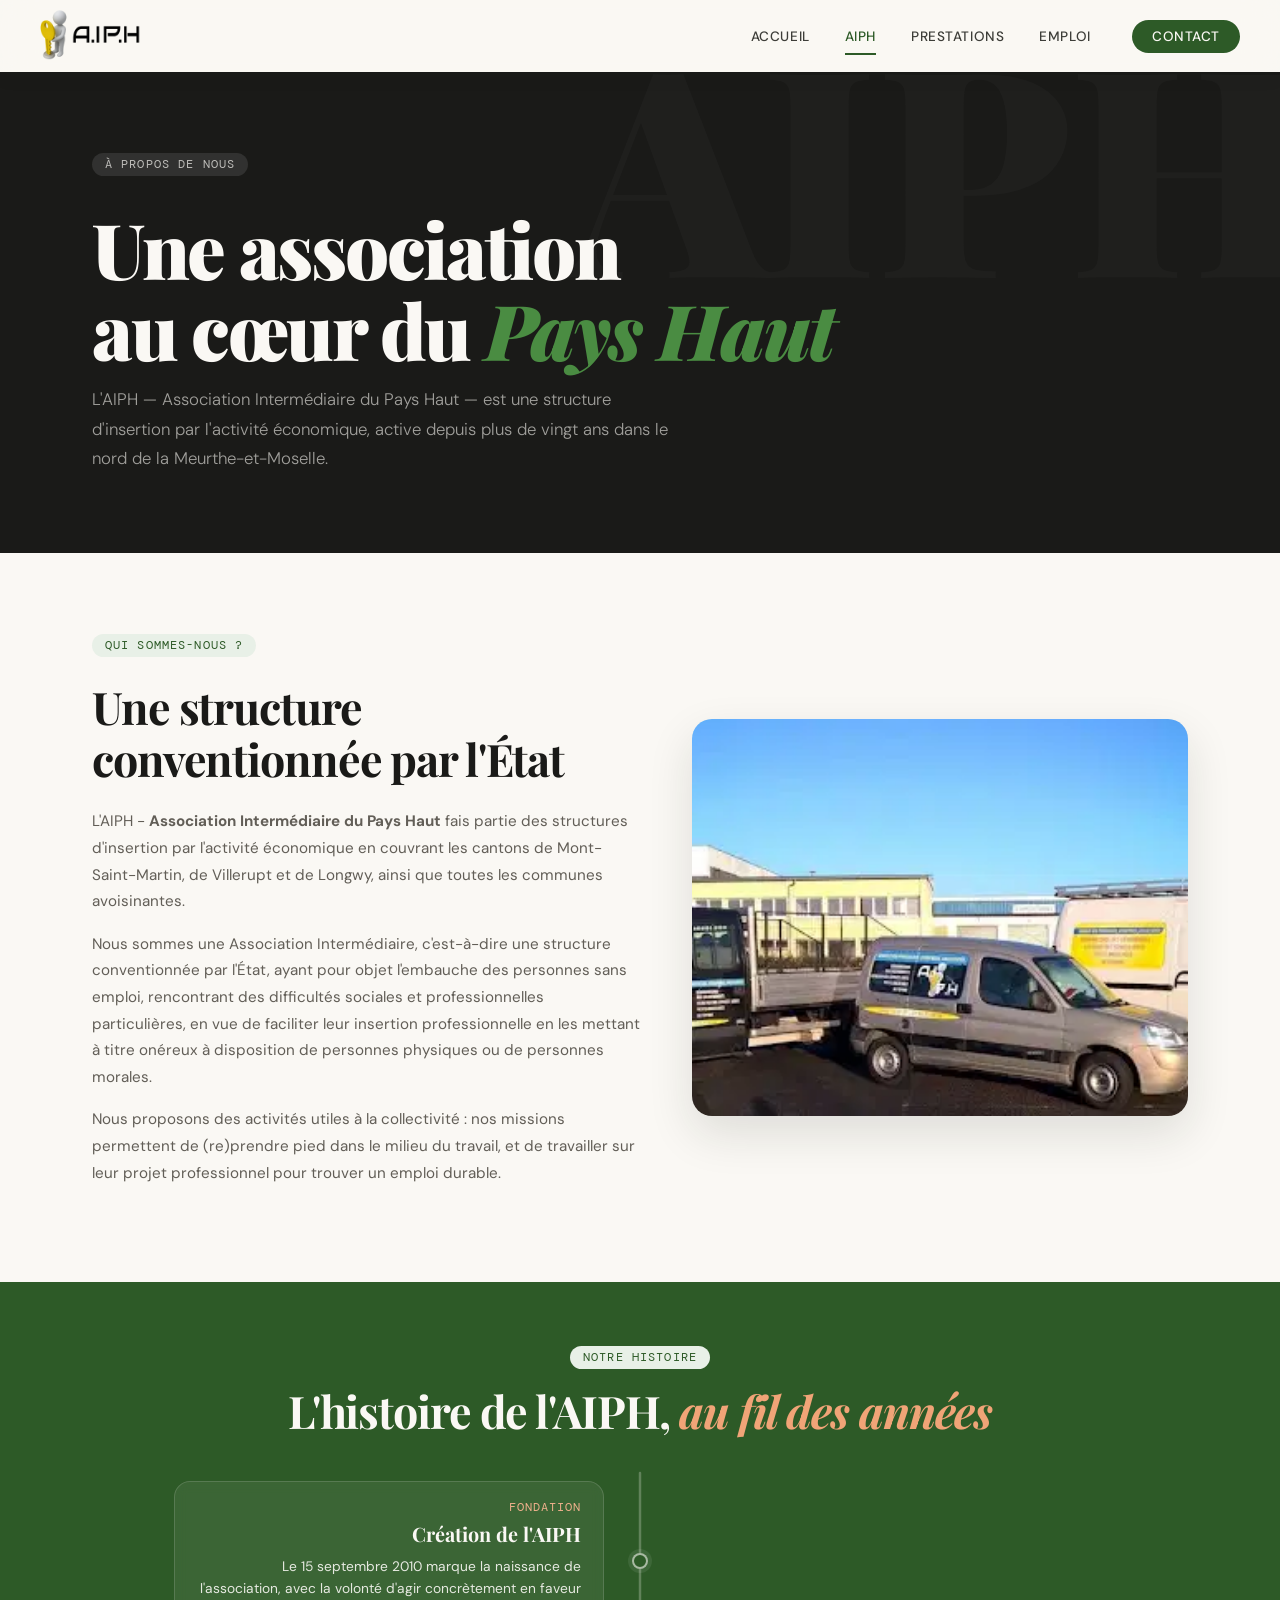
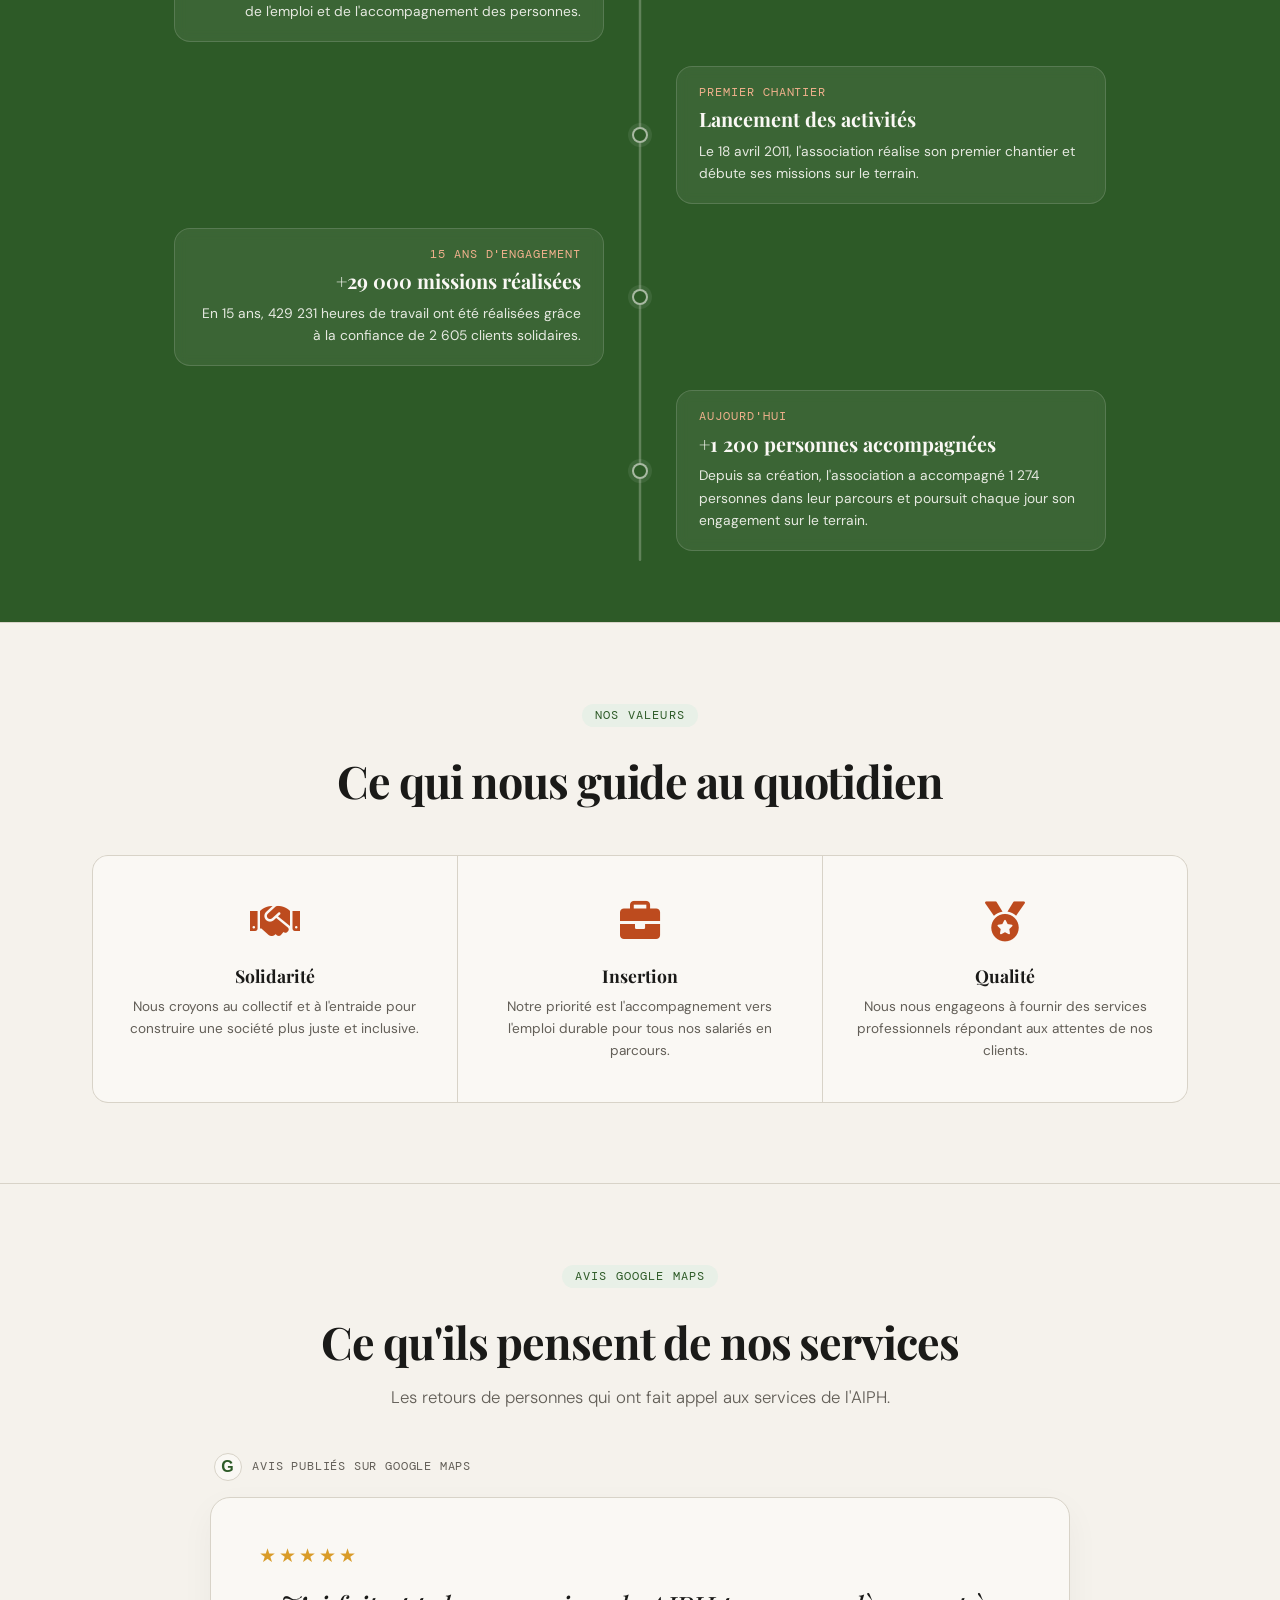
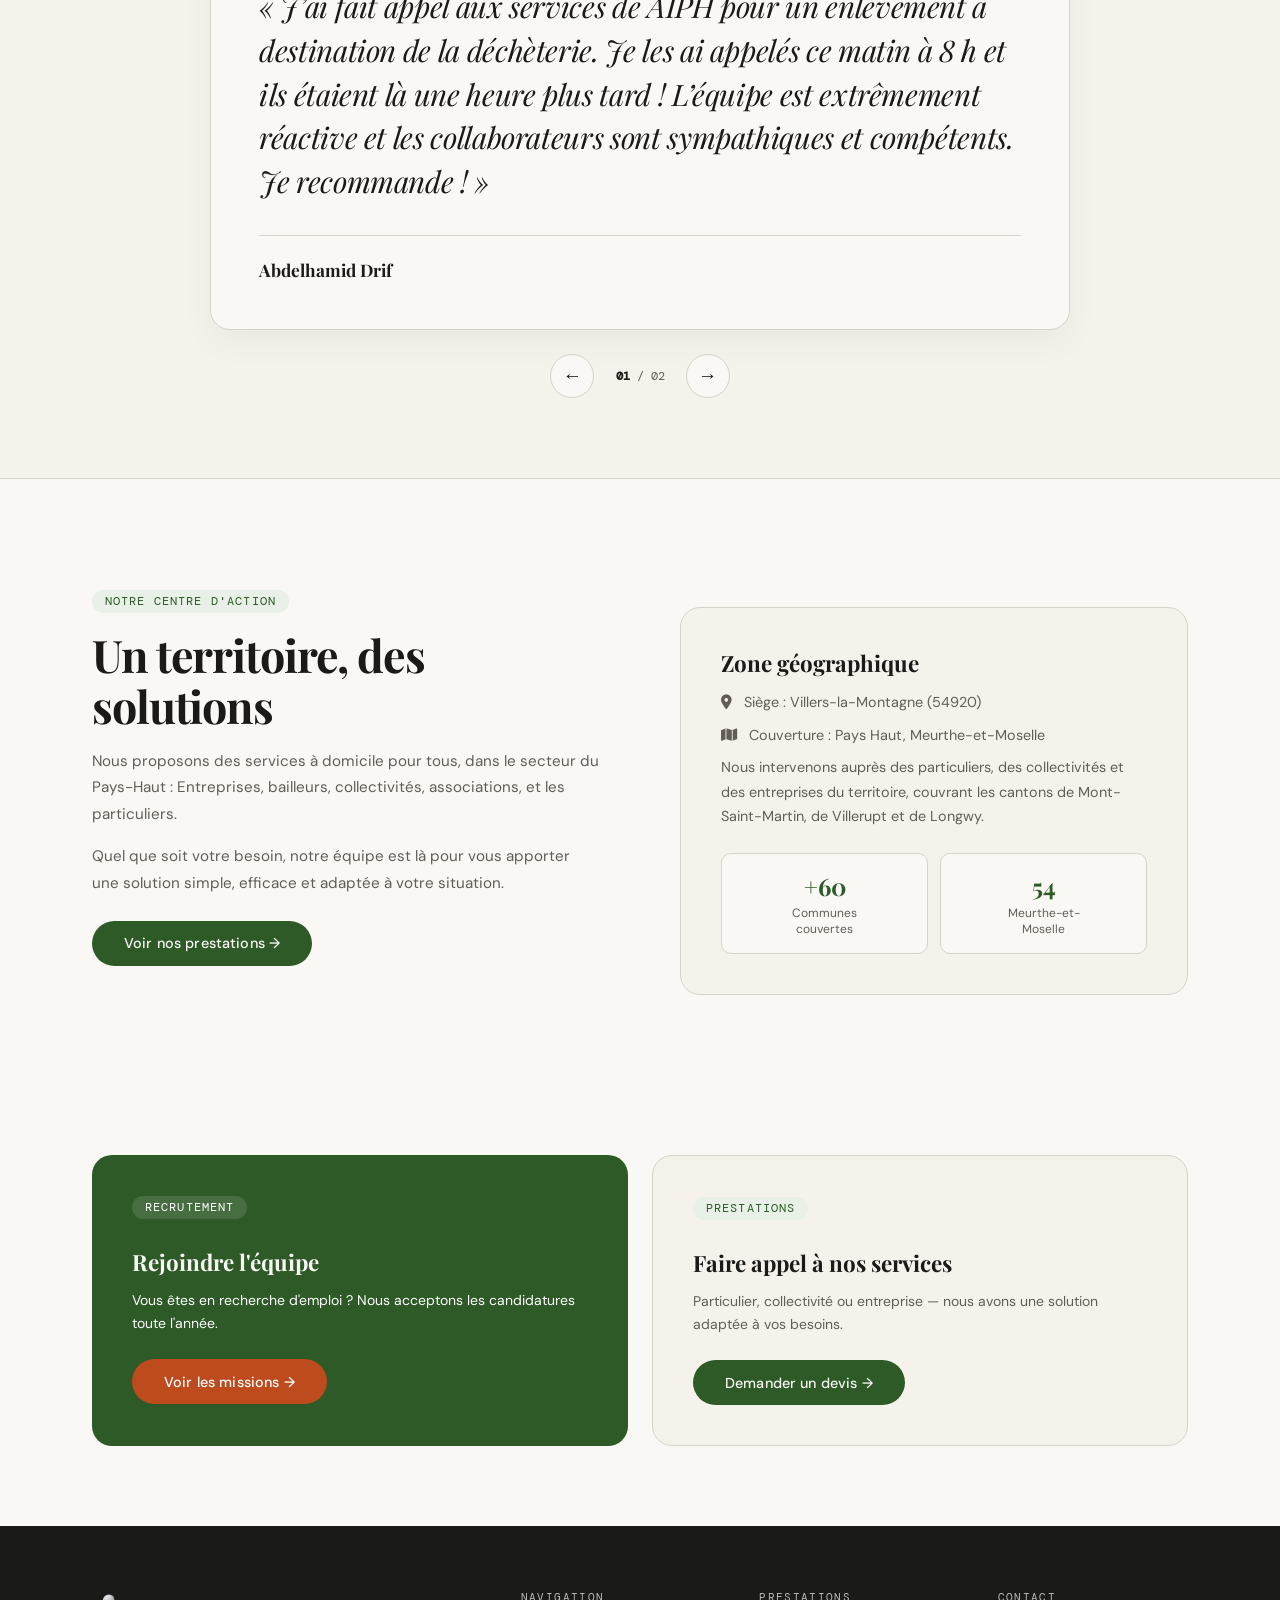
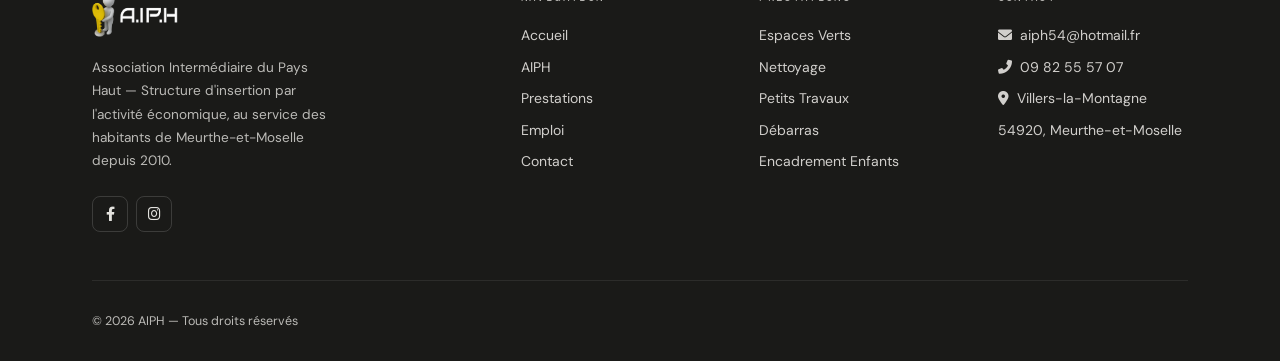
==== commit 2db2f867: "Update section title in Google reviews section" ====
--- a/aiph.html
+++ b/aiph.html
@@ -168,7 +168,7 @@
     <div class="container">
       <div class="text-center">
         <div class="tag">Avis Google Maps</div>
-        <h2 class="section-title" style="margin-top:0.75rem">Ils sont passés par là</h2>
+        <h2 class="section-title" style="margin-top:0.75rem">Ce qu'ils pensent de nos services</h2>
         <p class="lead google-reviews-intro">Les retours de personnes qui ont fait appel aux services de l'AIPH.</p>
       </div>
       <div class="google-review-stage fade-up">
